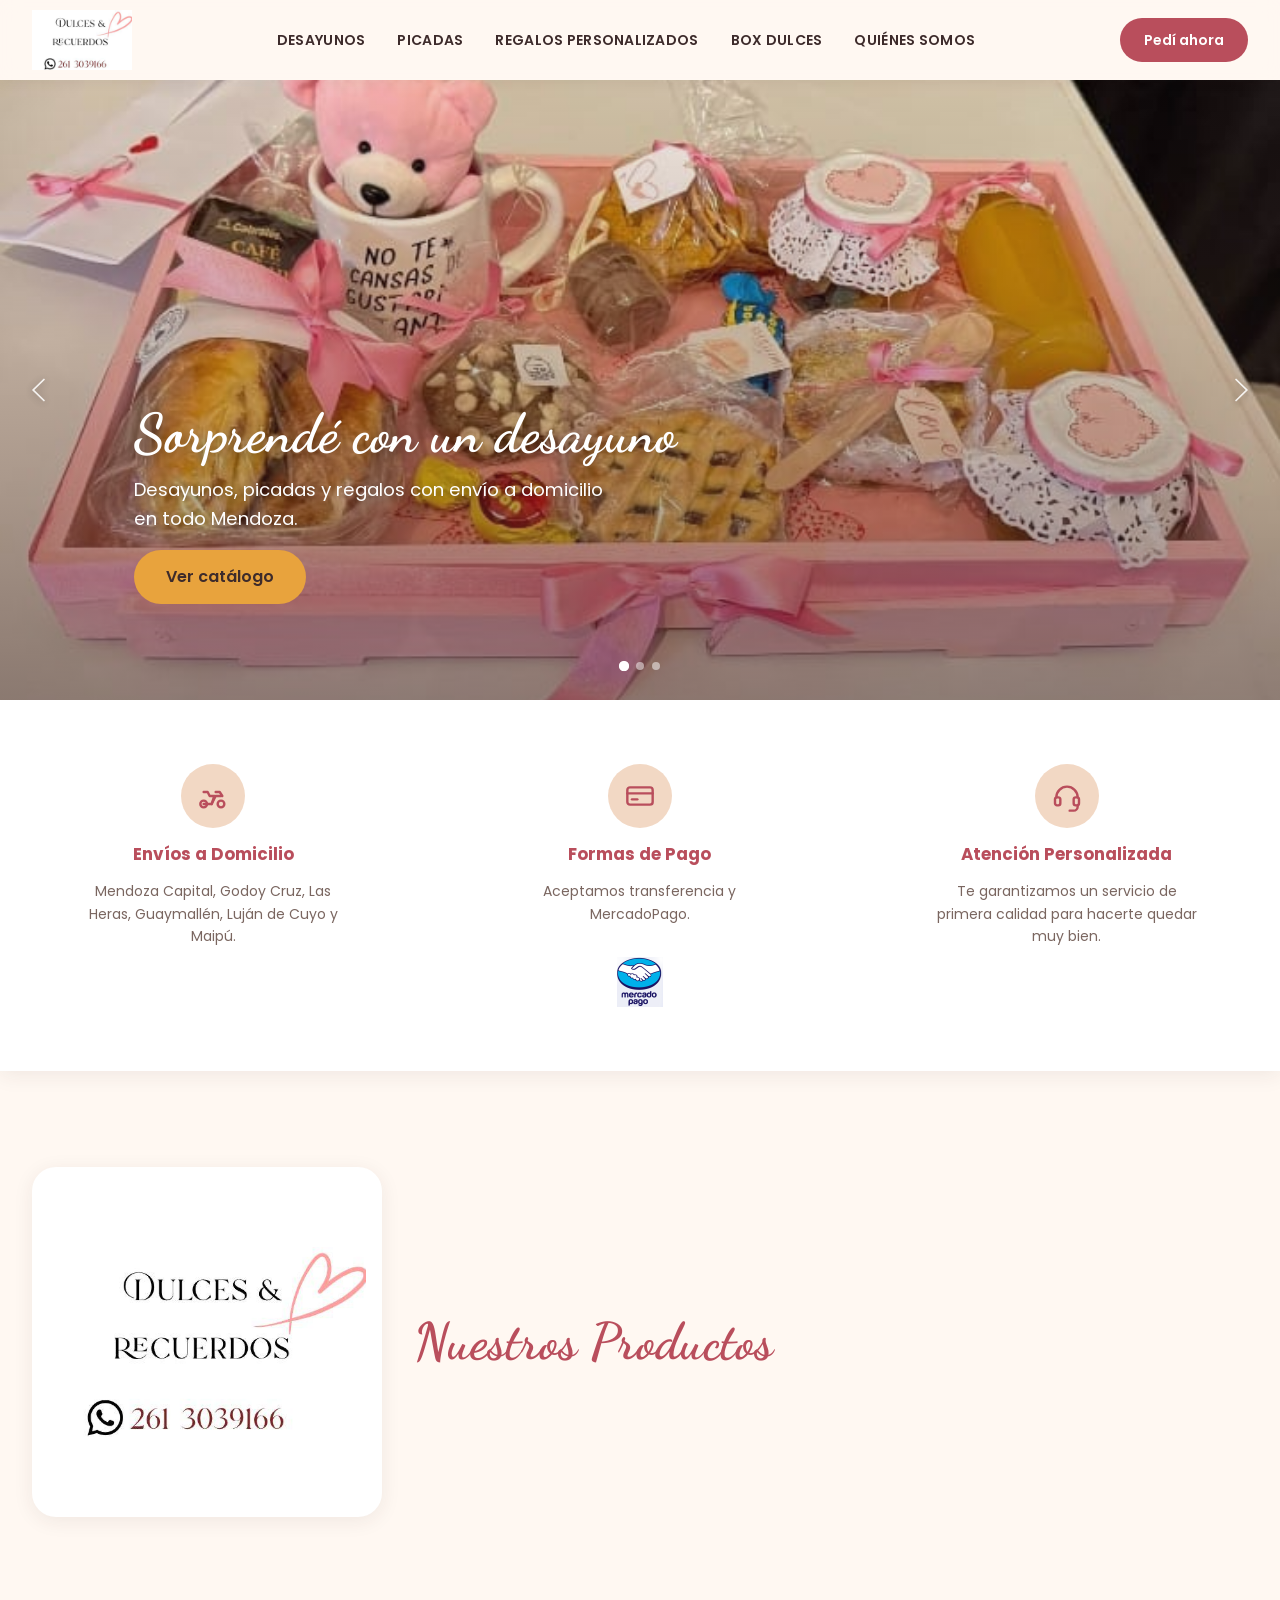
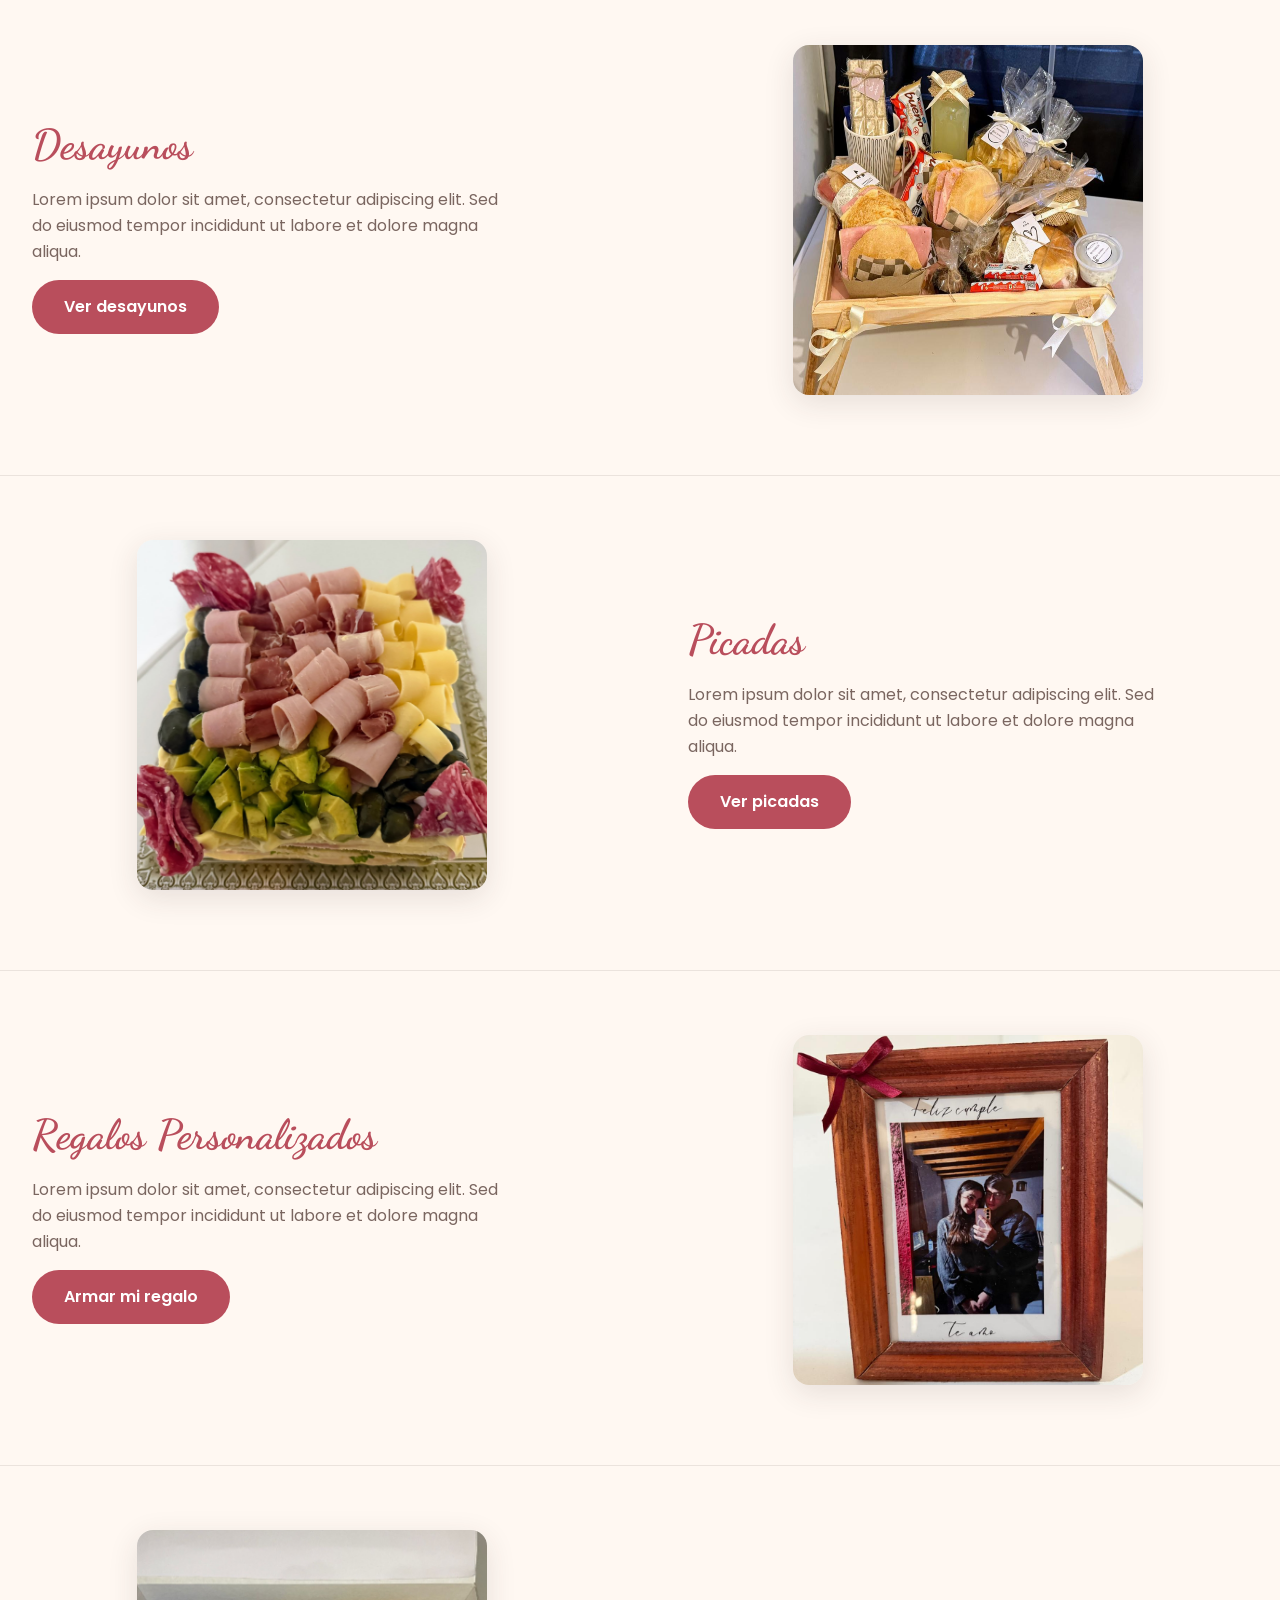
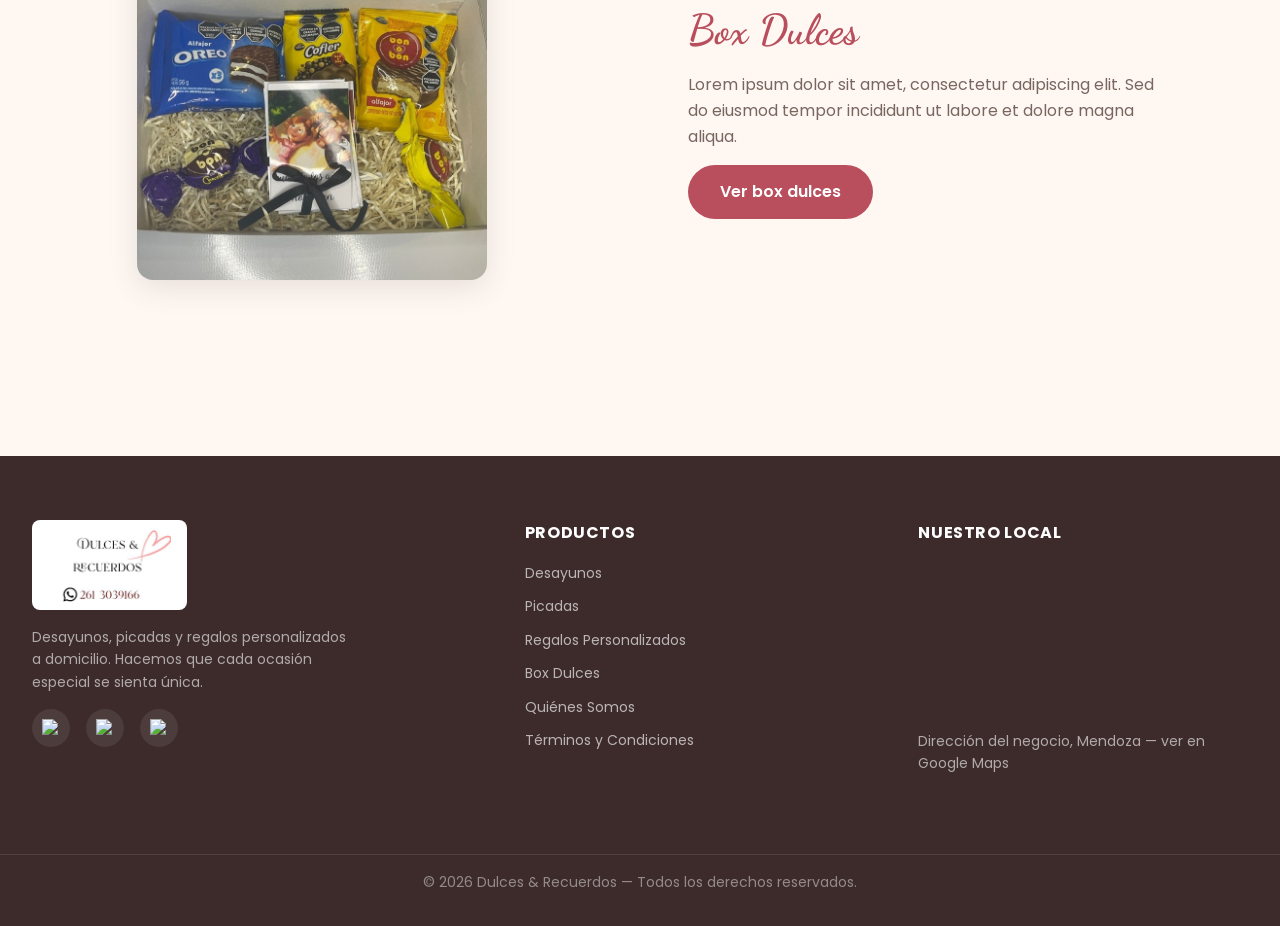
==== index.html @ 98926a02 "actualizado desayunos e index" ====
<!DOCTYPE html>
<html lang="es">
<head>
  <meta charset="UTF-8">
  <meta name="viewport" content="width=device-width, initial-scale=1.0">
  <title>Inicio | Dulces &amp; Recuerdos</title>
  <meta name="description" content="Desayunos, picadas y regalos personalizados a domicilio en Mendoza.">
  <link rel="preconnect" href="https://fonts.googleapis.com">
  <link rel="preconnect" href="https://fonts.gstatic.com" crossorigin>
  <link href="https://fonts.googleapis.com/css2?family=Dancing+Script:wght@600;700&family=Poppins:ital,wght@0,400;0,500;0,600;0,700;1,400&display=swap" rel="stylesheet">
  <link href="https://cdn.jsdelivr.net/npm/bootstrap@5.3.3/dist/css/bootstrap.min.css" rel="stylesheet">
  <link rel="stylesheet" href="css/estilo.css">
  <link rel="icon" href="img/logo2.png" type="image/png">
</head>
<body>

  <!-- ══ NAVBAR ══ -->
  <header class="navbar">
    <div class="navbar__inner">
      <a href="index.html" class="navbar__logo">
        <img src="img/logo-dulces-recuerdos.png" alt="Dulces &amp; Recuerdos" class="navbar__logo-img">
      </a>
      <nav class="navbar__links">
        <a href="pages/desayunos.html"  class="navbar__link">Desayunos</a>
        <a href="pages/picadas.html"    class="navbar__link">Picadas</a>
        <a href="pages/regalos.html"    class="navbar__link">Regalos Personalizados</a>
        <a href="pages/box-dulces.html" class="navbar__link">Box Dulces</a>
        <a href="index.html#quienes-somos" class="navbar__link">Quiénes Somos</a>
      </nav>
      <a href="pages/pedidos.html" class="navbar__cta">Pedí ahora</a>
      <button class="navbar__toggle" aria-label="Abrir menú"><span></span><span></span><span></span></button>
    </div>
    <nav class="navbar__mobile-menu">
      <a href="pages/desayunos.html"  class="navbar__mobile-link">Desayunos</a>
      <a href="pages/picadas.html"    class="navbar__mobile-link">Picadas</a>
      <a href="pages/regalos.html"    class="navbar__mobile-link">Regalos Personalizados</a>
      <a href="pages/box-dulces.html" class="navbar__mobile-link">Box Dulces</a>
      <a href="index.html#quienes-somos" class="navbar__mobile-link">Quiénes Somos</a>
      <a href="pages/pedidos.html" class="navbar__mobile-cta">Pedí ahora</a>
    </nav>
    <div class="navbar__overlay"></div>
  </header>

<main>

  <!-- ══ CARRUSEL HERO ══ -->
  <section class="hero-carousel">
    <div id="carruselPrincipal" class="carousel slide h-100" data-bs-ride="carousel" data-bs-interval="3500">
      <div class="carousel-indicators">
        <button type="button" data-bs-target="#carruselPrincipal" data-bs-slide-to="0" class="active"></button>
        <button type="button" data-bs-target="#carruselPrincipal" data-bs-slide-to="1"></button>
        <button type="button" data-bs-target="#carruselPrincipal" data-bs-slide-to="2"></button>
      </div>
      <div class="carousel-inner">
        <div class="carousel-item active h-100">
          <div class="hero-carousel__slide">
            <img src="./img/box carrusel.png" alt="Desayuno sorpresa a domicilio">
            <div class="hero-carousel__caption">
              <h1 class="hero-carousel__caption-title">Sorprendé con un desayuno</h1>
              <p class="hero-carousel__caption-text">Desayunos, picadas y regalos con envío a domicilio en todo Mendoza.</p>
              <a href="./pages/desayunos.html" class="btn-hero">Ver catálogo</a>
            </div>
          </div>
        </div>
        <div class="carousel-item h-100">
          <div class="hero-carousel__slide">
            <img src="img/picada carrusel.png" alt="Picada gourmet a domicilio">
            <div class="hero-carousel__caption">
              <h1 class="hero-carousel__caption-title">Picadas para compartir</h1>
              <p class="hero-carousel__caption-text">La excusa perfecta para juntarse. Armamos tu picada a medida.</p>
              <a href="#picadas" class="btn-hero">Descubrir picadas</a>
            </div>
          </div>
        </div>
        <div class="carousel-item h-100">
          <div class="hero-carousel__slide">
            <img src="img/Box dulce carrusel.png" alt="Regalo personalizado a domicilio">
            <div class="hero-carousel__caption">
              <h1 class="hero-carousel__caption-title">Box Dulce</h1>
              <p class="hero-carousel__caption-text">Cada detalle pensado para que esa persona se sienta especial.</p>
              <a href="#regalos" class="btn-hero">Armar mi regalo</a>
            </div>
          </div>
        </div>
      </div>
      <button class="carousel-control-prev" type="button" data-bs-target="#carruselPrincipal" data-bs-slide="prev">
        <span class="carousel-control-prev-icon" aria-hidden="true"></span>
        <span class="visually-hidden">Anterior</span>
      </button>
      <button class="carousel-control-next" type="button" data-bs-target="#carruselPrincipal" data-bs-slide="next">
        <span class="carousel-control-next-icon" aria-hidden="true"></span>
        <span class="visually-hidden">Siguiente</span>
      </button>
    </div>
  </section>

  <!-- ══ 3 ÍCONOS ══ -->
  <section class="hero-features">
    <div class="hero-features__grid">

      <div class="hero-features__item reveal">
        <div class="hero-features__icon">
          <svg viewBox="0 0 24 24" fill="none" stroke="#B94E5C" stroke-width="1.8" stroke-linecap="round" stroke-linejoin="round">
            <circle cx="5" cy="18" r="2.5"/><circle cx="18" cy="18" r="2.5"/>
            <path d="M5 18h6l3-6h4"/><path d="M11 18l2-6h-3.5L8 9H5"/><path d="M14 9h3l2 3"/>
          </svg>
        </div>
        <h3 class="hero-features__title">Envíos a Domicilio</h3>
        <p class="hero-features__text">Mendoza Capital, Godoy Cruz, Las Heras, Guaymallén, Luján de Cuyo y Maipú.</p>
      </div>

      <div class="hero-features__item reveal">
        <div class="hero-features__icon">
          <svg viewBox="0 0 24 24" fill="none" stroke="#B94E5C" stroke-width="1.8" stroke-linecap="round" stroke-linejoin="round">
            <rect x="2.5" y="5.5" width="19" height="13" rx="2"/>
            <line x1="2.5" y1="10" x2="21.5" y2="10"/><line x1="6" y1="14.5" x2="10" y2="14.5"/>
          </svg>
        </div>
        <h3 class="hero-features__title">Formas de Pago</h3>
        <p class="hero-features__text">Aceptamos transferencia y MercadoPago.</p>
        <img src="./img/merc pago blanco.png" alt="MercadoPago" class="hero-features__mercadopago">
      </div>

      <div class="hero-features__item reveal">
        <div class="hero-features__icon">
          <svg viewBox="0 0 24 24" fill="none" stroke="#B94E5C" stroke-width="1.8" stroke-linecap="round" stroke-linejoin="round">
            <path d="M4 13a8 8 0 0 1 16 0"/>
            <rect x="3" y="13" width="4" height="6" rx="1.5"/>
            <rect x="17" y="13" width="4" height="6" rx="1.5"/>
            <path d="M20 19v1a3 3 0 0 1-3 3h-3"/>
          </svg>
        </div>
        <h3 class="hero-features__title">Atención Personalizada</h3>
        <p class="hero-features__text">Te garantizamos un servicio de primera calidad para hacerte quedar muy bien.</p>
      </div>

    </div>
  </section>

  <!-- ══ NUESTROS PRODUCTOS ══ -->
  <section class="productos" id="productos">
    <div class="productos__header">
      <div class="productos__logo">
        <img src="img/logo-dulces-recuerdos.png" alt="Dulces &amp; Recuerdos">
      </div>
      <h2 class="productos__titulo">Nuestros Productos</h2>
    </div>

    <article class="producto-seccion reveal" id="desayunos">
      <div class="producto-seccion__contenido">
        <h3 class="producto-seccion__titulo">Desayunos</h3>
        <p class="producto-seccion__texto">Lorem ipsum dolor sit amet, consectetur adipiscing elit. Sed do eiusmod tempor incididunt ut labore et dolore magna aliqua.</p>
        <a href="pages/desayunos.html" class="producto-seccion__btn">Ver desayunos</a>
      </div>
      <div class="producto-seccion__imagen">
        <figure><img src="./img/desayuno index.png" alt="Desayuno sorpresa"></figure>
      </div>
    </article>

    <article class="producto-seccion producto-seccion--reverse reveal" id="picadas">
      <div class="producto-seccion__contenido">
        <h3 class="producto-seccion__titulo">Picadas</h3>
        <p class="producto-seccion__texto">Lorem ipsum dolor sit amet, consectetur adipiscing elit. Sed do eiusmod tempor incididunt ut labore et dolore magna aliqua.</p>
        <a href="pages/picadas.html" class="producto-seccion__btn">Ver picadas</a>
      </div>
      <div class="producto-seccion__imagen">
        <figure><img src="./img/picada index.png" alt="Picada gourmet"></figure>
      </div>
    </article>

    <article class="producto-seccion reveal" id="regalos">
      <div class="producto-seccion__contenido">
        <h3 class="producto-seccion__titulo">Regalos Personalizados</h3>
        <p class="producto-seccion__texto">Lorem ipsum dolor sit amet, consectetur adipiscing elit. Sed do eiusmod tempor incididunt ut labore et dolore magna aliqua.</p>
        <a href="pages/regalos.html" class="producto-seccion__btn">Armar mi regalo</a>
      </div>
      <div class="producto-seccion__imagen">
        <figure><img src="./img/regalos index.png" alt="Regalo personalizado"></figure>
      </div>
    </article>

    <article class="producto-seccion producto-seccion--reverse reveal" id="box-dulces">
      <div class="producto-seccion__contenido">
        <h3 class="producto-seccion__titulo">Box Dulces</h3>
        <p class="producto-seccion__texto">Lorem ipsum dolor sit amet, consectetur adipiscing elit. Sed do eiusmod tempor incididunt ut labore et dolore magna aliqua.</p>
        <a href="pages/box-dulces.html" class="producto-seccion__btn">Ver box dulces</a>
      </div>
      <div class="producto-seccion__imagen">
        <figure><img src="./img/box dulce index.png" alt="Box dulces"></figure>
      </div>
    </article>

  </section>

</main>

  <!-- ══ FOOTER ══ -->
  <footer class="footer" id="quienes-somos">
    <div class="footer__grid">
      <div>
        <img src="img/logo-dulces-recuerdos.png" alt="Dulces &amp; Recuerdos" class="footer__logo-img">
        <p class="footer__desc">Desayunos, picadas y regalos personalizados a domicilio. Hacemos que cada ocasión especial se sienta única.</p>
        <div class="footer__redes">
          <a href="https://instagram.com/dulcesmasrecuerdos" target="_blank" rel="noopener" class="footer__red-link" aria-label="Instagram">
            <img src="https://www.google.com/s2/favicons?domain=instagram.com&sz=64" alt="Instagram"></a>
          <a href="#" class="footer__red-link" aria-label="Facebook">
            <img src="https://www.google.com/s2/favicons?domain=facebook.com&sz=64" alt="Facebook"></a>
          <a href="https://wa.me/5492613039166" target="_blank" rel="noopener" class="footer__red-link" aria-label="WhatsApp">
            <img src="https://www.google.com/s2/favicons?domain=whatsapp.com&sz=64" alt="WhatsApp"></a>
        </div>
      </div>
      <div>
        <p class="footer__titulo">Productos</p>
        <nav class="footer__links">
          <a href="pages/desayunos.html"  class="footer__link">Desayunos</a>
          <a href="pages/picadas.html"    class="footer__link">Picadas</a>
          <a href="pages/regalos.html"    class="footer__link">Regalos Personalizados</a>
          <a href="pages/box-dulces.html" class="footer__link">Box Dulces</a>
          <a href="index.html#quienes-somos" class="footer__link">Quiénes Somos</a>
          <a href="pages/terminos.html"                    class="footer__link">Términos y Condiciones</a>
        </nav>
      </div>
      <div>
        <p class="footer__titulo">Nuestro Local</p>
        <div class="footer__mapa">
          <iframe src="https://www.google.com/maps/embed?pb=!1m18!1m12!1m3!1d3348!2d-68.85!3d-32.94!2m3!1f0!2f0!3f0!3m2!1i1024!2i768!4f13.1"
            loading="lazy" referrerpolicy="no-referrer-when-downgrade" title="Ubicación del local"></iframe>
        </div>
        <p class="footer__direccion">Dirección del negocio, Mendoza — ver en Google Maps</p>
      </div>
    </div>
    <div class="footer__bottom">
      <p>© 2026 Dulces &amp; Recuerdos — Todos los derechos reservados.</p>
    </div>
  </footer>

  <script src="https://cdn.jsdelivr.net/npm/bootstrap@5.3.3/dist/js/bootstrap.bundle.min.js"></script>
  <script src="js/main.js"></script>
</body>
</html>
---- css/estilo.css ----
@charset "UTF-8";
*, *::before, *::after {
  box-sizing: border-box;
  margin: 0;
  padding: 0;
}

html {
  scroll-behavior: smooth;
  font-size: 16px;
}

body {
  font-family: "Poppins", sans-serif;
  font-size: 1rem;
  color: #3D2B2B;
  background-color: #FFF8F2;
  line-height: 1.6;
  overflow-x: hidden;
}

img {
  max-width: 100%;
  display: block;
}

a {
  text-decoration: none;
  color: inherit;
}

ul {
  list-style: none;
}

button {
  font-family: inherit;
  cursor: pointer;
}

[id] {
  scroll-margin-top: calc(80px + 1rem);
}

.container {
  width: 100%;
  max-width: 1280px;
  margin-inline: auto;
  padding-inline: 1rem;
}
@media (min-width: 992px) {
  .container {
    padding-inline: 2rem;
  }
}

.reveal {
  opacity: 0;
  transform: translateY(40px);
  transition: opacity 0.5s ease, transform 0.5s ease;
}
@media (prefers-reduced-motion: reduce) {
  .reveal {
    transition: none;
  }
}
.reveal.is-visible {
  opacity: 1;
  transform: translateY(0);
}

.titulo-manuscrito {
  font-family: "Dancing Script", cursive;
  font-size: 2.6rem;
  font-weight: 700;
  color: #B94E5C;
  line-height: 1.2;
  text-align: center;
}

.navbar {
  position: fixed;
  top: 0;
  left: 0;
  width: 100%;
  height: 80px;
  z-index: 1000;
  background-color: rgba(255, 248, 242, 0.88);
  backdrop-filter: blur(10px);
  box-shadow: 0 2px 12px rgba(61, 43, 43, 0.06);
  transition: background-color 0.35s ease, box-shadow 0.35s ease;
}
.navbar.is-scrolled {
  background-color: #FFFFFF;
  box-shadow: 0 4px 20px rgba(61, 43, 43, 0.08);
}
.navbar__inner {
  width: 100%;
  max-width: 1280px;
  margin-inline: auto;
  padding-inline: 1rem;
}
@media (min-width: 992px) {
  .navbar__inner {
    padding-inline: 2rem;
  }
}
.navbar__inner {
  display: flex;
  justify-content: space-between;
  align-items: center;
  height: 100%;
}
.navbar__logo {
  display: flex;
  justify-content: flex-start;
  align-items: center;
  height: 100%;
}
.navbar__logo-img {
  height: 52px;
  width: auto;
  object-fit: contain;
}
@media (min-width: 768px) {
  .navbar__logo-img {
    height: 60px;
  }
}
.navbar__links {
  display: none;
}
@media (min-width: 992px) {
  .navbar__links {
    display: flex;
    justify-content: center;
    align-items: center;
    gap: 2rem;
  }
}
.navbar__link {
  font-size: 0.875rem;
  font-weight: 600;
  text-transform: uppercase;
  letter-spacing: 0.02em;
  color: #3D2B2B;
  position: relative;
  padding: 0.5rem 0;
  transition: color 0.2s ease;
}
.navbar__link::after {
  content: "";
  position: absolute;
  left: 0;
  bottom: -2px;
  width: 0;
  height: 2px;
  background-color: #E8A33D;
  transition: width 0.2s ease;
}
.navbar__link:hover {
  color: #B94E5C;
}
.navbar__link:hover::after {
  width: 100%;
}
.navbar__cta {
  display: none;
}
@media (min-width: 992px) {
  .navbar__cta {
    display: inline-flex;
    align-items: center;
    justify-content: center;
    gap: 0.5rem;
    padding: 0.9rem 2rem;
    background-color: #B94E5C;
    color: #FFFFFF;
    font-family: "Poppins", sans-serif;
    font-weight: 600;
    font-size: 1rem;
    border: none;
    border-radius: 50px;
    cursor: pointer;
    text-decoration: none;
    transition: transform 0.2s ease, box-shadow 0.2s ease, background-color 0.2s ease;
  }
  .navbar__cta:hover {
    transform: translateY(-3px);
    box-shadow: 0 12px 40px rgba(185, 78, 92, 0.2);
    background-color: #8F3A45;
  }
  .navbar__cta:active {
    transform: translateY(-1px);
  }
  .navbar__cta {
    display: inline-flex;
    padding: 0.65rem 1.5rem;
    font-size: 0.875rem;
  }
}
.navbar__toggle {
  display: flex;
  flex-direction: column;
  justify-content: center;
  align-items: center;
  gap: 5px;
  background: none;
  border: none;
  width: 32px;
  height: 24px;
  z-index: 1100;
}
@media (min-width: 992px) {
  .navbar__toggle {
    display: none;
  }
}
.navbar__toggle span {
  display: block;
  width: 100%;
  height: 2.5px;
  background-color: #B94E5C;
  border-radius: 2px;
  transition: transform 0.2s ease, opacity 0.2s ease;
}
.navbar__toggle.is-active span:nth-child(1) {
  transform: translateY(7.5px) rotate(45deg);
}
.navbar__toggle.is-active span:nth-child(2) {
  opacity: 0;
}
.navbar__toggle.is-active span:nth-child(3) {
  transform: translateY(-7.5px) rotate(-45deg);
}
.navbar__mobile-menu {
  position: fixed;
  top: 0;
  right: 0;
  height: 100vh;
  width: min(78vw, 320px);
  background-color: #FFFFFF;
  box-shadow: -8px 0 30px rgba(61, 43, 43, 0.15);
  padding: calc(80px + 2rem) 2rem 2rem;
  transform: translateX(100%);
  transition: transform 0.35s ease;
  z-index: 1050;
  display: flex;
  flex-direction: column;
  justify-content: flex-start;
  align-items: stretch;
  gap: 1rem;
}
.navbar__mobile-menu.is-open {
  transform: translateX(0);
}
@media (min-width: 992px) {
  .navbar__mobile-menu {
    display: none;
  }
}
.navbar__mobile-link {
  font-size: 1.1rem;
  font-weight: 600;
  color: #3D2B2B;
  padding: 0.5rem 0;
  border-bottom: 1px solid rgba(61, 43, 43, 0.1);
}
.navbar__mobile-link:hover {
  color: #B94E5C;
}
.navbar__mobile-cta {
  display: inline-flex;
  align-items: center;
  justify-content: center;
  gap: 0.5rem;
  padding: 0.9rem 2rem;
  background-color: #B94E5C;
  color: #FFFFFF;
  font-family: "Poppins", sans-serif;
  font-weight: 600;
  font-size: 1rem;
  border: none;
  border-radius: 50px;
  cursor: pointer;
  text-decoration: none;
  transition: transform 0.2s ease, box-shadow 0.2s ease, background-color 0.2s ease;
}
.navbar__mobile-cta:hover {
  transform: translateY(-3px);
  box-shadow: 0 12px 40px rgba(185, 78, 92, 0.2);
  background-color: #8F3A45;
}
.navbar__mobile-cta:active {
  transform: translateY(-1px);
}
.navbar__mobile-cta {
  margin-top: 1rem;
  width: 100%;
}
.navbar__overlay {
  position: fixed;
  inset: 0;
  background-color: rgba(61, 43, 43, 0.4);
  opacity: 0;
  visibility: hidden;
  transition: opacity 0.35s ease;
  z-index: 1040;
}
.navbar__overlay.is-visible {
  opacity: 1;
  visibility: visible;
}

.footer {
  background-color: #3D2B2B;
  color: rgba(255, 255, 255, 0.85);
  padding-top: 4rem;
}
.footer__grid {
  width: 100%;
  max-width: 1280px;
  margin-inline: auto;
  padding-inline: 1rem;
}
@media (min-width: 992px) {
  .footer__grid {
    padding-inline: 2rem;
  }
}
.footer__grid {
  display: grid;
  grid-template-columns: 1fr;
  gap: 4rem;
  padding-bottom: 4rem;
}
@media (min-width: 768px) {
  .footer__grid {
    grid-template-columns: 1.3fr 1fr 1fr;
  }
}
.footer__logo-img {
  height: 90px;
  width: auto;
  object-fit: contain;
  background-color: #FFFFFF;
  border-radius: 8px;
  padding: 0.5rem 1rem;
  margin-bottom: 1rem;
}
.footer__desc {
  font-size: 0.875rem;
  color: rgba(255, 255, 255, 0.6);
  max-width: 320px;
  margin-bottom: 1rem;
}
.footer__redes {
  display: flex;
  justify-content: flex-start;
  align-items: center;
  gap: 1rem;
}
.footer__red-link {
  width: 38px;
  height: 38px;
  border-radius: 50%;
  background-color: rgba(255, 255, 255, 0.08);
  display: flex;
  justify-content: center;
  align-items: center;
  transition: background-color 0.2s ease, transform 0.2s ease;
}
.footer__red-link img, .footer__red-link svg {
  width: 18px;
  height: 18px;
}
.footer__red-link:hover {
  background-color: #B94E5C;
  transform: translateY(-3px);
}
.footer__titulo {
  font-weight: 700;
  font-size: 1rem;
  color: #FFFFFF;
  margin-bottom: 1rem;
  text-transform: uppercase;
  letter-spacing: 0.04em;
}
.footer__links {
  display: flex;
  flex-direction: column;
  justify-content: flex-start;
  align-items: flex-start;
  gap: 0.7rem;
}
.footer__link {
  font-size: 0.875rem;
  color: rgba(255, 255, 255, 0.65);
  transition: color 0.2s ease;
}
.footer__link:hover {
  color: #E8A33D;
}
.footer__mapa {
  width: 100%;
  height: 160px;
  border-radius: 16px;
  overflow: hidden;
  margin-top: 0.5rem;
}
.footer__mapa iframe {
  width: 100%;
  height: 100%;
  border: none;
}
.footer__direccion {
  font-size: 0.875rem;
  color: rgba(255, 255, 255, 0.6);
  margin-top: 0.5rem;
}
.footer__bottom {
  border-top: 1px solid rgba(255, 255, 255, 0.1);
  padding: 1rem 0;
  text-align: center;
  font-size: 0.875rem;
  color: rgba(255, 255, 255, 0.45);
}

.hero-carousel {
  width: 100%;
  height: 60vh;
  min-height: 380px;
  max-height: 620px;
  margin-top: 80px;
}
@media (min-width: 768px) {
  .hero-carousel {
    height: 75vh;
  }
}
.hero-carousel .carousel-inner,
.hero-carousel .carousel-item {
  height: 100%;
}
.hero-carousel__slide {
  position: relative;
  width: 100%;
  height: 100%;
}
.hero-carousel__slide img {
  width: 100%;
  height: 100%;
  object-fit: cover;
}
.hero-carousel__slide::after {
  content: "";
  position: absolute;
  inset: 0;
  background: linear-gradient(180deg, rgba(61, 43, 43, 0.05) 0%, rgba(61, 43, 43, 0.35) 65%, rgba(61, 43, 43, 0.55) 100%);
}
.hero-carousel__caption {
  position: absolute;
  left: 0;
  bottom: 0;
  z-index: 2;
  width: 100%;
  padding: 2rem 1rem 4rem;
  text-align: center;
  color: #FFFFFF;
}
@media (min-width: 768px) {
  .hero-carousel__caption {
    padding: 4rem 2rem 6rem;
    text-align: left;
    max-width: 640px;
    left: 8%;
  }
}
.hero-carousel__caption-title {
  font-family: "Dancing Script", cursive;
  font-size: 2.4rem;
  font-weight: 700;
  color: #FFFFFF;
  line-height: 1.2;
  margin-bottom: 0.5rem;
  text-shadow: 0 2px 12px rgba(0, 0, 0, 0.25);
}
@media (min-width: 768px) {
  .hero-carousel__caption-title {
    font-size: 3.4rem;
  }
}
.hero-carousel__caption-text {
  font-size: 1rem;
  max-width: 480px;
  margin-inline: auto;
  margin-bottom: 1rem;
  text-shadow: 0 1px 8px rgba(0, 0, 0, 0.3);
}
@media (min-width: 768px) {
  .hero-carousel__caption-text {
    margin-inline: 0;
    font-size: 1.15rem;
  }
}
.hero-carousel .btn-hero {
  display: inline-flex;
  align-items: center;
  justify-content: center;
  gap: 0.5rem;
  padding: 0.9rem 2rem;
  background-color: #E8A33D;
  color: #3D2B2B;
  font-family: "Poppins", sans-serif;
  font-weight: 600;
  font-size: 1rem;
  border: none;
  border-radius: 50px;
  cursor: pointer;
  text-decoration: none;
  transition: transform 0.2s ease, box-shadow 0.2s ease, background-color 0.2s ease;
}
.hero-carousel .btn-hero:hover {
  transform: translateY(-3px);
  box-shadow: 0 12px 40px rgba(185, 78, 92, 0.2);
  background-color: #8F3A45;
}
.hero-carousel .btn-hero:active {
  transform: translateY(-1px);
}
.hero-carousel .carousel-indicators {
  bottom: 14px;
  z-index: 3;
}
.hero-carousel .carousel-indicators [data-bs-target] {
  width: 8px;
  height: 8px;
  border-radius: 50%;
  background-color: #FFFFFF;
  opacity: 0.5;
  margin: 0 4px;
  border: none;
  transition: opacity 0.2s ease, transform 0.2s ease;
}
.hero-carousel .carousel-indicators .active {
  opacity: 1;
  transform: scale(1.3);
}
.hero-carousel .carousel-control-prev,
.hero-carousel .carousel-control-next {
  width: 6%;
  opacity: 0.85;
}
.hero-carousel .carousel-control-prev-icon,
.hero-carousel .carousel-control-next-icon {
  width: 1.8rem;
  height: 1.8rem;
  filter: drop-shadow(0 1px 4px rgba(0, 0, 0, 0.4));
}

.hero-features {
  background-color: #FFFFFF;
  padding: 4rem 0;
  box-shadow: 0 4px 20px rgba(61, 43, 43, 0.08);
}
.hero-features__grid {
  width: 100%;
  max-width: 1280px;
  margin-inline: auto;
  padding-inline: 1rem;
}
@media (min-width: 992px) {
  .hero-features__grid {
    padding-inline: 2rem;
  }
}
.hero-features__grid {
  display: grid;
  grid-template-columns: 1fr;
  gap: 2rem;
  text-align: center;
}
@media (min-width: 768px) {
  .hero-features__grid {
    grid-template-columns: repeat(3, 1fr);
    gap: 4rem;
  }
}
.hero-features__item {
  display: flex;
  flex-direction: column;
  justify-content: flex-start;
  align-items: center;
  gap: 0.5rem;
}
.hero-features__icon {
  width: 64px;
  height: 64px;
  display: grid;
  place-items: center;
  border-radius: 50%;
  background-color: #F2D8C4;
  margin-bottom: 0.5rem;
}
.hero-features__icon img, .hero-features__icon svg {
  width: 32px;
  height: 32px;
}
.hero-features__title {
  font-weight: 700;
  font-size: 1.05rem;
  color: #B94E5C;
}
.hero-features__text {
  font-size: 0.875rem;
  color: #7A6660;
  max-width: 260px;
}
.hero-features__mercadopago {
  height: 50px;
  width: auto;
  margin-top: 0.5rem;
}

.productos {
  padding: 6rem 0;
}
.productos__header {
  display: flex;
  flex-direction: column;
  justify-content: flex-start;
  align-items: center;
  gap: 2rem;
  width: 100%;
  max-width: 1280px;
  margin-inline: auto;
  padding-inline: 1rem;
}
@media (min-width: 992px) {
  .productos__header {
    padding-inline: 2rem;
  }
}
.productos__header {
  margin-bottom: 4rem;
  text-align: center;
}
@media (min-width: 992px) {
  .productos__header {
    flex-direction: row;
    align-items: center;
    text-align: left;
  }
}
.productos__logo {
  width: 200px;
  height: 200px;
  flex-shrink: 0;
  background-color: #FFFFFF;
  border-radius: 24px;
  padding: 1rem;
  box-shadow: 0 4px 20px rgba(61, 43, 43, 0.08);
  overflow: hidden;
}
@media (min-width: 992px) {
  .productos__logo {
    width: 350px;
    height: 350px;
  }
}
.productos__logo img {
  width: 100%;
  height: 100%;
  object-fit: contain;
}
.productos__titulo {
  font-family: "Dancing Script", cursive;
  font-size: 3.2rem;
  font-weight: 700;
  color: #B94E5C;
  line-height: 1.2;
  text-align: left;
  margin-bottom: 0;
  flex: 1;
}

.producto-seccion {
  width: 100%;
  max-width: 1280px;
  margin-inline: auto;
  padding-inline: 1rem;
}
@media (min-width: 992px) {
  .producto-seccion {
    padding-inline: 2rem;
  }
}
.producto-seccion {
  display: grid;
  grid-template-columns: 1fr;
  align-items: center;
  gap: 2rem;
  padding-block: 4rem;
}
@media (min-width: 992px) {
  .producto-seccion {
    grid-template-columns: 1fr 1fr;
    gap: 6rem;
  }
}
.producto-seccion:not(:last-child) {
  border-bottom: 1px solid rgba(61, 43, 43, 0.1);
}
.producto-seccion__imagen {
  display: flex;
  justify-content: center;
  align-items: center;
}
.producto-seccion__imagen figure {
  width: 350px;
  max-width: 100%;
  height: 350px;
  overflow: hidden;
  border-radius: 16px;
  box-shadow: 0 8px 30px rgba(61, 43, 43, 0.12);
}
.producto-seccion__imagen figure img {
  width: 100%;
  height: 100%;
  object-fit: cover;
  transition: transform 0.5s ease;
}
.producto-seccion__imagen figure:hover img {
  transform: scale(1.08);
}
.producto-seccion__imagen figure {
  margin-inline: auto;
}
.producto-seccion__contenido {
  text-align: center;
}
@media (min-width: 992px) {
  .producto-seccion__contenido {
    text-align: left;
  }
}
.producto-seccion__titulo {
  font-family: "Dancing Script", cursive;
  font-size: 2.6rem;
  font-weight: 700;
  color: #B94E5C;
  line-height: 1.2;
  margin-bottom: 1rem;
}
.producto-seccion__texto {
  color: #7A6660;
  margin-bottom: 1rem;
  max-width: 480px;
  margin-inline: auto;
}
@media (min-width: 992px) {
  .producto-seccion__texto {
    margin-inline: 0;
  }
}
.producto-seccion__btn {
  display: inline-flex;
  align-items: center;
  justify-content: center;
  gap: 0.5rem;
  padding: 0.9rem 2rem;
  background-color: #B94E5C;
  color: #FFFFFF;
  font-family: "Poppins", sans-serif;
  font-weight: 600;
  font-size: 1rem;
  border: none;
  border-radius: 50px;
  cursor: pointer;
  text-decoration: none;
  transition: transform 0.2s ease, box-shadow 0.2s ease, background-color 0.2s ease;
}
.producto-seccion__btn:hover {
  transform: translateY(-3px);
  box-shadow: 0 12px 40px rgba(185, 78, 92, 0.2);
  background-color: #8F3A45;
}
.producto-seccion__btn:active {
  transform: translateY(-1px);
}

@media (min-width: 992px) {
  .producto-seccion--reverse .producto-seccion__imagen {
    order: -1;
  }
  .producto-seccion--reverse .producto-seccion__contenido {
    order: 0;
  }
}
body.page-desayunos {
  background-color: #FBEFE1;
}

body.page-picadas {
  background-color: #F3E8DC;
}

body.page-regalos {
  background-color: #F5EAF0;
}

body.page-box-dulces {
  background-color: #EEF3E8;
}

.detalle-titulo {
  font-family: "Dancing Script", cursive;
  font-size: 3.2rem;
  font-weight: 700;
  color: #B94E5C;
  line-height: 1.2;
  text-align: center;
  padding-top: 6rem;
  margin-bottom: 4rem;
}

.producto-detalle {
  width: 100%;
  max-width: 1280px;
  margin-inline: auto;
  padding-inline: 1rem;
}
@media (min-width: 992px) {
  .producto-detalle {
    padding-inline: 2rem;
  }
}
.producto-detalle {
  display: grid;
  grid-template-columns: 1fr;
  align-items: center;
  gap: 2rem;
  padding-block: 4rem;
}
@media (min-width: 992px) {
  .producto-detalle {
    grid-template-columns: 1fr 1fr;
    gap: 6rem;
  }
}
.producto-detalle:not(:last-child) {
  border-bottom: 1px solid rgba(61, 43, 43, 0.1);
}
@media (min-width: 992px) {
  .producto-detalle--reverse .producto-detalle__media {
    order: 2;
  }
  .producto-detalle--reverse .producto-detalle__contenido {
    order: 1;
  }
}
.producto-detalle--destacado {
  background-color: rgba(232, 163, 61, 0.16);
  border-radius: 24px;
  padding: 2rem;
  border-bottom: none !important;
}
.producto-detalle--destacado .producto-detalle__nombre {
  font-family: "Dancing Script", cursive;
  font-size: 2.4rem;
  font-weight: 700;
  color: #B94E5C;
  line-height: 1.2;
}
.producto-detalle--destacado .producto-detalle__precio {
  color: #E8A33D;
}
.producto-detalle--destacado .producto-detalle__btn {
  display: inline-flex;
  align-items: center;
  justify-content: center;
  gap: 0.5rem;
  padding: 0.9rem 2rem;
  background-color: #E8A33D;
  color: #3D2B2B;
  font-family: "Poppins", sans-serif;
  font-weight: 600;
  font-size: 1rem;
  border: none;
  border-radius: 50px;
  cursor: pointer;
  text-decoration: none;
  transition: transform 0.2s ease, box-shadow 0.2s ease, background-color 0.2s ease;
}
.producto-detalle--destacado .producto-detalle__btn:hover {
  transform: translateY(-3px);
  box-shadow: 0 12px 40px rgba(185, 78, 92, 0.2);
  background-color: #8F3A45;
}
.producto-detalle--destacado .producto-detalle__btn:active {
  transform: translateY(-1px);
}
.producto-detalle__media {
  display: flex;
  flex-direction: column;
  justify-content: center;
  align-items: center;
  gap: 0.5rem;
}
.producto-detalle__carousel {
  width: 350px;
  max-width: 100%;
  height: 350px;
  overflow: hidden;
  border-radius: 16px;
  box-shadow: 0 8px 30px rgba(61, 43, 43, 0.12);
}
.producto-detalle__carousel img {
  width: 100%;
  height: 100%;
  object-fit: cover;
  transition: transform 0.5s ease;
}
.producto-detalle__carousel:hover img {
  transform: scale(1.08);
}
.producto-detalle__carousel {
  cursor: zoom-in;
}
.producto-detalle__carousel .carousel-inner,
.producto-detalle__carousel .carousel-item {
  height: 100%;
}
.producto-detalle__carousel img {
  width: 100%;
  height: 100%;
  object-fit: cover;
}
.producto-detalle__carousel .carousel-control-prev,
.producto-detalle__carousel .carousel-control-next {
  width: 15%;
  opacity: 0;
  transition: opacity 0.2s ease;
}
.producto-detalle__carousel .carousel-control-prev-icon,
.producto-detalle__carousel .carousel-control-next-icon {
  width: 1.3rem;
  height: 1.3rem;
}
.producto-detalle__carousel .carousel-indicators {
  margin-bottom: 0.6rem;
}
.producto-detalle__carousel .carousel-indicators [data-bs-target] {
  width: 6px;
  height: 6px;
  border-radius: 50%;
  background-color: #FFFFFF;
  opacity: 0.6;
  margin: 0 3px;
}
.producto-detalle__carousel .carousel-indicators .active {
  opacity: 1;
}
.producto-detalle:hover .producto-detalle__carousel .carousel-control-prev, .producto-detalle:hover .producto-detalle__carousel .carousel-control-next {
  opacity: 0.85;
}
.producto-detalle__thumbs {
  display: flex;
  justify-content: center;
  align-items: center;
  gap: 0.5rem;
  margin-top: 0.5rem;
}
.producto-detalle__thumb {
  width: 56px;
  height: 56px;
  border-radius: 8px;
  overflow: hidden;
  border: 2px solid transparent;
  cursor: pointer;
  opacity: 0.6;
  transition: opacity 0.2s ease, border-color 0.2s ease;
}
.producto-detalle__thumb img {
  width: 100%;
  height: 100%;
  object-fit: cover;
}
.producto-detalle__thumb:hover, .producto-detalle__thumb.is-active {
  opacity: 1;
  border-color: #B94E5C;
}
.producto-detalle__contenido {
  text-align: center;
}
@media (min-width: 992px) {
  .producto-detalle__contenido {
    text-align: left;
  }
}
.producto-detalle__nombre {
  font-family: "Poppins", sans-serif;
  font-weight: 700;
  font-size: 1.8rem;
  color: #3D2B2B;
  margin-bottom: 0.5rem;
}
.producto-detalle__ingredientes-titulo {
  font-size: 0.875rem;
  font-weight: 600;
  text-transform: uppercase;
  letter-spacing: 0.04em;
  color: #B94E5C;
  margin-bottom: 0.4rem;
}
.producto-detalle__ingredientes {
  list-style: disc;
  padding-left: 1.2rem;
  color: #7A6660;
  font-size: 0.95rem;
  margin-bottom: 1rem;
  max-width: 420px;
  margin-inline: auto;
}
@media (min-width: 992px) {
  .producto-detalle__ingredientes {
    margin-inline: 0;
  }
}
.producto-detalle__ingredientes li {
  margin-bottom: 0.3rem;
}
.producto-detalle__precio {
  font-weight: 700;
  font-size: 2.2rem;
  color: #B94E5C;
  margin-bottom: 1rem;
}
.producto-detalle__precio span {
  font-size: 1rem;
  font-weight: 400;
  color: #7A6660;
  margin-left: 0.4rem;
}
.producto-detalle__btn {
  display: inline-flex;
  align-items: center;
  justify-content: center;
  gap: 0.5rem;
  padding: 0.9rem 2rem;
  background-color: #B94E5C;
  color: #FFFFFF;
  font-family: "Poppins", sans-serif;
  font-weight: 600;
  font-size: 1rem;
  border: none;
  border-radius: 50px;
  cursor: pointer;
  text-decoration: none;
  transition: transform 0.2s ease, box-shadow 0.2s ease, background-color 0.2s ease;
}
.producto-detalle__btn:hover {
  transform: translateY(-3px);
  box-shadow: 0 12px 40px rgba(185, 78, 92, 0.2);
  background-color: #8F3A45;
}
.producto-detalle__btn:active {
  transform: translateY(-1px);
}

.modal-zoom .modal-content {
  background: transparent;
  border: none;
}
.modal-zoom .modal-body {
  padding: 0;
}
.modal-zoom .btn-close {
  position: absolute;
  top: -40px;
  right: 0;
  filter: invert(1);
  opacity: 0.9;
  z-index: 2;
}
.modal-zoom .carousel-item img {
  width: 100%;
  max-height: 80vh;
  object-fit: contain;
  border-radius: 16px;
}
.modal-zoom .carousel-control-prev-icon,
.modal-zoom .carousel-control-next-icon {
  width: 2rem;
  height: 2rem;
}

body.page-terminos {
  background-color: #FDF5EE;
}

.terminos-wrap {
  padding-top: calc(80px + 3rem);
  padding-bottom: 6rem;
}

.terminos-inner {
  max-width: 780px;
  margin-inline: auto;
  padding-inline: 1.5rem;
}

.terminos__titulo {
  font-family: "Dancing Script", cursive;
  font-size: 3rem;
  font-weight: 700;
  color: #B94E5C;
  margin-bottom: 0.3rem;
}

.terminos__fecha {
  font-size: 0.875rem;
  color: #7A6660;
  margin-bottom: 3rem;
}

.terminos__seccion {
  margin-bottom: 2.5rem;
  padding-bottom: 2.5rem;
  border-bottom: 1px solid rgba(61, 43, 43, 0.08);
}
.terminos__seccion:last-child {
  border-bottom: none;
}

.terminos__subtitulo {
  font-family: "Poppins", sans-serif;
  font-size: 1.1rem;
  font-weight: 700;
  color: #3D2B2B;
  margin-bottom: 0.75rem;
}

.terminos-inner p {
  color: #7A6660;
  line-height: 1.8;
  font-size: 1rem;
}
.terminos-inner p strong {
  color: #3D2B2B;
}
.terminos-inner p a {
  color: #B94E5C;
  text-decoration: underline;
}

body.page-pedidos {
  background-color: #2E1A1F;
  min-height: 100vh;
}

.pedidos-hero {
  padding-top: calc(80px + 4rem);
  padding-bottom: 6rem;
  width: 100%;
  max-width: 1280px;
  margin-inline: auto;
  padding-inline: 1rem;
}
@media (min-width: 992px) {
  .pedidos-hero {
    padding-inline: 2rem;
  }
}
.pedidos-hero {
  text-align: center;
}
.pedidos-hero__titulo {
  font-family: "Dancing Script", cursive;
  font-size: 3rem;
  color: #F2D8C4;
  margin-bottom: 0.5rem;
}
.pedidos-hero__subtitulo {
  color: rgba(242, 216, 196, 0.7);
  font-size: 1.05rem;
  max-width: 500px;
  margin-inline: auto;
}

.pedidos-form-wrap {
  width: 100%;
  max-width: 1280px;
  margin-inline: auto;
  padding-inline: 1rem;
}
@media (min-width: 992px) {
  .pedidos-form-wrap {
    padding-inline: 2rem;
  }
}
.pedidos-form-wrap {
  max-width: 720px;
  padding-bottom: 6rem;
}

.pedidos-form {
  background-color: rgba(255, 248, 242, 0.06);
  border: 1px solid rgba(242, 216, 196, 0.15);
  border-radius: 24px;
  padding: 4rem;
  backdrop-filter: blur(8px);
}
.pedidos-form__label {
  display: block;
  font-size: 0.875rem;
  font-weight: 600;
  text-transform: uppercase;
  letter-spacing: 0.04em;
  color: #F2D8C4;
  margin-bottom: 0.5rem;
}
.pedidos-form__input, .pedidos-form__select, .pedidos-form__textarea {
  width: 100%;
  padding: 0.85rem 1rem;
  background-color: rgba(255, 248, 242, 0.08);
  border: 1px solid rgba(242, 216, 196, 0.2);
  border-radius: 8px;
  color: #FFFFFF;
  font-family: "Poppins", sans-serif;
  font-size: 1rem;
  transition: border-color 0.2s ease, background-color 0.2s ease;
  appearance: none;
}
.pedidos-form__input::placeholder, .pedidos-form__select::placeholder, .pedidos-form__textarea::placeholder {
  color: rgba(255, 255, 255, 0.35);
}
.pedidos-form__input:focus, .pedidos-form__select:focus, .pedidos-form__textarea:focus {
  outline: none;
  border-color: #E8A33D;
  background-color: rgba(255, 248, 242, 0.12);
}
.pedidos-form__input:disabled, .pedidos-form__select:disabled, .pedidos-form__textarea:disabled {
  opacity: 0.35;
  cursor: not-allowed;
}
.pedidos-form__select option {
  background-color: #2E1A1F;
  color: #FFFFFF;
}
.pedidos-form__textarea {
  resize: vertical;
  min-height: 110px;
}
.pedidos-form__grupo {
  margin-bottom: 2rem;
}
.pedidos-form__fila {
  display: grid;
  grid-template-columns: 1fr;
  gap: 2rem;
  margin-bottom: 2rem;
}
@media (min-width: 768px) {
  .pedidos-form__fila {
    grid-template-columns: 1fr 1fr;
  }
}
.pedidos-form__sep {
  border: none;
  border-top: 1px solid rgba(242, 216, 196, 0.1);
  margin: 2rem 0;
}
.pedidos-form__hint {
  font-size: 0.875rem;
  color: rgba(242, 216, 196, 0.5);
  margin-top: 0.4rem;
}
.pedidos-form__btn {
  display: inline-flex;
  align-items: center;
  justify-content: center;
  gap: 0.5rem;
  padding: 0.9rem 2rem;
  background-color: #E8A33D;
  color: #2E1A1F;
  font-family: "Poppins", sans-serif;
  font-weight: 600;
  font-size: 1rem;
  border: none;
  border-radius: 50px;
  cursor: pointer;
  text-decoration: none;
  transition: transform 0.2s ease, box-shadow 0.2s ease, background-color 0.2s ease;
}
.pedidos-form__btn:hover {
  transform: translateY(-3px);
  box-shadow: 0 12px 40px rgba(185, 78, 92, 0.2);
  background-color: #8F3A45;
}
.pedidos-form__btn:active {
  transform: translateY(-1px);
}
.pedidos-form__btn {
  width: 100%;
  font-size: 1.1rem;
  padding: 1rem 2rem;
  margin-top: 1rem;
  opacity: 0.4;
  pointer-events: none;
  transition: opacity 0.3s ease, transform 0.2s ease, box-shadow 0.2s ease;
}
.pedidos-form__btn.activo {
  opacity: 1;
  pointer-events: all;
}
.pedidos-form__select-wrap {
  position: relative;
}
.pedidos-form__select-wrap::after {
  content: "▾";
  position: absolute;
  right: 1rem;
  top: 50%;
  transform: translateY(-50%);
  color: #E8A33D;
  pointer-events: none;
  font-size: 1rem;
}

.pedidos-accordion .accordion-item {
  background-color: rgba(255, 248, 242, 0.05);
  border: 1px solid rgba(242, 216, 196, 0.15);
  border-radius: 8px !important;
  margin-bottom: 0.5rem;
  overflow: hidden;
}
.pedidos-accordion .accordion-button {
  background-color: transparent;
  color: #F2D8C4;
  font-family: "Poppins", sans-serif;
  font-weight: 600;
  font-size: 1rem;
  box-shadow: none;
}
.pedidos-accordion .accordion-button:not(.collapsed) {
  background-color: rgba(232, 163, 61, 0.12);
  color: #E8A33D;
}
.pedidos-accordion .accordion-button::after {
  filter: invert(1) sepia(1) saturate(3) hue-rotate(5deg);
}
.pedidos-accordion .accordion-body {
  background-color: rgba(255, 248, 242, 0.03);
  padding: 1rem 2rem;
}
.pedidos-accordion .accordion-body label {
  display: flex;
  align-items: center;
  gap: 0.6rem;
  color: rgba(255, 255, 255, 0.8);
  font-size: 1rem;
  padding: 0.4rem 0;
  cursor: pointer;
  transition: color 0.2s ease;
}
.pedidos-accordion .accordion-body label:hover {
  color: #E8A33D;
}
.pedidos-accordion .accordion-body label input[type=radio] {
  accent-color: #E8A33D;
  width: 16px;
  height: 16px;
}

.pedidos-ok {
  display: none;
  text-align: center;
  padding: 4rem;
  color: #F2D8C4;
}
.pedidos-ok__icono {
  font-size: 3rem;
  margin-bottom: 1rem;
}
.pedidos-ok__titulo {
  font-family: "Dancing Script", cursive;
  font-size: 2rem;
  color: #E8A33D;
  margin-bottom: 0.5rem;
}
.pedidos-ok__texto {
  color: rgba(242, 216, 196, 0.7);
}

/*# sourceMappingURL=estilo.css.map */
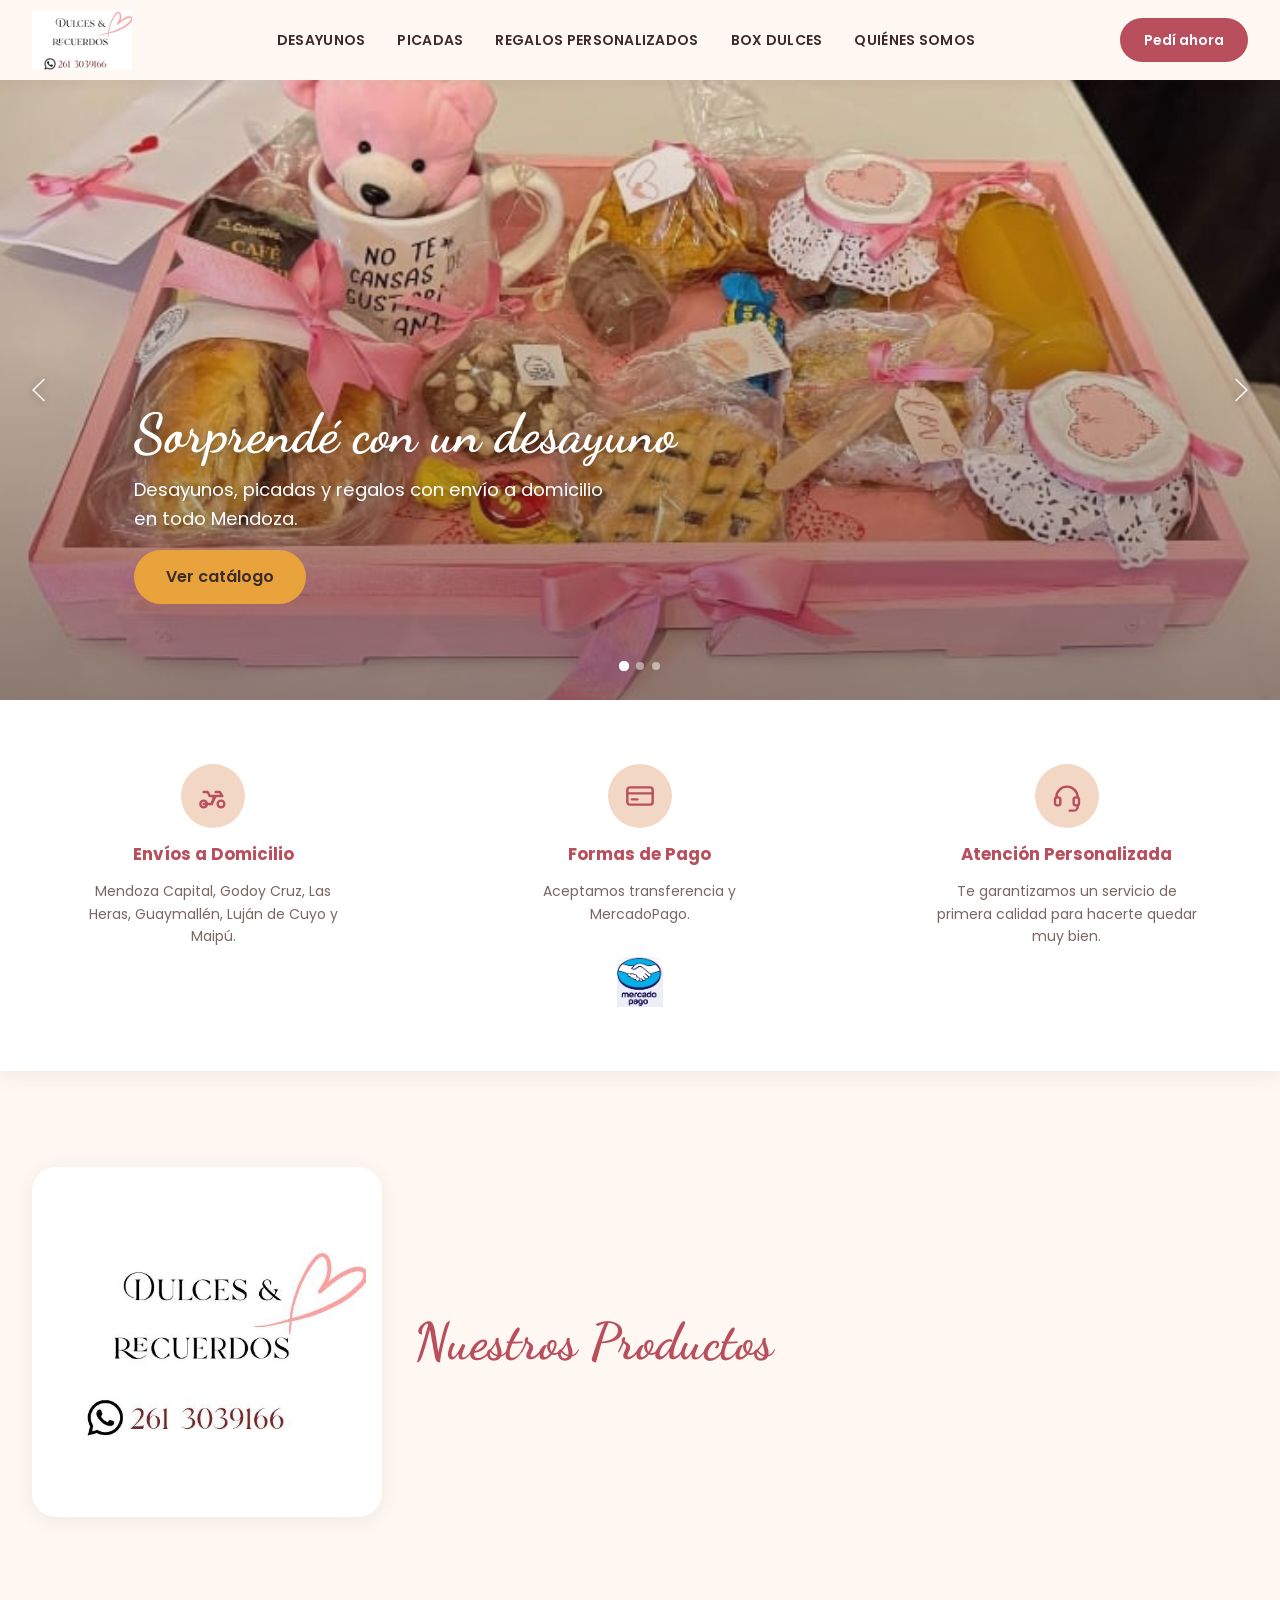
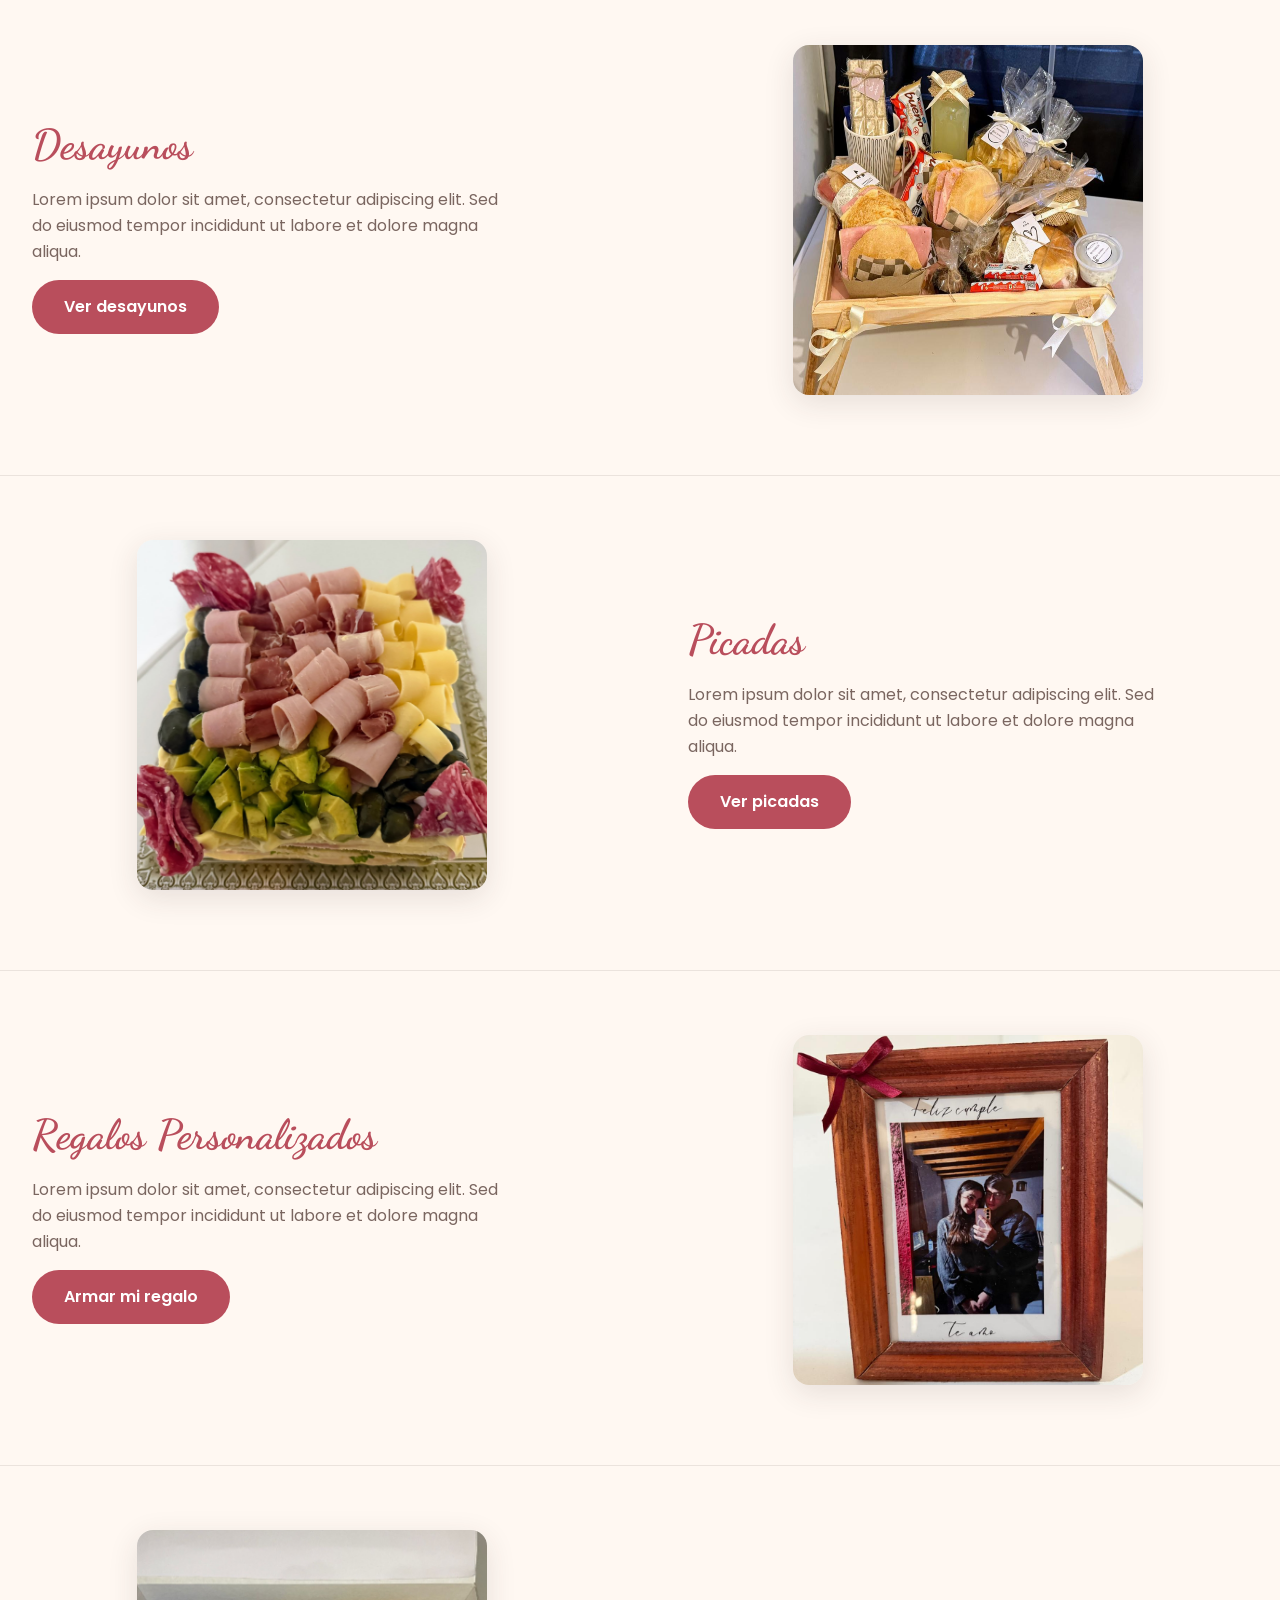
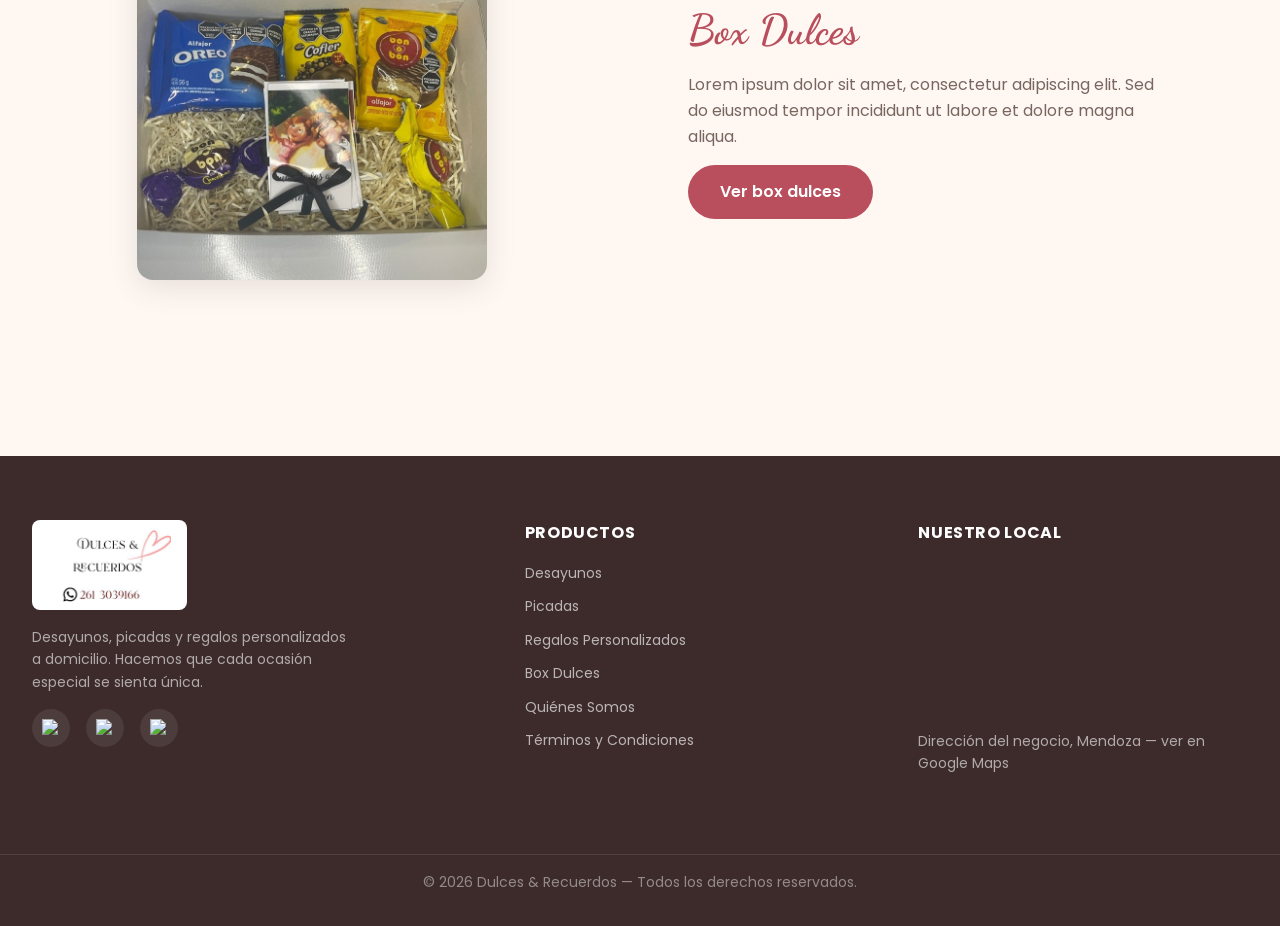
==== commit e7d67e23: "actualizada picadas" ====
--- a/index.html
+++ b/index.html
@@ -223,7 +223,7 @@
       <div>
         <p class="footer__titulo">Nuestro Local</p>
         <div class="footer__mapa">
-          <iframe src="https://www.google.com/maps/embed?pb=!1m18!1m12!1m3!1d3348!2d-68.85!3d-32.94!2m3!1f0!2f0!3f0!3m2!1i1024!2i768!4f13.1"
+          <iframe src="https://maps.app.goo.gl/wwwYSRiM9d9GUeoUA?g_st=iwb"
             loading="lazy" referrerpolicy="no-referrer-when-downgrade" title="Ubicación del local"></iframe>
         </div>
         <p class="footer__direccion">Dirección del negocio, Mendoza — ver en Google Maps</p>
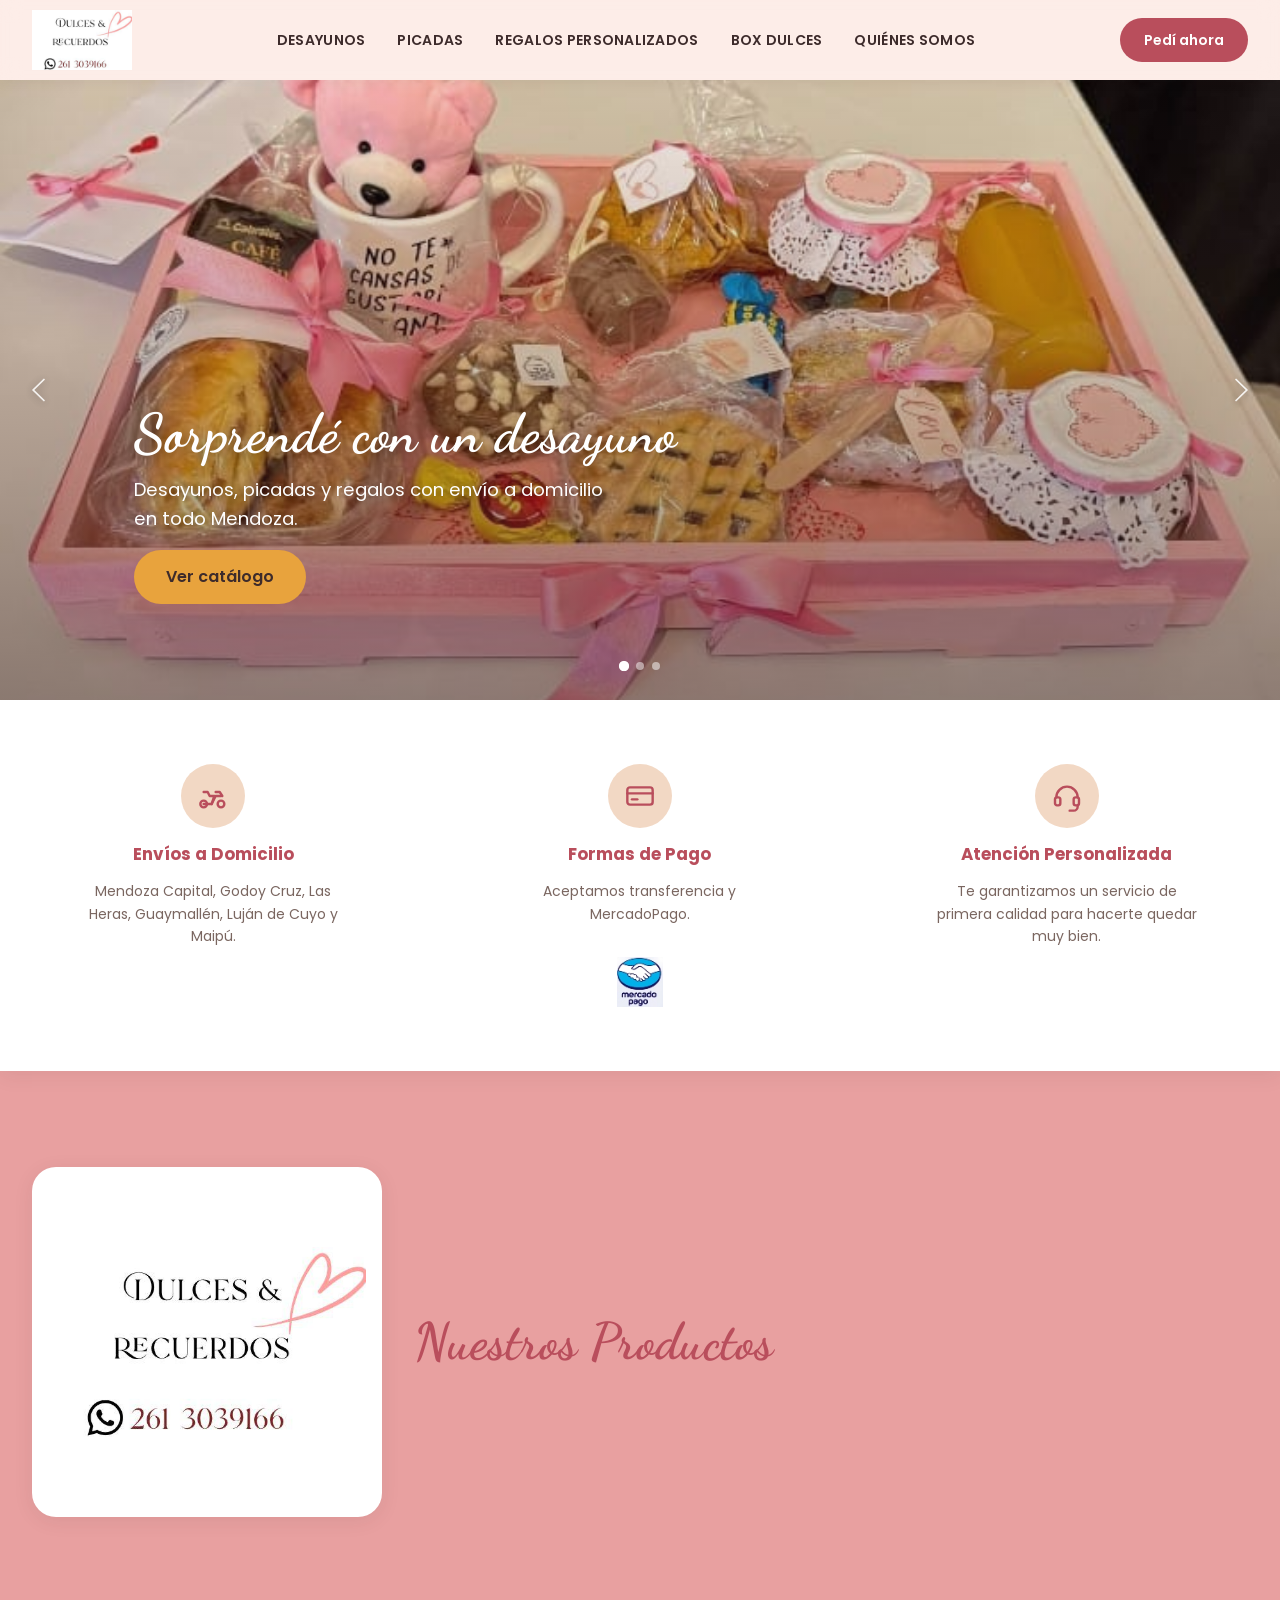
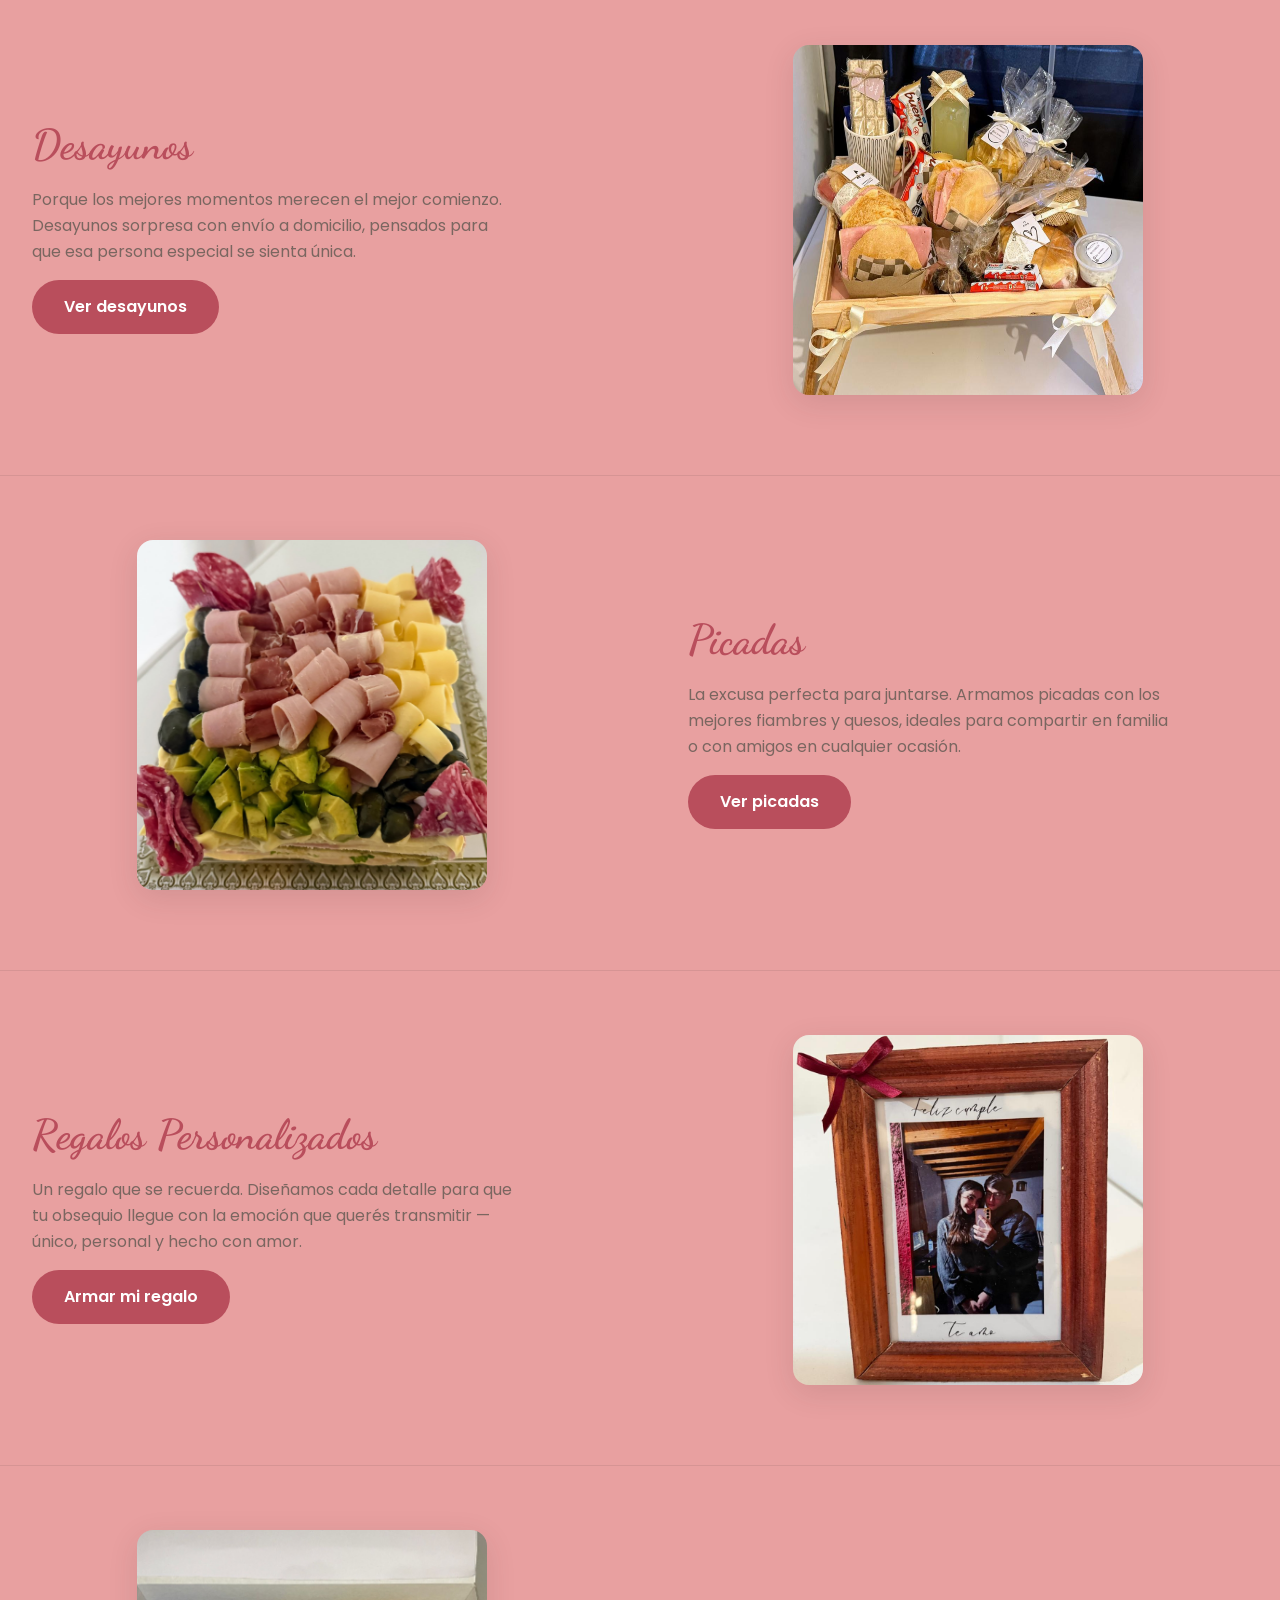
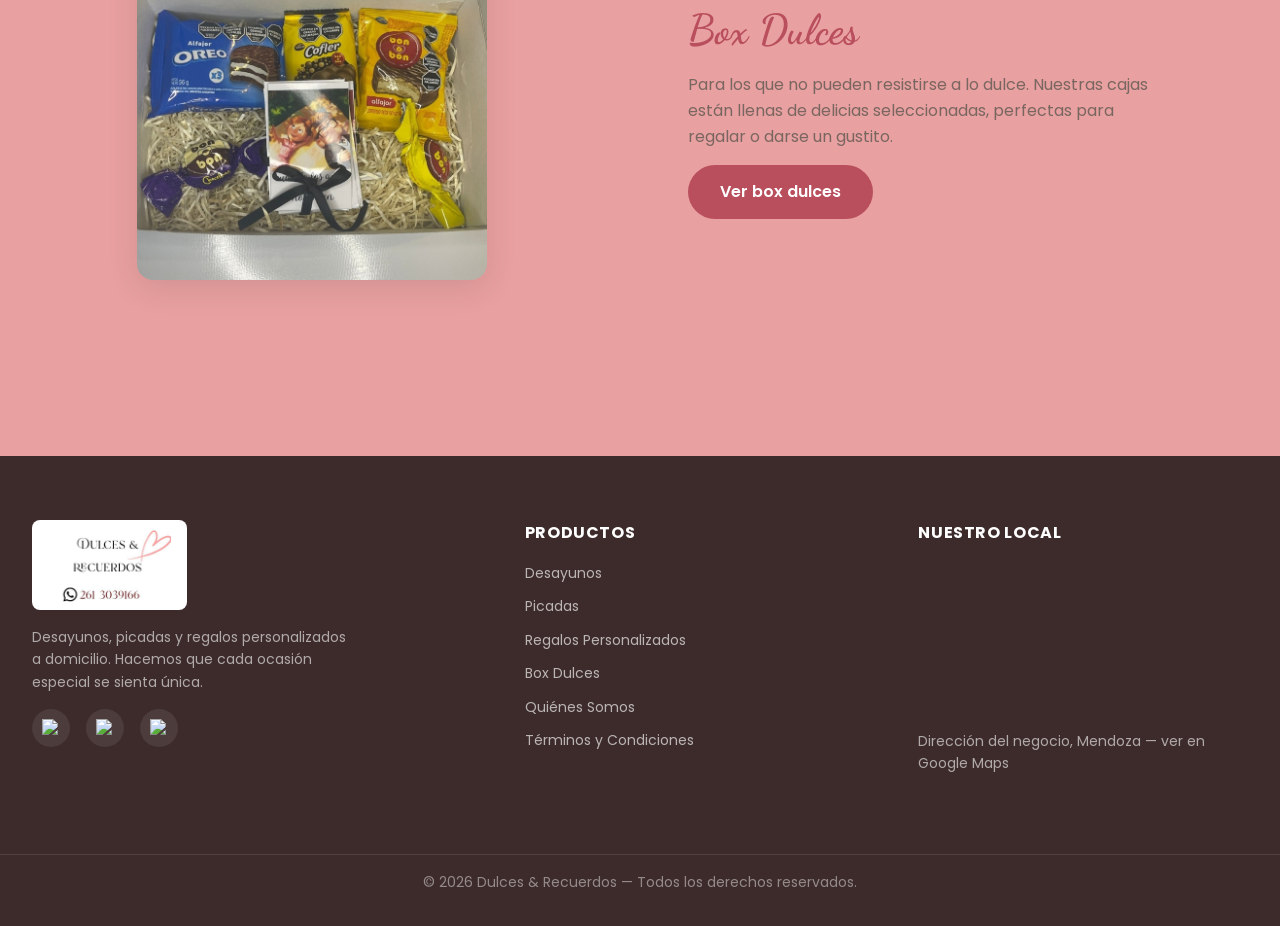
==== commit 6b89a8db: "actualizados navbar y footer y creado quienes somos" ====
--- a/index.html
+++ b/index.html
@@ -10,7 +10,7 @@
   <link href="https://fonts.googleapis.com/css2?family=Dancing+Script:wght@600;700&family=Poppins:ital,wght@0,400;0,500;0,600;0,700;1,400&display=swap" rel="stylesheet">
   <link href="https://cdn.jsdelivr.net/npm/bootstrap@5.3.3/dist/css/bootstrap.min.css" rel="stylesheet">
   <link rel="stylesheet" href="css/estilo.css">
-  <link rel="icon" href="img/logo2.png" type="image/png">
+  <link rel="icon" href="img/logopestana.png" type="image/png">
 </head>
 <body>
 
@@ -25,7 +25,7 @@
         <a href="pages/picadas.html"    class="navbar__link">Picadas</a>
         <a href="pages/regalos.html"    class="navbar__link">Regalos Personalizados</a>
         <a href="pages/box-dulces.html" class="navbar__link">Box Dulces</a>
-        <a href="index.html#quienes-somos" class="navbar__link">Quiénes Somos</a>
+        <a href="pages/quienes-somos.html" class="navbar__link">Quiénes Somos</a>
       </nav>
       <a href="pages/pedidos.html" class="navbar__cta">Pedí ahora</a>
       <button class="navbar__toggle" aria-label="Abrir menú"><span></span><span></span><span></span></button>
@@ -149,7 +149,7 @@
     <article class="producto-seccion reveal" id="desayunos">
       <div class="producto-seccion__contenido">
         <h3 class="producto-seccion__titulo">Desayunos</h3>
-        <p class="producto-seccion__texto">Lorem ipsum dolor sit amet, consectetur adipiscing elit. Sed do eiusmod tempor incididunt ut labore et dolore magna aliqua.</p>
+        <p class="producto-seccion__texto">Porque los mejores momentos merecen el mejor comienzo. Desayunos sorpresa con envío a domicilio, pensados para que esa persona especial se sienta única.</p>
         <a href="pages/desayunos.html" class="producto-seccion__btn">Ver desayunos</a>
       </div>
       <div class="producto-seccion__imagen">
@@ -160,7 +160,7 @@
     <article class="producto-seccion producto-seccion--reverse reveal" id="picadas">
       <div class="producto-seccion__contenido">
         <h3 class="producto-seccion__titulo">Picadas</h3>
-        <p class="producto-seccion__texto">Lorem ipsum dolor sit amet, consectetur adipiscing elit. Sed do eiusmod tempor incididunt ut labore et dolore magna aliqua.</p>
+        <p class="producto-seccion__texto">La excusa perfecta para juntarse. Armamos picadas con los mejores fiambres y quesos, ideales para compartir en familia o con amigos en cualquier ocasión.</p>
         <a href="pages/picadas.html" class="producto-seccion__btn">Ver picadas</a>
       </div>
       <div class="producto-seccion__imagen">
@@ -171,7 +171,7 @@
     <article class="producto-seccion reveal" id="regalos">
       <div class="producto-seccion__contenido">
         <h3 class="producto-seccion__titulo">Regalos Personalizados</h3>
-        <p class="producto-seccion__texto">Lorem ipsum dolor sit amet, consectetur adipiscing elit. Sed do eiusmod tempor incididunt ut labore et dolore magna aliqua.</p>
+        <p class="producto-seccion__texto">Un regalo que se recuerda. Diseñamos cada detalle para que tu obsequio llegue con la emoción que querés transmitir — único, personal y hecho con amor.</p>
         <a href="pages/regalos.html" class="producto-seccion__btn">Armar mi regalo</a>
       </div>
       <div class="producto-seccion__imagen">
@@ -182,7 +182,7 @@
     <article class="producto-seccion producto-seccion--reverse reveal" id="box-dulces">
       <div class="producto-seccion__contenido">
         <h3 class="producto-seccion__titulo">Box Dulces</h3>
-        <p class="producto-seccion__texto">Lorem ipsum dolor sit amet, consectetur adipiscing elit. Sed do eiusmod tempor incididunt ut labore et dolore magna aliqua.</p>
+        <p class="producto-seccion__texto">Para los que no pueden resistirse a lo dulce. Nuestras cajas están llenas de delicias seleccionadas, perfectas para regalar o darse un gustito.</p>
         <a href="pages/box-dulces.html" class="producto-seccion__btn">Ver box dulces</a>
       </div>
       <div class="producto-seccion__imagen">
@@ -223,8 +223,8 @@
       <div>
         <p class="footer__titulo">Nuestro Local</p>
         <div class="footer__mapa">
-          <iframe src="https://maps.app.goo.gl/wwwYSRiM9d9GUeoUA?g_st=iwb"
-            loading="lazy" referrerpolicy="no-referrer-when-downgrade" title="Ubicación del local"></iframe>
+          <iframe src="https://www.google.com/maps/embed?pb=!1m18!1m12!1m3!1d3416.06501282586!2d-68.84346212412788!3d-32.88168876861102!2m3!1f0!2f0!3f0!3m2!1i1024!2i768!4f13.1!3m3!1m2!1s0x967e091dfe8bb12f%3A0xcbf09620ab8a6b22!2sPatricias%20Mendocinas%201817%2C%20M5500EBA%20Mendoza!5e1!3m2!1sen!2sar!4v1785450629510!5m2!1sen!2sar"
+            allowfullscreen="" loading="lazy" referrerpolicy="strict-origin-when-cross-origin" title="Ubicación del local"></iframe>
         </div>
         <p class="footer__direccion">Dirección del negocio, Mendoza — ver en Google Maps</p>
       </div>
--- a/css/estilo.css
+++ b/css/estilo.css
@@ -14,7 +14,7 @@
   font-family: "Poppins", sans-serif;
   font-size: 1rem;
   color: #3D2B2B;
-  background-color: #FFF8F2;
+  background-color: #E8A0A0;
   line-height: 1.6;
   overflow-x: hidden;
 }
@@ -162,6 +162,12 @@
   color: #B94E5C;
 }
 .navbar__link:hover::after {
+  width: 100%;
+}
+.navbar__link--active {
+  color: #B94E5C;
+}
+.navbar__link--active::after {
   width: 100%;
 }
 .navbar__cta {
@@ -798,19 +804,19 @@
   }
 }
 body.page-desayunos {
-  background-color: #FBEFE1;
+  background-color: #EDB0B0;
 }
 
 body.page-picadas {
-  background-color: #F3E8DC;
+  background-color: #EDB0B0;
 }
 
 body.page-regalos {
-  background-color: #F5EAF0;
+  background-color: #EDB0B0;
 }
 
 body.page-box-dulces {
-  background-color: #EEF3E8;
+  background-color: #F0BBBB;
 }
 
 .detalle-titulo {
@@ -1095,8 +1101,12 @@
   height: 2rem;
 }
 
+body.page-quienes-somos {
+  background-color: #EDB0B0;
+}
+
 body.page-terminos {
-  background-color: #FDF5EE;
+  background-color: #F2C0C0;
 }
 
 .terminos-wrap {
@@ -1393,4 +1403,208 @@
   color: rgba(242, 216, 196, 0.7);
 }
 
+body.page-quienes-somos {
+  background-color: #EDB0B0;
+}
+
+.qs-hero {
+  width: 100%;
+  max-width: 1280px;
+  margin-inline: auto;
+  padding-inline: 1rem;
+}
+@media (min-width: 992px) {
+  .qs-hero {
+    padding-inline: 2rem;
+  }
+}
+.qs-hero {
+  text-align: center;
+  padding-top: calc(80px + 4rem);
+  padding-bottom: 2rem;
+}
+.qs-hero__titulo {
+  font-family: "Dancing Script", cursive;
+  font-size: 3.2rem;
+  font-weight: 700;
+  color: #B94E5C;
+  line-height: 1.2;
+  margin-bottom: 1rem;
+}
+.qs-hero__texto {
+  max-width: 680px;
+  margin-inline: auto;
+  color: #7A6660;
+  font-size: 1.05rem;
+  line-height: 1.8;
+}
+
+.qs-sep {
+  width: 80px;
+  height: 3px;
+  background-color: #8F3A45;
+  border-radius: 50px;
+  margin: 2rem auto 4rem;
+}
+
+.qs-nube {
+  width: 100%;
+  max-width: 1280px;
+  margin-inline: auto;
+  padding-inline: 1rem;
+}
+@media (min-width: 992px) {
+  .qs-nube {
+    padding-inline: 2rem;
+  }
+}
+.qs-nube {
+  padding-bottom: 6rem;
+}
+.qs-nube__grid {
+  display: grid;
+  grid-template-columns: repeat(2, 1fr);
+  gap: 12px;
+}
+@media (min-width: 992px) {
+  .qs-nube__grid {
+    display: block;
+    position: relative;
+    height: 680px;
+    max-width: 900px;
+    margin-inline: auto;
+  }
+}
+.qs-nube__item {
+  overflow: hidden;
+  border-radius: 16px;
+  border: 4px solid #8F3A45;
+  box-shadow: 0 8px 30px rgba(61, 43, 43, 0.12);
+  cursor: pointer;
+  background-color: #8F3A45;
+}
+.qs-nube__item img {
+  width: 100%;
+  height: 100%;
+  object-fit: cover;
+  display: block;
+  transition: transform 0.4s ease;
+}
+.qs-nube__item::after {
+  content: "";
+  position: absolute;
+  inset: 0;
+  background-color: rgba(143, 58, 69, 0);
+  transition: background-color 0.3s ease;
+  border-radius: 16px;
+}
+.qs-nube__item:hover {
+  z-index: 10 !important;
+  box-shadow: 0 12px 40px rgba(185, 78, 92, 0.2);
+  border-color: #E8A33D;
+}
+.qs-nube__item:hover img {
+  transform: scale(1.08);
+}
+.qs-nube__item:hover::after {
+  background-color: rgba(143, 58, 69, 0.15);
+}
+.qs-nube__item {
+  height: 160px;
+}
+@media (min-width: 768px) {
+  .qs-nube__item {
+    height: 200px;
+  }
+}
+@media (min-width: 992px) {
+  .qs-nube__item {
+    position: absolute;
+    transition: transform 0.4s ease, box-shadow 0.3s ease, border-color 0.3s ease, z-index 0s;
+  }
+  .qs-nube__item:nth-child(1) {
+    width: 280px;
+    height: 220px;
+    top: 20px;
+    left: 0px;
+    transform: rotate(-4deg);
+    z-index: 3;
+  }
+  .qs-nube__item:nth-child(2) {
+    width: 200px;
+    height: 180px;
+    top: 0px;
+    left: 240px;
+    transform: rotate(3deg);
+    z-index: 2;
+  }
+  .qs-nube__item:nth-child(3) {
+    width: 170px;
+    height: 160px;
+    top: 30px;
+    left: 420px;
+    transform: rotate(-2deg);
+    z-index: 4;
+  }
+  .qs-nube__item:nth-child(4) {
+    width: 250px;
+    height: 210px;
+    top: 10px;
+    left: 560px;
+    transform: rotate(5deg);
+    z-index: 2;
+  }
+  .qs-nube__item:nth-child(5) {
+    width: 210px;
+    height: 185px;
+    top: 200px;
+    left: 30px;
+    transform: rotate(2deg);
+    z-index: 5;
+  }
+  .qs-nube__item:nth-child(6) {
+    width: 180px;
+    height: 170px;
+    top: 185px;
+    left: 260px;
+    transform: rotate(-5deg);
+    z-index: 6;
+  }
+  .qs-nube__item:nth-child(7) {
+    width: 230px;
+    height: 195px;
+    top: 195px;
+    left: 430px;
+    transform: rotate(3deg);
+    z-index: 3;
+  }
+  .qs-nube__item:nth-child(8) {
+    width: 260px;
+    height: 215px;
+    top: 420px;
+    left: 10px;
+    transform: rotate(-3deg);
+    z-index: 4;
+  }
+  .qs-nube__item:nth-child(9) {
+    width: 220px;
+    height: 190px;
+    top: 410px;
+    left: 280px;
+    transform: rotate(4deg);
+    z-index: 5;
+  }
+  .qs-nube__item:nth-child(10) {
+    width: 200px;
+    height: 175px;
+    top: 430px;
+    left: 520px;
+    transform: rotate(-2deg);
+    z-index: 3;
+  }
+  .qs-nube__item:hover {
+    transform: scale(1.1) rotate(0deg) !important;
+  }
+}
+
 /*# sourceMappingURL=estilo.css.map */
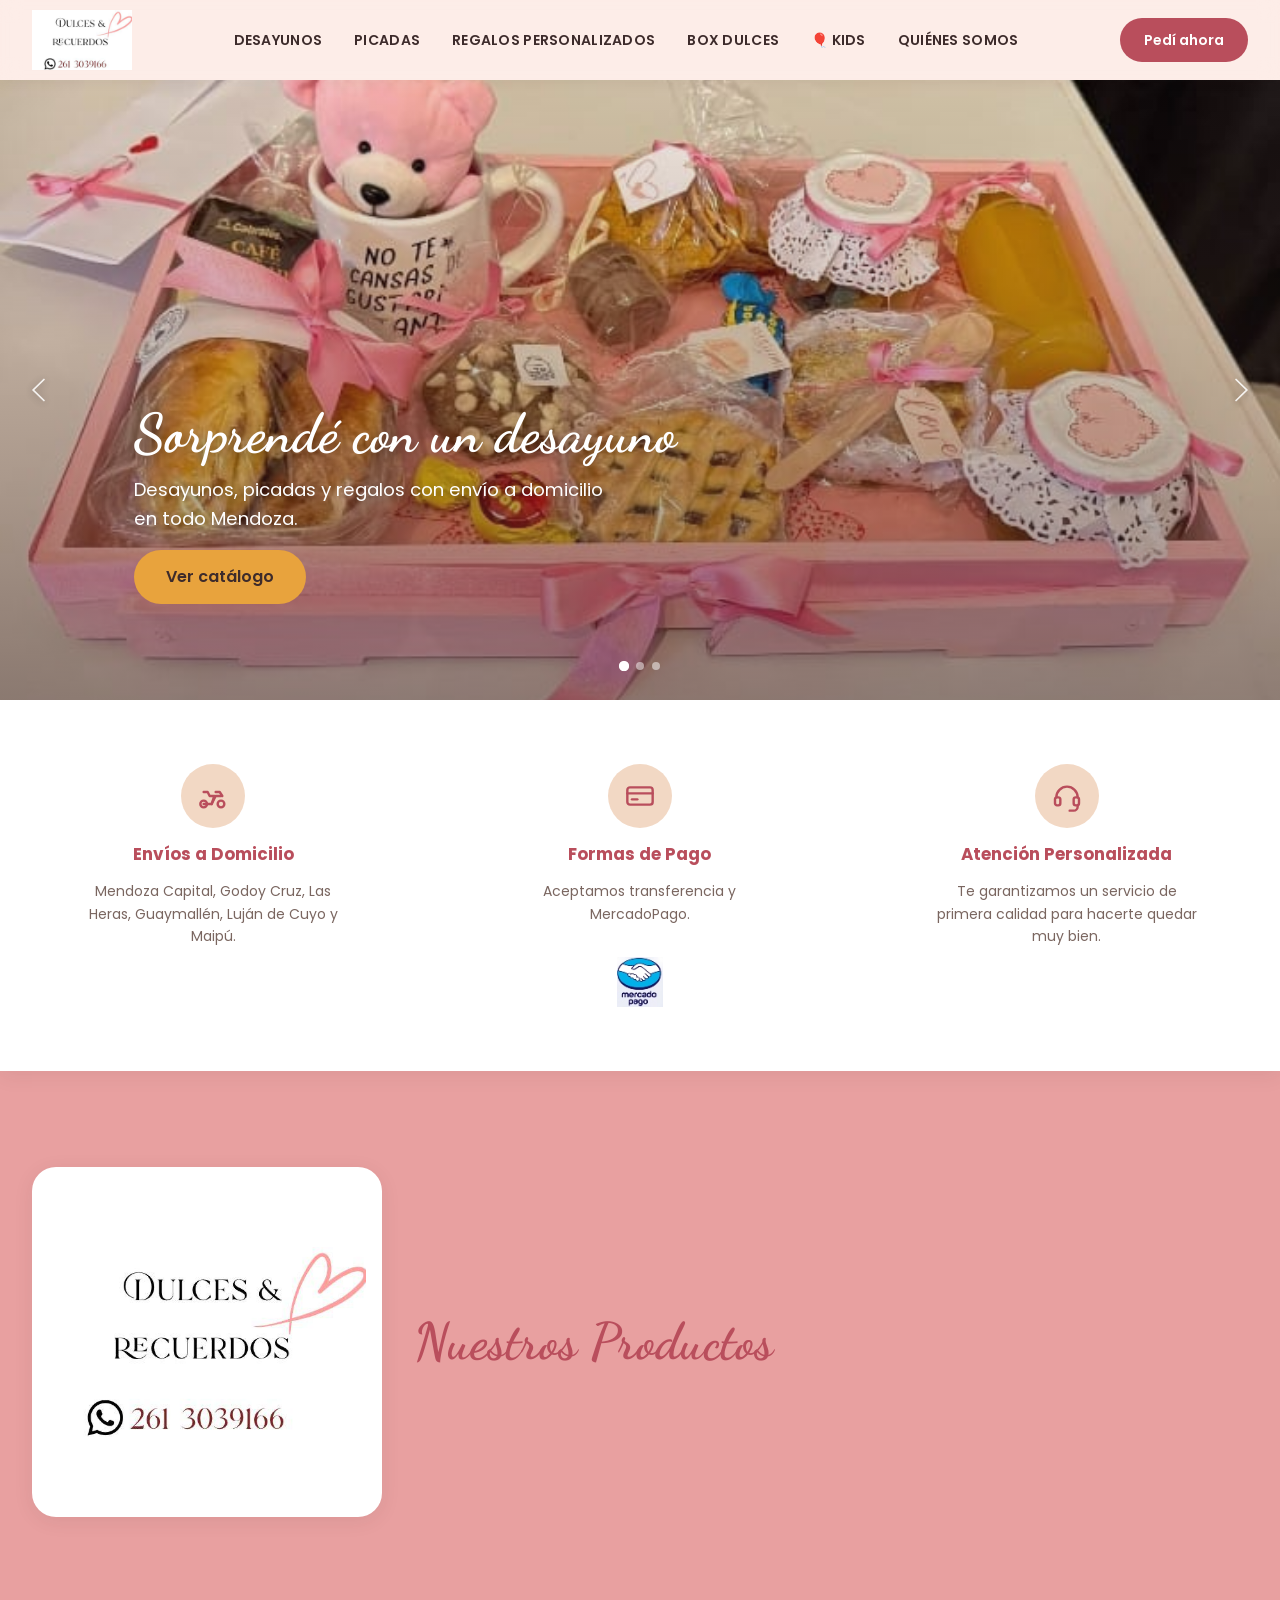
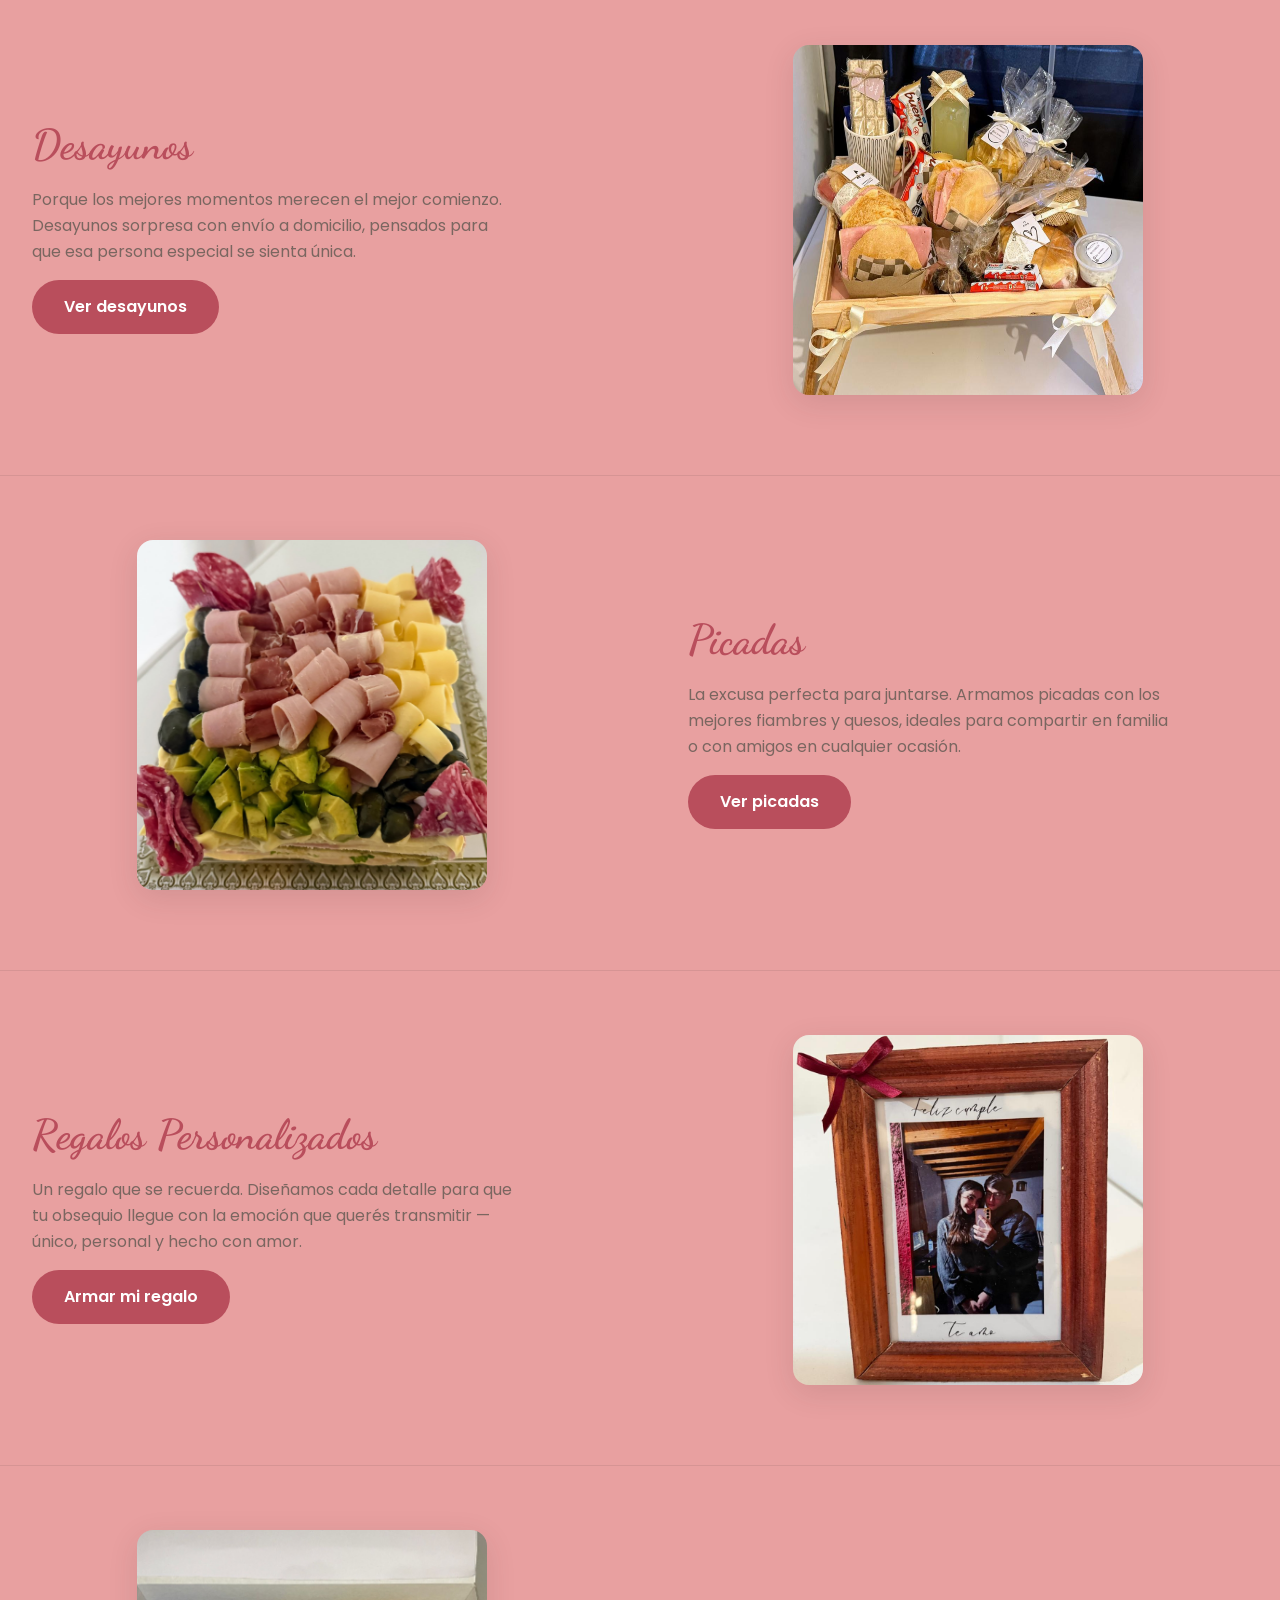
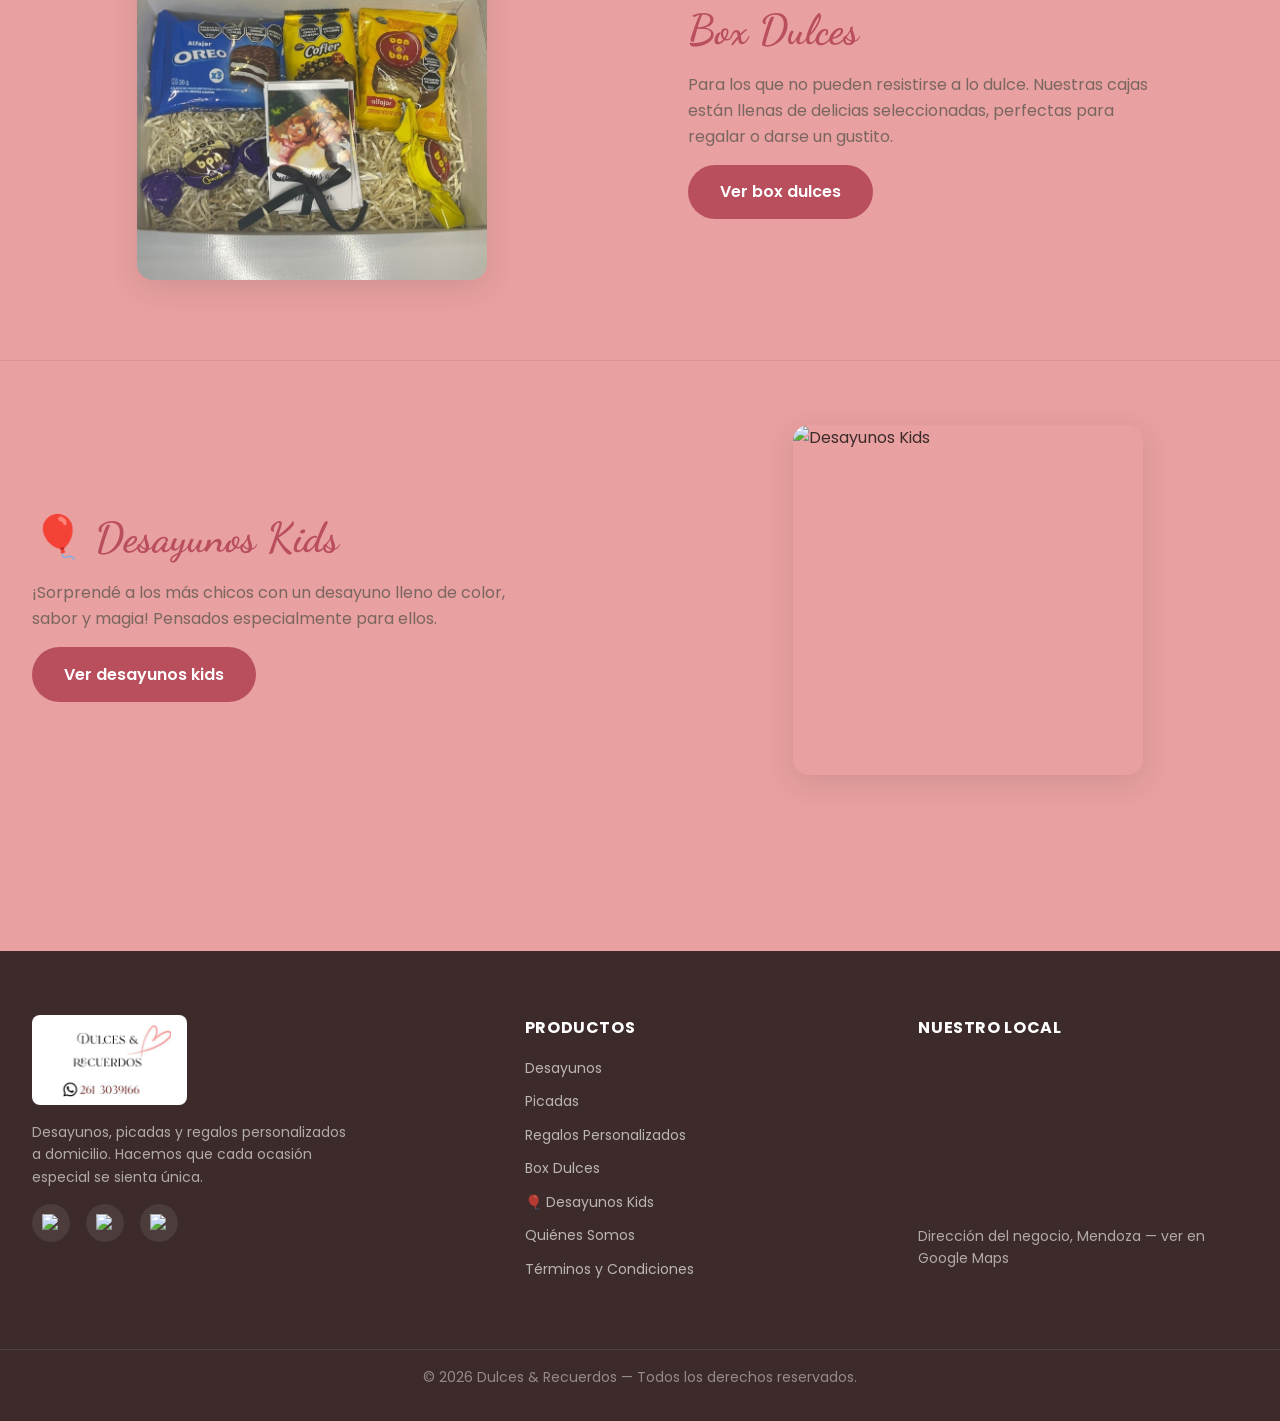
==== commit 6b3783a3: "Creado desayuno kids  actualizado desayuno dulce despertar corregido navbar y footr con kids" ====
--- a/index.html
+++ b/index.html
@@ -25,6 +25,7 @@
         <a href="pages/picadas.html"    class="navbar__link">Picadas</a>
         <a href="pages/regalos.html"    class="navbar__link">Regalos Personalizados</a>
         <a href="pages/box-dulces.html" class="navbar__link">Box Dulces</a>
+        <a href="pages/desayunos-kids.html" class="navbar__link">🎈 Kids</a>
         <a href="pages/quienes-somos.html" class="navbar__link">Quiénes Somos</a>
       </nav>
       <a href="pages/pedidos.html" class="navbar__cta">Pedí ahora</a>
@@ -35,7 +36,8 @@
       <a href="pages/picadas.html"    class="navbar__mobile-link">Picadas</a>
       <a href="pages/regalos.html"    class="navbar__mobile-link">Regalos Personalizados</a>
       <a href="pages/box-dulces.html" class="navbar__mobile-link">Box Dulces</a>
-      <a href="index.html#quienes-somos" class="navbar__mobile-link">Quiénes Somos</a>
+      <a href="pages/desayunos-kids.html" class="navbar__mobile-link">🎈 Kids</a>
+      <a href="pages/quienes-somos.html" class="navbar__mobile-link">Quiénes Somos</a>
       <a href="pages/pedidos.html" class="navbar__mobile-cta">Pedí ahora</a>
     </nav>
     <div class="navbar__overlay"></div>
@@ -187,6 +189,17 @@
       </div>
       <div class="producto-seccion__imagen">
         <figure><img src="./img/box dulce index.png" alt="Box dulces"></figure>
+      </div>
+    </article>
+
+    <article class="producto-seccion reveal" id="kids">
+      <div class="producto-seccion__contenido">
+        <h3 class="producto-seccion__titulo">🎈 Desayunos Kids</h3>
+        <p class="producto-seccion__texto">¡Sorprendé a los más chicos con un desayuno lleno de color, sabor y magia! Pensados especialmente para ellos.</p>
+        <a href="pages/desayunos-kids.html" class="producto-seccion__btn">Ver desayunos kids</a>
+      </div>
+      <div class="producto-seccion__imagen">
+        <figure><img src="./img/kids-index.png" alt="Desayunos Kids"></figure>
       </div>
     </article>
 
@@ -216,6 +229,7 @@
           <a href="pages/picadas.html"    class="footer__link">Picadas</a>
           <a href="pages/regalos.html"    class="footer__link">Regalos Personalizados</a>
           <a href="pages/box-dulces.html" class="footer__link">Box Dulces</a>
+          <a href="pages/desayunos-kids.html" class="footer__link">🎈 Desayunos Kids</a>
           <a href="index.html#quienes-somos" class="footer__link">Quiénes Somos</a>
           <a href="pages/terminos.html"                    class="footer__link">Términos y Condiciones</a>
         </nav>
--- a/css/estilo.css
+++ b/css/estilo.css
@@ -879,7 +879,7 @@
   line-height: 1.2;
 }
 .producto-detalle--destacado .producto-detalle__precio {
-  color: #E8A33D;
+  color: #B94E5C;
 }
 .producto-detalle--destacado .producto-detalle__btn {
   display: inline-flex;
@@ -906,6 +906,38 @@
 .producto-detalle--destacado .producto-detalle__btn:active {
   transform: translateY(-1px);
 }
+.producto-detalle--destacado-princesas {
+  background-color: #E8D5F5;
+  border-radius: 24px;
+  padding: 2rem;
+  border-bottom: none !important;
+}
+.producto-detalle--destacado-princesas .producto-detalle__nombre {
+  font-family: "Dancing Script", cursive;
+  font-size: 2.4rem;
+  font-weight: 700;
+  color: #6B2D8B;
+  line-height: 1.2;
+}
+.producto-detalle--destacado-princesas .producto-detalle__ingredientes-titulo {
+  color: #6B2D8B;
+}
+.producto-detalle--destacado-princesas .producto-detalle__ingredientes li {
+  color: #6B2D8B;
+}
+.producto-detalle--destacado-princesas .producto-detalle__precio {
+  color: #6B2D8B;
+}
+.producto-detalle--destacado-princesas .producto-detalle__precio span {
+  color: #9B59B6;
+}
+.producto-detalle--destacado-princesas .producto-detalle__btn {
+  background-color: #9B59B6;
+  color: #FFFFFF;
+}
+.producto-detalle--destacado-princesas .producto-detalle__btn:hover {
+  background-color: #6B2D8B;
+}
 .producto-detalle__media {
   display: flex;
   flex-direction: column;
@@ -1607,4 +1639,196 @@
   }
 }
 
+body.page-kids {
+  background-color: #FFD166;
+  overflow-x: hidden;
+}
+
+@keyframes flotar {
+  0% {
+    transform: translateY(0px) rotate(0deg);
+  }
+  50% {
+    transform: translateY(-18px) rotate(4deg);
+  }
+  100% {
+    transform: translateY(0px) rotate(0deg);
+  }
+}
+@keyframes flotar-inv {
+  0% {
+    transform: translateY(0px) rotate(0deg);
+  }
+  50% {
+    transform: translateY(-14px) rotate(-5deg);
+  }
+  100% {
+    transform: translateY(0px) rotate(0deg);
+  }
+}
+@keyframes girar-lento {
+  0% {
+    transform: rotate(0deg);
+  }
+  100% {
+    transform: rotate(360deg);
+  }
+}
+@keyframes latir {
+  0%, 100% {
+    transform: scale(1);
+  }
+  50% {
+    transform: scale(1.15);
+  }
+}
+.kids-deco {
+  position: fixed;
+  inset: 0;
+  pointer-events: none;
+  z-index: 0;
+  overflow: hidden;
+}
+.kids-deco__item {
+  position: absolute;
+  opacity: 0.55;
+  font-size: 2.2rem;
+  user-select: none;
+}
+.kids-deco__item:nth-child(1) {
+  top: 8%;
+  left: 3%;
+  font-size: 2.8rem;
+  animation: flotar 3.2s ease-in-out infinite;
+}
+.kids-deco__item:nth-child(2) {
+  top: 15%;
+  right: 4%;
+  font-size: 2.2rem;
+  animation: flotar-inv 2.8s ease-in-out infinite;
+}
+.kids-deco__item:nth-child(3) {
+  top: 25%;
+  left: 7%;
+  font-size: 1.8rem;
+  animation: latir 2s ease-in-out infinite;
+}
+.kids-deco__item:nth-child(4) {
+  top: 40%;
+  right: 2%;
+  font-size: 2.4rem;
+  animation: flotar 4s ease-in-out infinite;
+}
+.kids-deco__item:nth-child(5) {
+  top: 55%;
+  left: 1%;
+  font-size: 2rem;
+  animation: flotar-inv 3.5s ease-in-out infinite;
+}
+.kids-deco__item:nth-child(6) {
+  top: 65%;
+  right: 5%;
+  font-size: 1.6rem;
+  animation: latir 1.8s ease-in-out infinite 0.4s;
+}
+.kids-deco__item:nth-child(7) {
+  top: 75%;
+  left: 4%;
+  font-size: 2.5rem;
+  animation: flotar 3.8s ease-in-out infinite 0.5s;
+}
+.kids-deco__item:nth-child(8) {
+  top: 82%;
+  right: 3%;
+  font-size: 2.2rem;
+  animation: flotar-inv 2.6s ease-in-out infinite 0.2s;
+}
+.kids-deco__item:nth-child(9) {
+  top: 90%;
+  left: 8%;
+  font-size: 2rem;
+  animation: flotar 3s ease-in-out infinite 0.7s;
+}
+.kids-deco__item:nth-child(10) {
+  top: 35%;
+  left: 92%;
+  font-size: 2.6rem;
+  animation: girar-lento 8s linear infinite;
+}
+
+.kids-hero {
+  position: relative;
+  z-index: 1;
+  width: 100%;
+  max-width: 1280px;
+  margin-inline: auto;
+  padding-inline: 1rem;
+}
+@media (min-width: 992px) {
+  .kids-hero {
+    padding-inline: 2rem;
+  }
+}
+.kids-hero {
+  text-align: center;
+  padding-top: calc(80px + 4rem);
+  padding-bottom: 2rem;
+}
+.kids-hero__titulo {
+  font-family: "Dancing Script", cursive;
+  font-size: 3.8rem;
+  font-weight: 700;
+  color: #FF6B9D;
+  text-shadow: 3px 3px 0px rgba(255, 255, 255, 0.6);
+  margin-bottom: 0.5rem;
+}
+@media (min-width: 768px) {
+  .kids-hero__titulo {
+    font-size: 5rem;
+  }
+}
+.kids-hero__subtitulo {
+  font-size: 1.1rem;
+  color: #8B4513;
+  font-weight: 600;
+  max-width: 560px;
+  margin-inline: auto;
+}
+
+.kids-sep {
+  width: 100px;
+  height: 4px;
+  background: linear-gradient(90deg, #FF6B9D, #4ECDC4, #FFD166);
+  border-radius: 50px;
+  margin: 2rem auto 4rem;
+}
+
+.page-kids .producto-detalle {
+  position: relative;
+  z-index: 1;
+  background-color: rgba(255, 255, 255, 0.45);
+  border-radius: 24px;
+  margin-bottom: 2rem;
+}
+.page-kids .producto-detalle:not(:last-child) {
+  border-bottom: none !important;
+}
+.page-kids .producto-detalle__nombre {
+  color: #FF6B9D;
+  font-size: 2rem;
+}
+.page-kids .producto-detalle__precio {
+  color: #4ECDC4;
+  font-weight: 800;
+}
+.page-kids .producto-detalle__btn {
+  background-color: #FF6B9D;
+}
+.page-kids .producto-detalle__btn:hover {
+  background-color: #e0527f;
+}
+.page-kids .producto-detalle--destacado-princesas {
+  background-color: #E8D5F5 !important;
+}
+
 /*# sourceMappingURL=estilo.css.map */
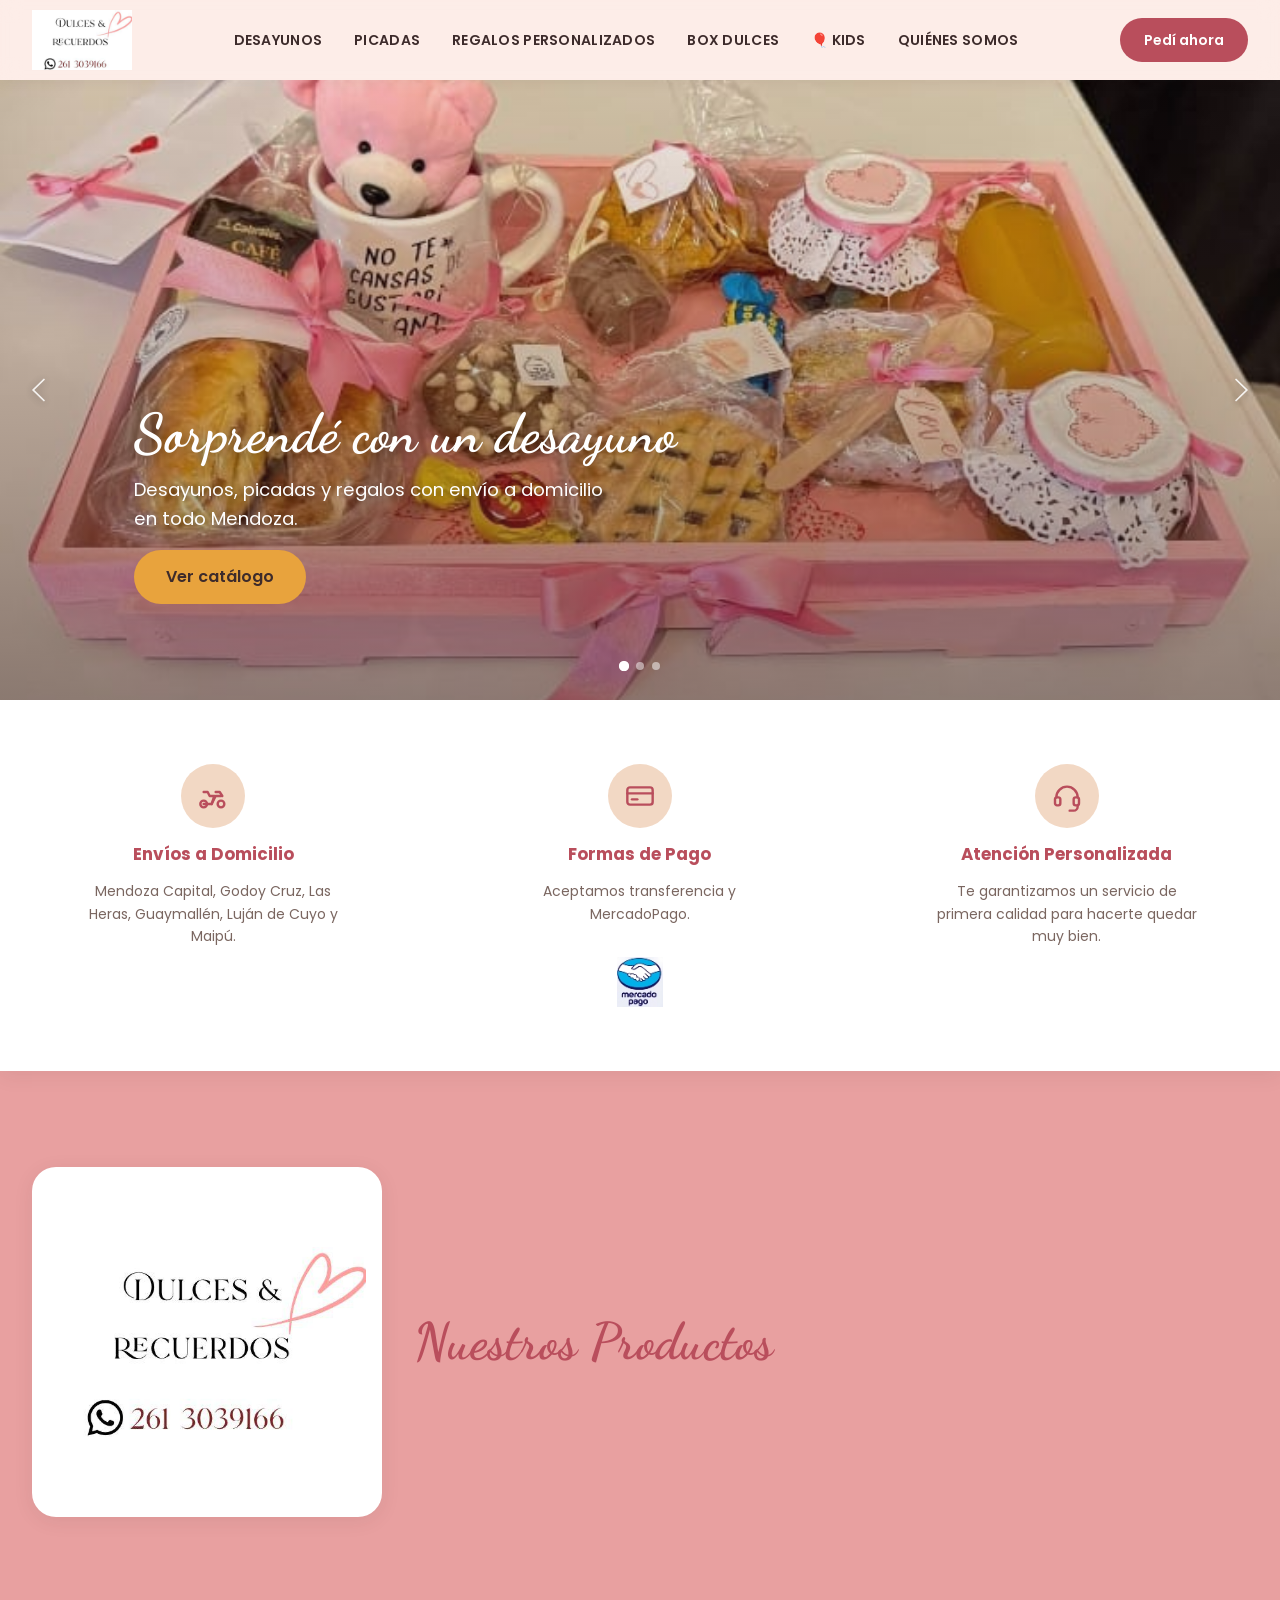
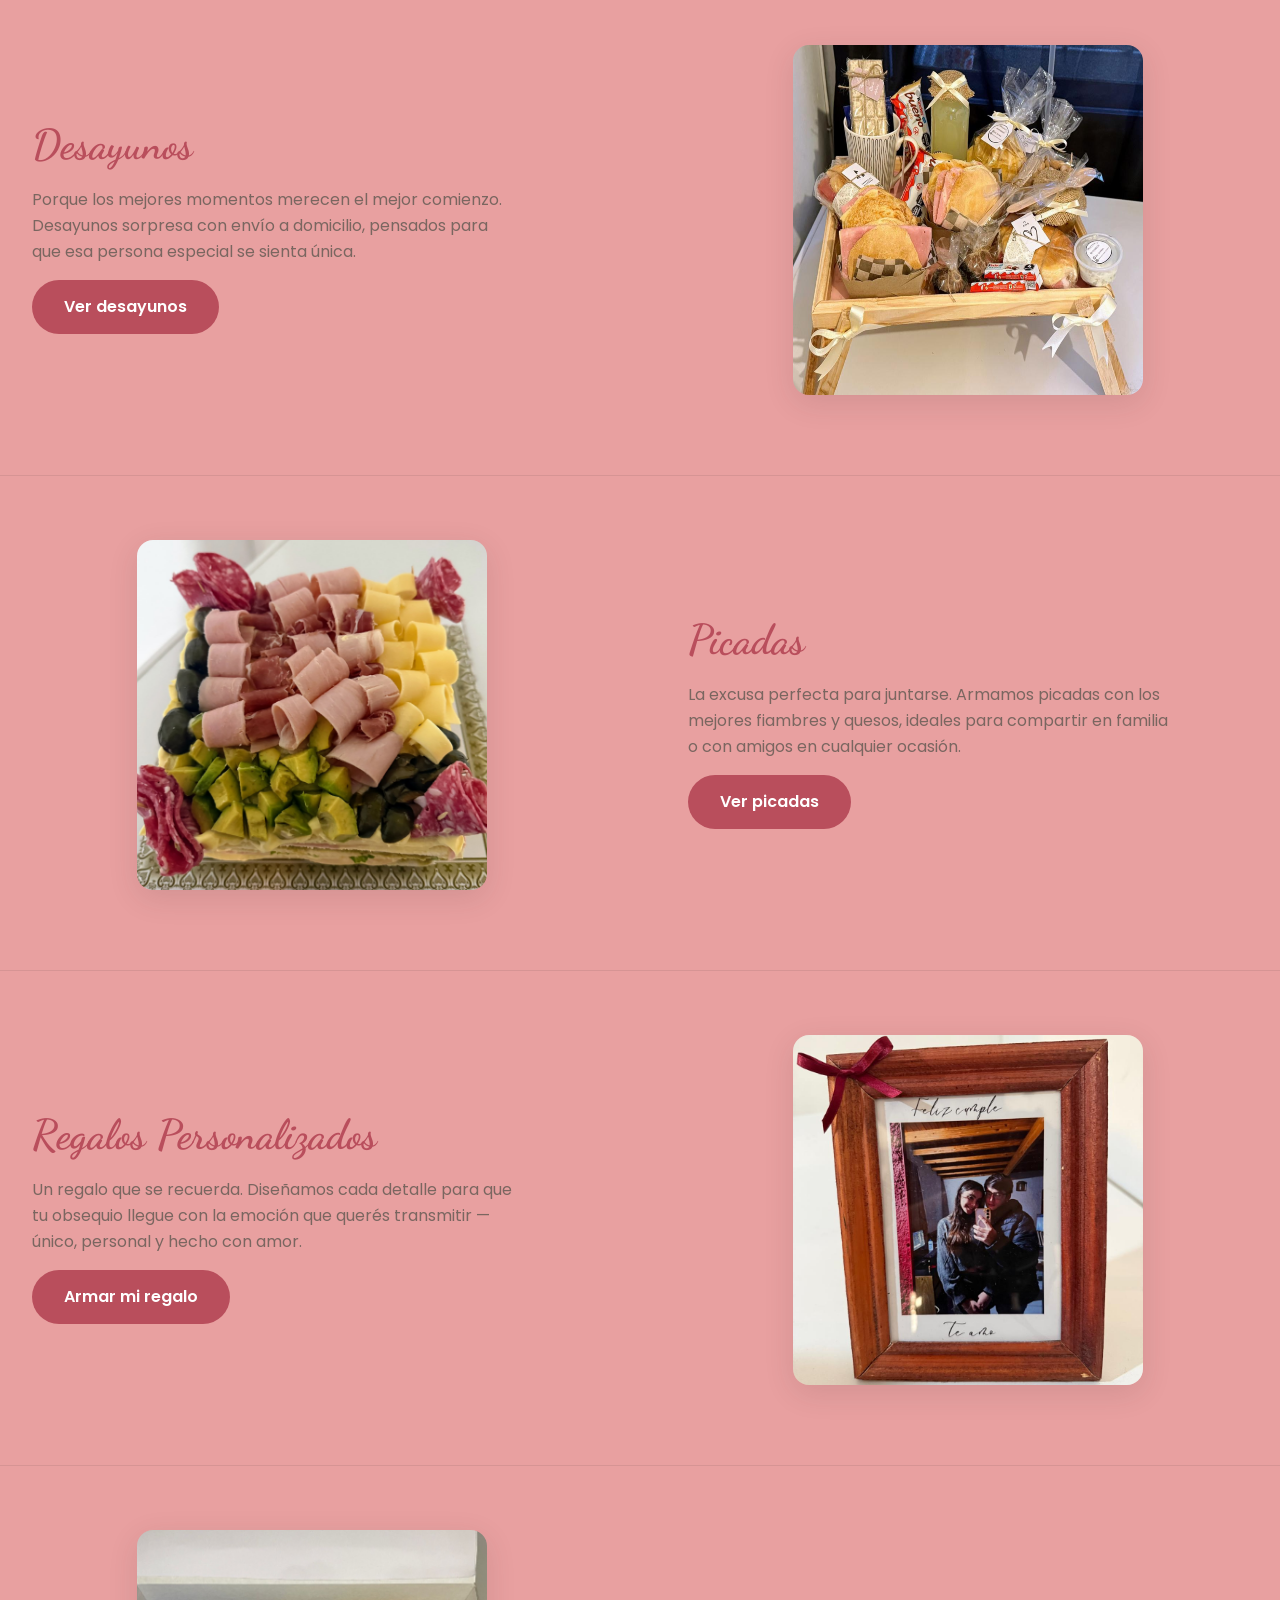
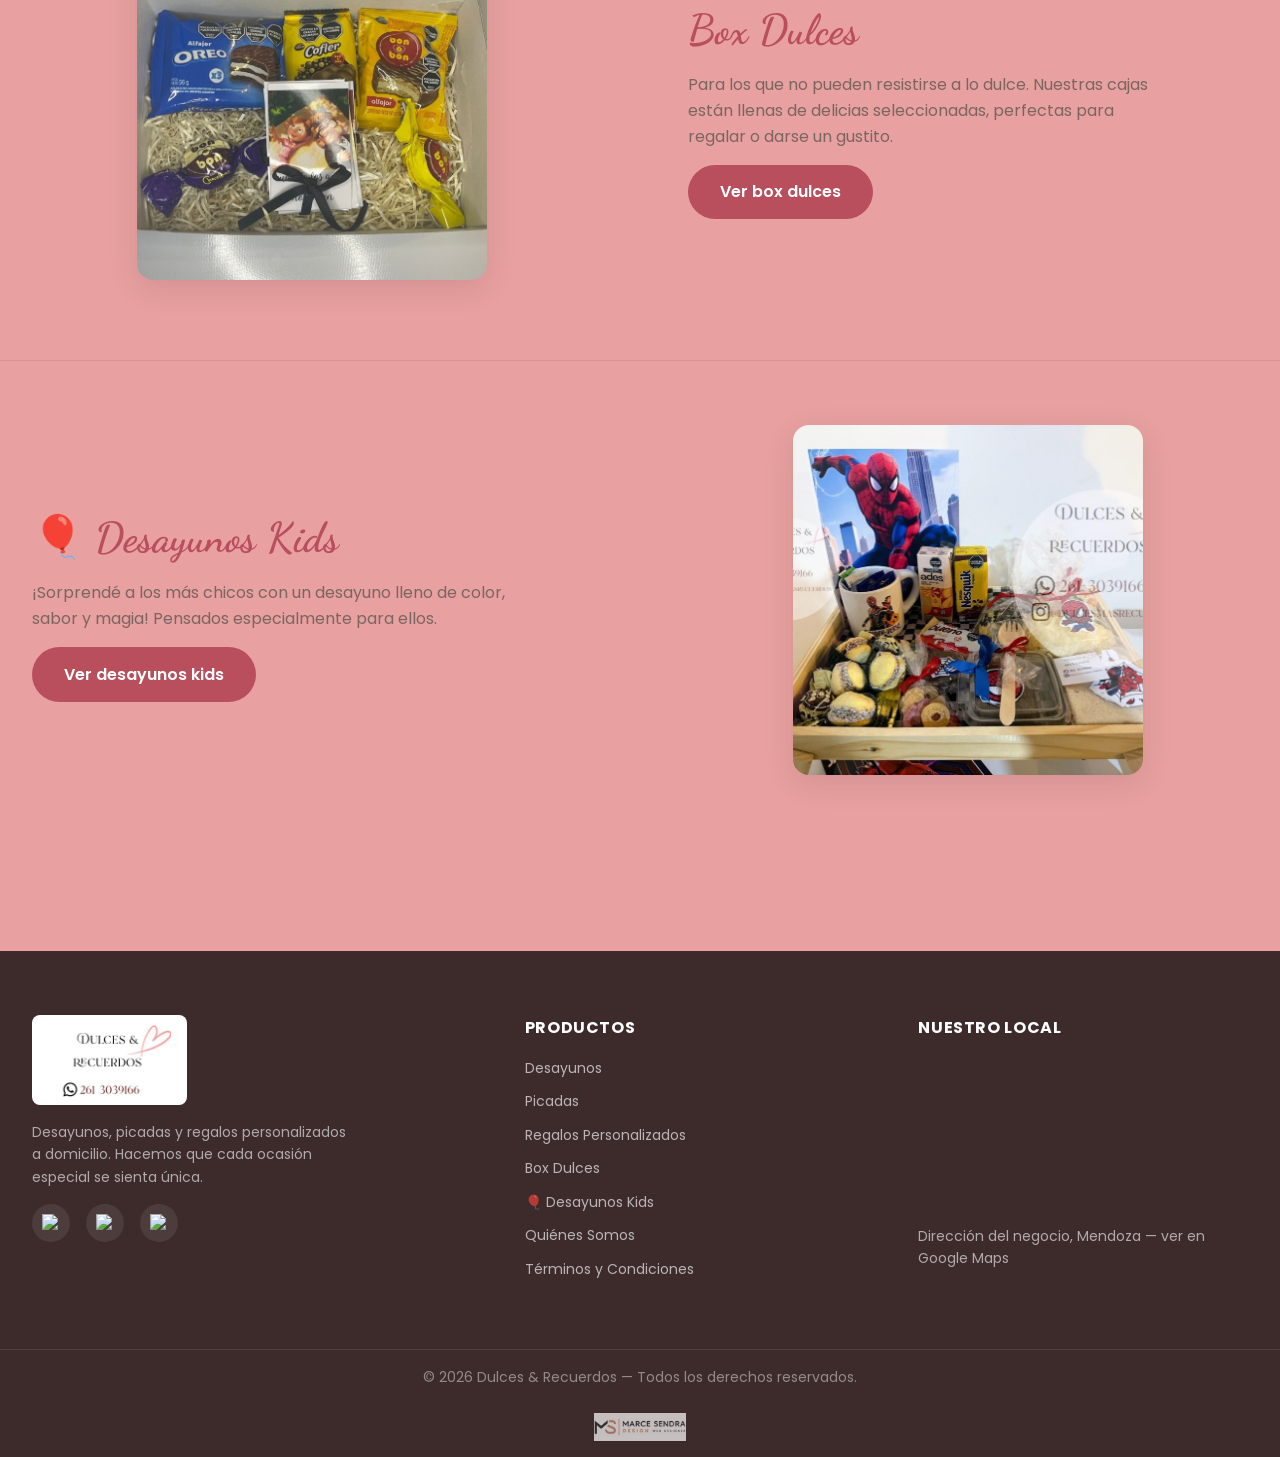
==== commit 2ce2a871: "modificado desayunos y agregados logo de msd corregido links redes" ====
--- a/index.html
+++ b/index.html
@@ -5,6 +5,27 @@
   <meta name="viewport" content="width=device-width, initial-scale=1.0">
   <title>Inicio | Dulces &amp; Recuerdos</title>
   <meta name="description" content="Desayunos, picadas y regalos personalizados a domicilio en Mendoza.">
+  <meta name="keywords" content="desayunos a domicilio Mendoza, desayunos sorpresa Mendoza, desayunos personalizados Mendoza, picadas a domicilio Mendoza, regalos a domicilio Mendoza, desayunos Godoy Cruz, desayunos Las Heras, desayunos Guaymallén, desayunos Luján de Cuyo, desayunos Maipú, box dulces Mendoza, desayunos kids Mendoza, desayunos para niños Mendoza, regalos personalizados Mendoza, Dulces y Recuerdos, desayunos artesanales Mendoza, envío desayunos Mendoza, desayuno sorpresa cumpleaños Mendoza">
+
+  <!-- Open Graph (WhatsApp, Facebook, redes) -->
+  <meta property="og:title" content="Dulces &amp; Recuerdos | Desayunos y Regalos a Domicilio en Mendoza">
+  <meta property="og:description" content="Desayunos sorpresa, picadas, regalos personalizados y box dulces con envío a domicilio en Mendoza. ¡Hacemos que cada ocasión sea especial!">
+  <meta property="og:image" content="img/logo-dulces-recuerdos.png">
+  <meta property="og:url" content="https://dulcesyrecuerdos.com.ar">
+  <meta property="og:type" content="website">
+  <meta property="og:locale" content="es_AR">
+
+  <!-- Twitter Card -->
+  <meta name="twitter:card" content="summary_large_image">
+  <meta name="twitter:title" content="Dulces &amp; Recuerdos | Desayunos y Regalos a Domicilio en Mendoza">
+  <meta name="twitter:description" content="Desayunos sorpresa, picadas, regalos personalizados y box dulces con envío a domicilio en Mendoza.">
+  <meta name="twitter:image" content="img/logo-dulces-recuerdos.png">
+
+  <!-- SEO adicional -->
+  <meta name="author" content="Dulces &amp; Recuerdos">
+  <meta name="robots" content="index, follow">
+  <meta name="geo.region" content="AR-M">
+  <meta name="geo.placename" content="Mendoza, Argentina">
   <link rel="preconnect" href="https://fonts.googleapis.com">
   <link rel="preconnect" href="https://fonts.gstatic.com" crossorigin>
   <link href="https://fonts.googleapis.com/css2?family=Dancing+Script:wght@600;700&family=Poppins:ital,wght@0,400;0,500;0,600;0,700;1,400&display=swap" rel="stylesheet">
@@ -199,7 +220,7 @@
         <a href="pages/desayunos-kids.html" class="producto-seccion__btn">Ver desayunos kids</a>
       </div>
       <div class="producto-seccion__imagen">
-        <figure><img src="./img/kids-index.png" alt="Desayunos Kids"></figure>
+        <figure><img src="./img/bandeja-kids-1.jpg" alt="Desayunos Kids"></figure>
       </div>
     </article>
 
@@ -216,12 +237,13 @@
         <div class="footer__redes">
           <a href="https://instagram.com/dulcesmasrecuerdos" target="_blank" rel="noopener" class="footer__red-link" aria-label="Instagram">
             <img src="https://www.google.com/s2/favicons?domain=instagram.com&sz=64" alt="Instagram"></a>
-          <a href="#" class="footer__red-link" aria-label="Facebook">
+          <a href="https://www.facebook.com/share/1Nvpmwsu3t/?mibextid=wwXIfr" class="footer__red-link" aria-label="Facebook">
             <img src="https://www.google.com/s2/favicons?domain=facebook.com&sz=64" alt="Facebook"></a>
           <a href="https://wa.me/5492613039166" target="_blank" rel="noopener" class="footer__red-link" aria-label="WhatsApp">
             <img src="https://www.google.com/s2/favicons?domain=whatsapp.com&sz=64" alt="WhatsApp"></a>
         </div>
       </div>
+      
       <div>
         <p class="footer__titulo">Productos</p>
         <nav class="footer__links">
@@ -245,6 +267,9 @@
     </div>
     <div class="footer__bottom">
       <p>© 2026 Dulces &amp; Recuerdos — Todos los derechos reservados.</p>
+      <a href="#" class="footer__firma">
+        <img src="img/marce-sendra-design-footer-250x76-blanco.png" alt="Marce Sendra Design">
+      </a>
     </div>
   </footer>
 
--- a/css/estilo.css
+++ b/css/estilo.css
@@ -427,9 +427,26 @@
 .footer__bottom {
   border-top: 1px solid rgba(255, 255, 255, 0.1);
   padding: 1rem 0;
-  text-align: center;
+  display: flex;
+  flex-direction: column;
+  align-items: center;
+  gap: 0.5rem;
   font-size: 0.875rem;
   color: rgba(255, 255, 255, 0.45);
+  text-align: center;
+}
+.footer__firma {
+  display: inline-block;
+  opacity: 0.7;
+  transition: opacity 0.2s ease;
+}
+.footer__firma:hover {
+  opacity: 1;
+}
+.footer__firma img {
+  height: 28px;
+  width: auto;
+  display: block;
 }
 
 .hero-carousel {
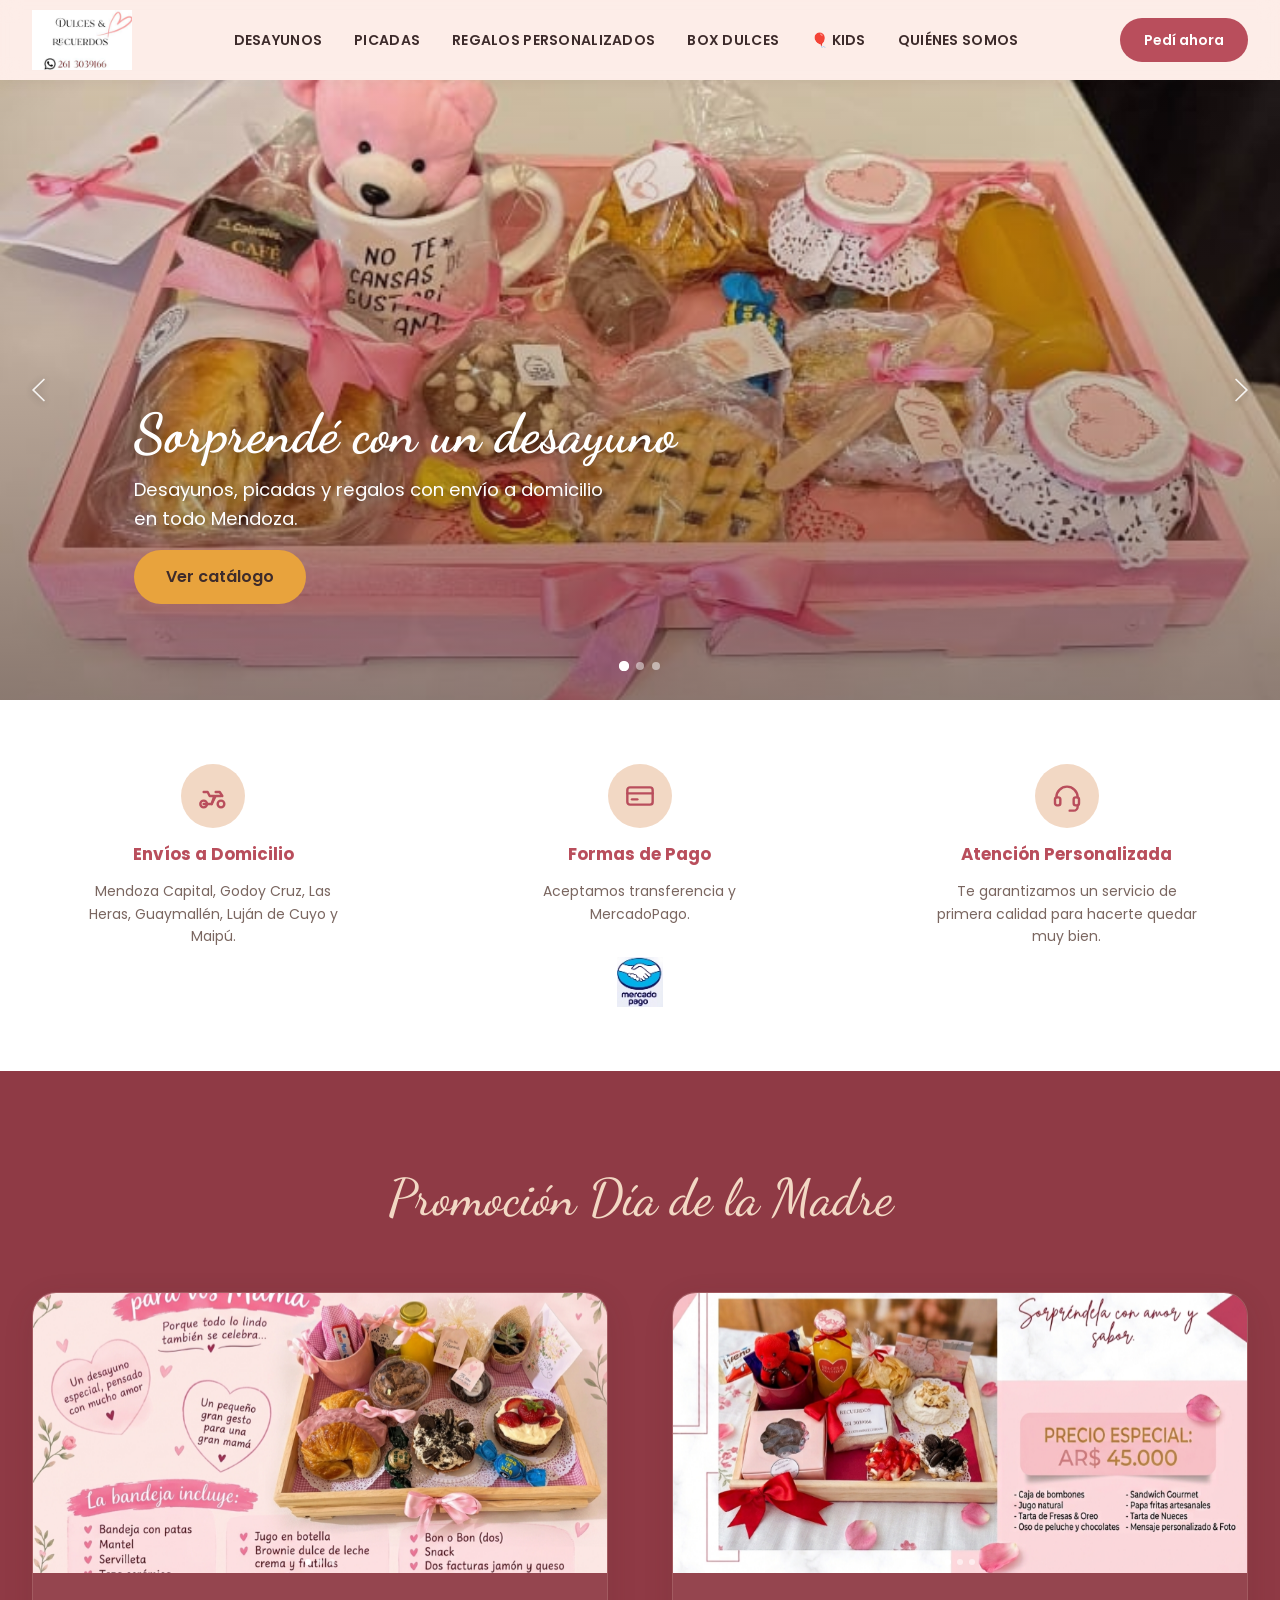
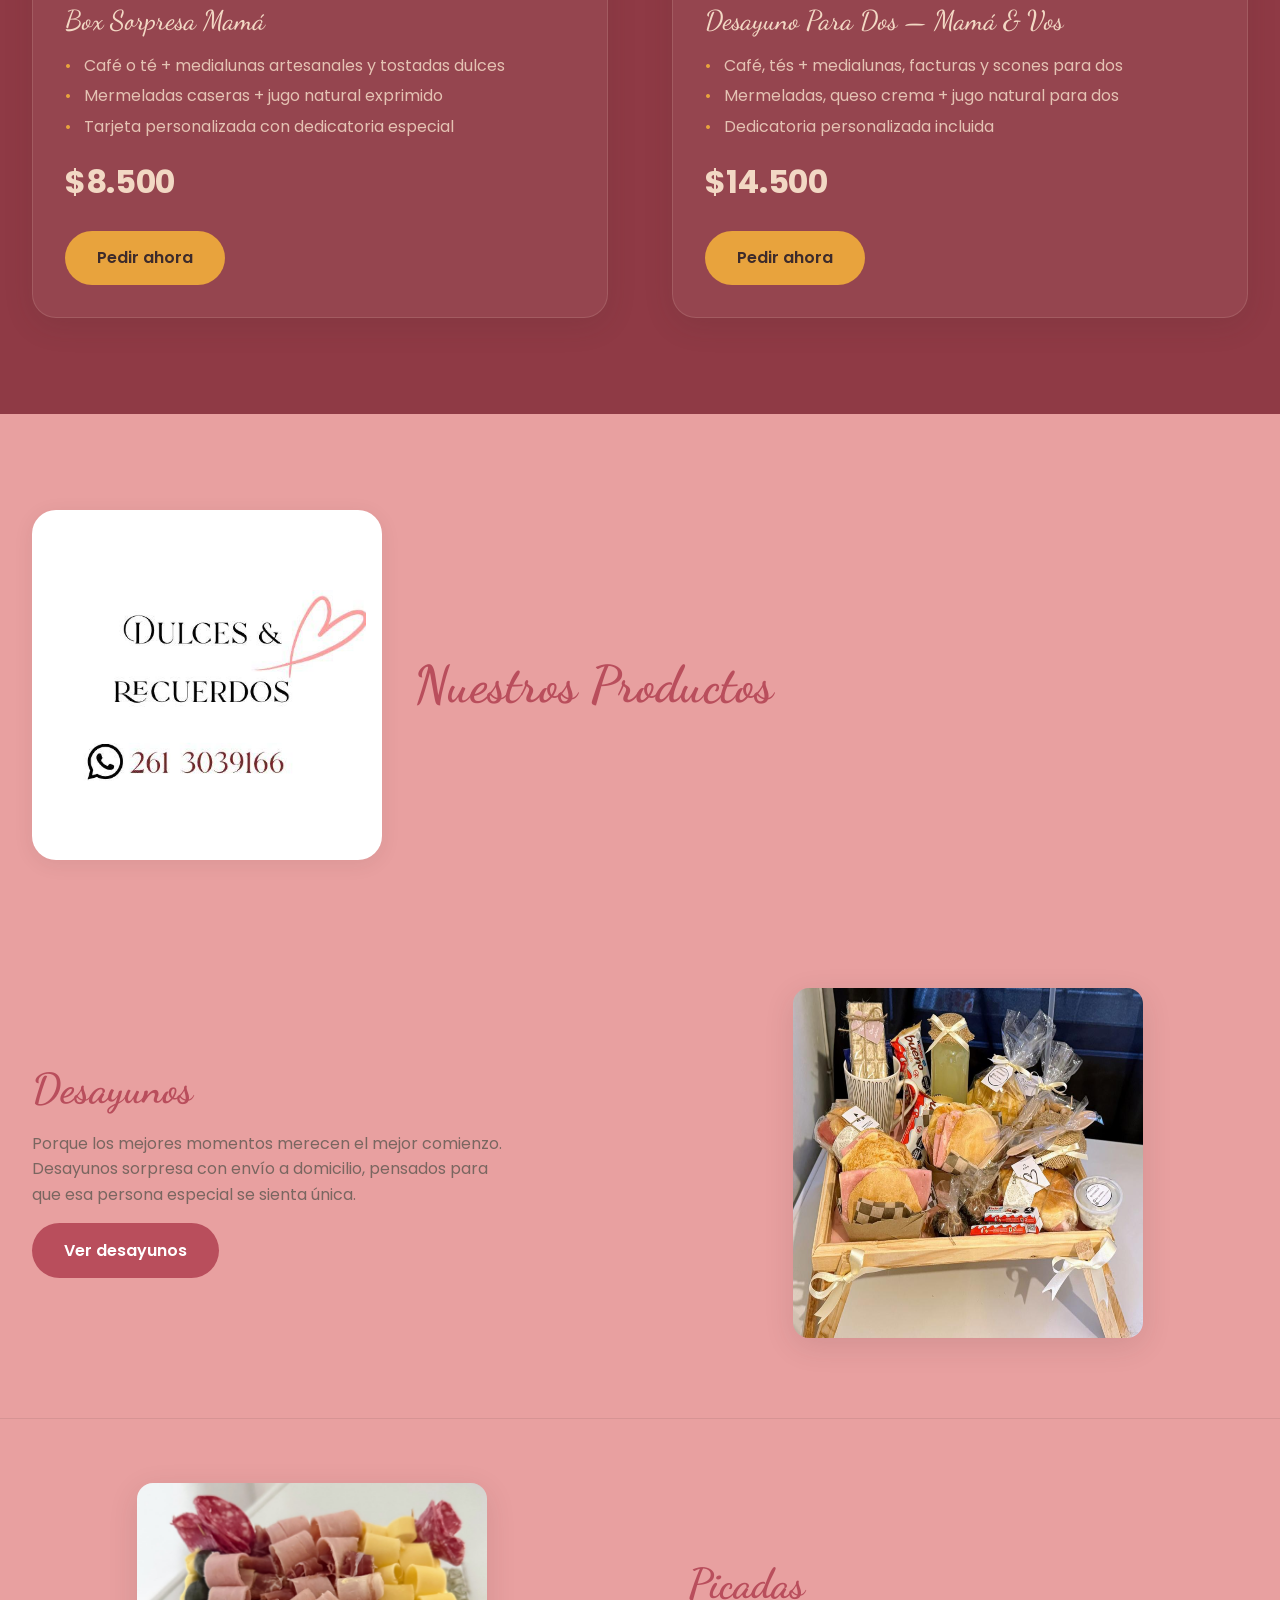
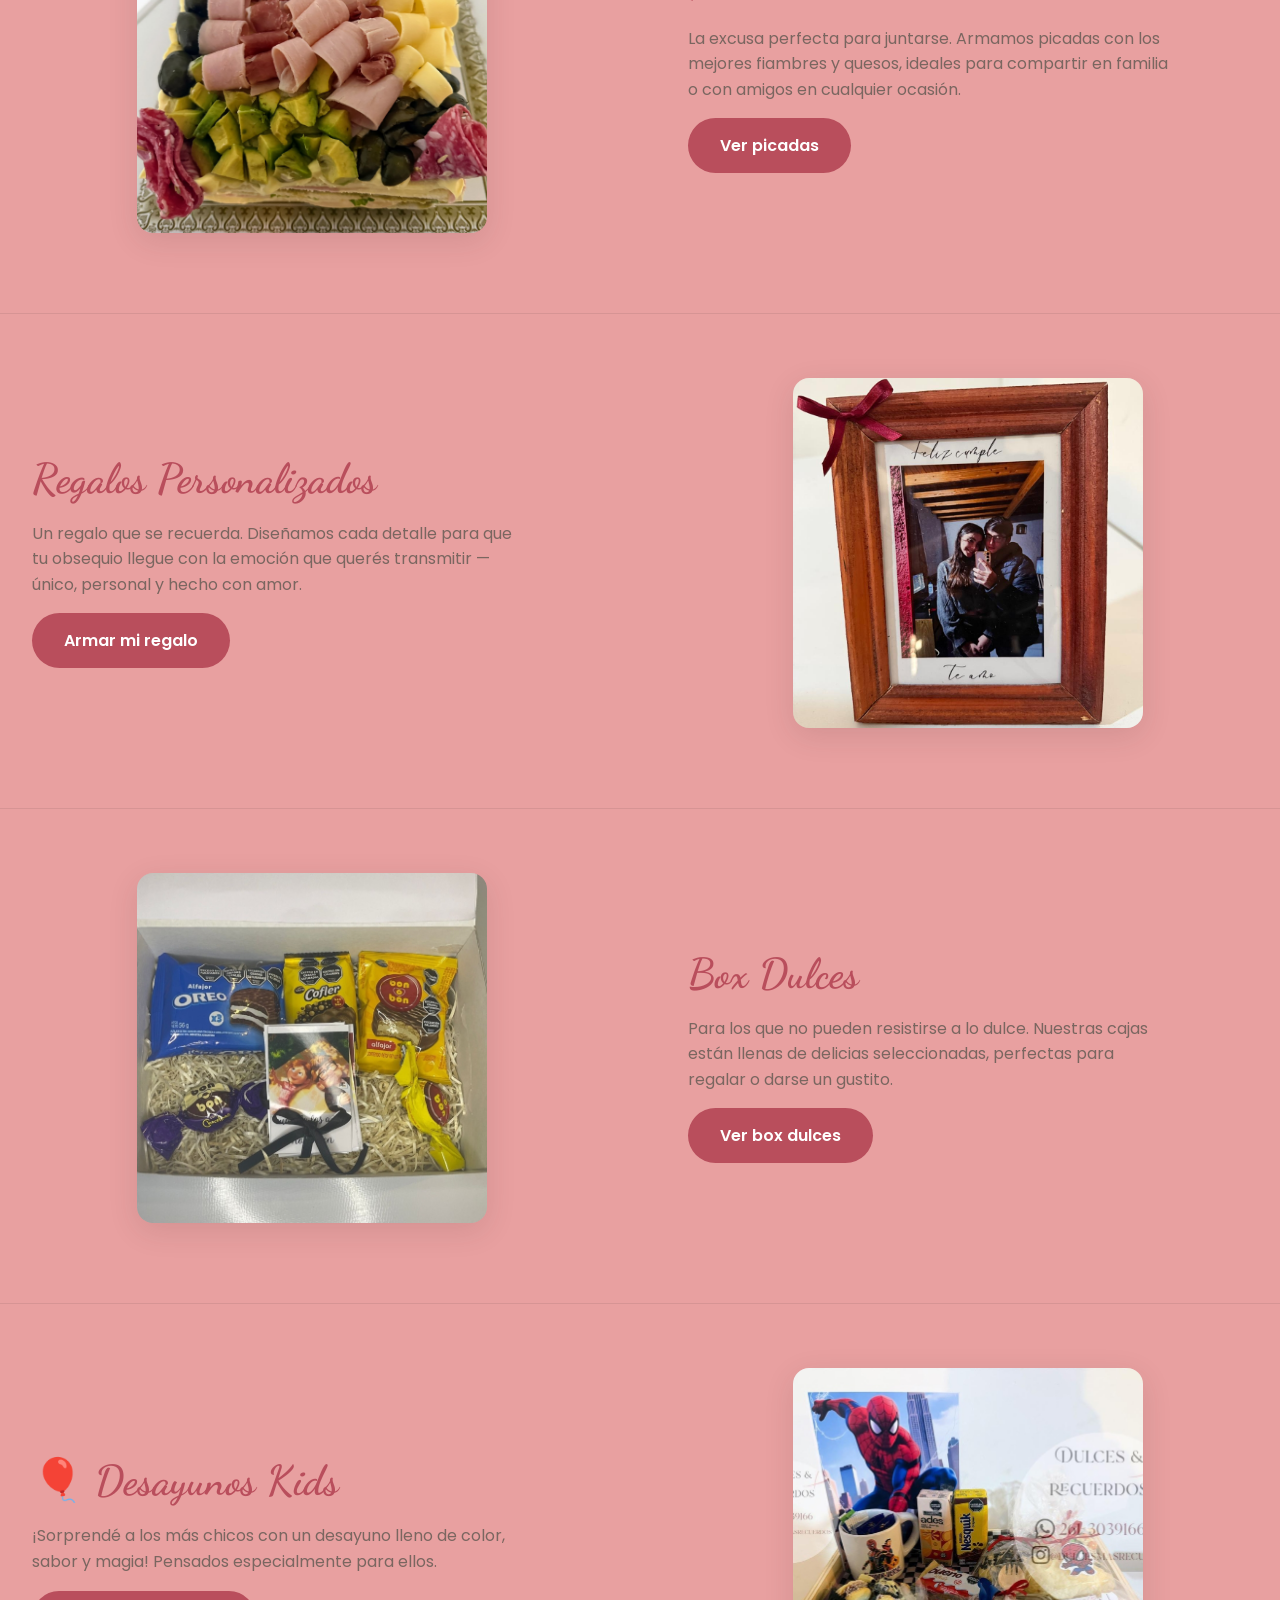
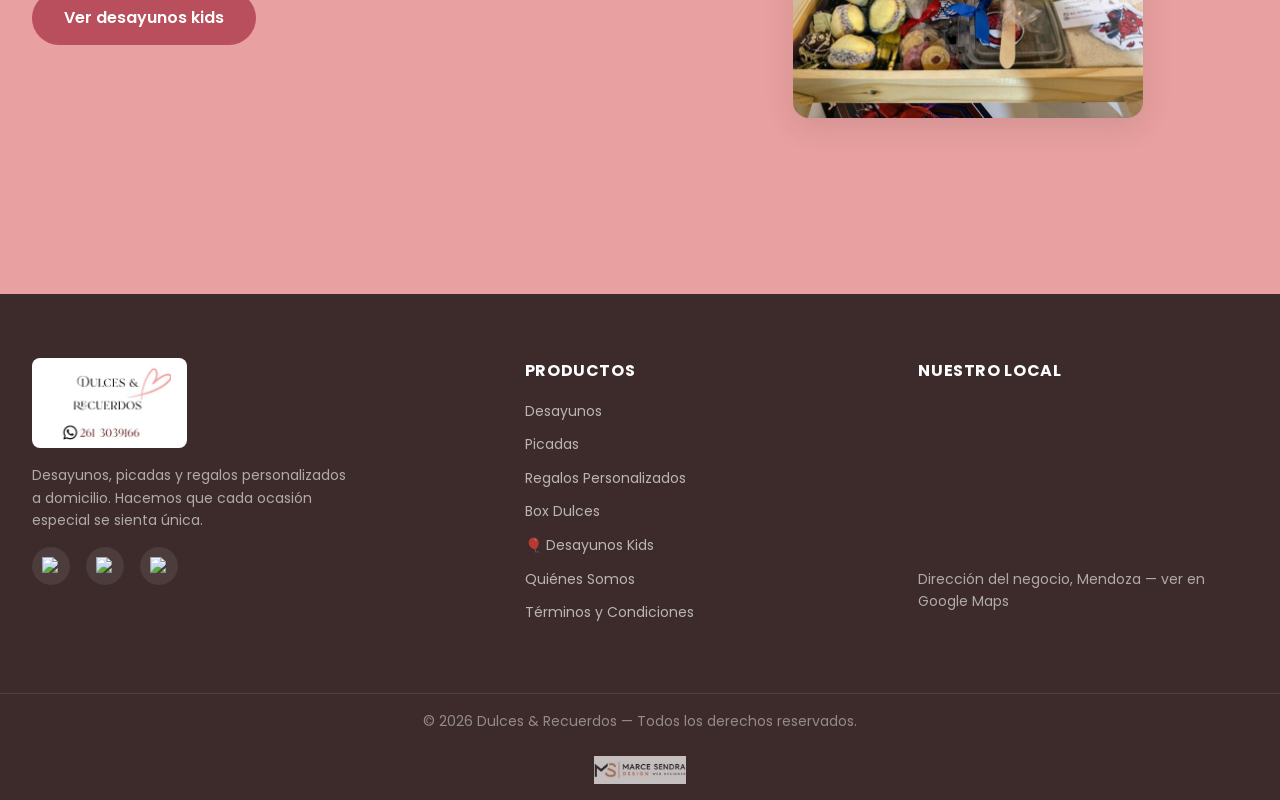
==== commit 4f5c84d7: "creado promo especial mensual" ====
--- a/index.html
+++ b/index.html
@@ -160,6 +160,144 @@
     </div>
   </section>
 
+  <!-- ══ PROMOCIÓN ESPECIAL ══ -->
+  <section class="promo-especial">
+    <div class="promo-especial__inner">
+      <h2 class="promo-especial__titulo">Promoción Día de la Madre</h2>
+      <div class="promo-especial__grid">
+
+        <!-- ── Card 1 ── -->
+        <article class="promo-especial__card reveal">
+          <div class="promo-especial__imagen">
+            <div id="promoCarousel1" class="carousel slide promo-especial__carousel" data-bs-ride="false">
+              <div class="carousel-indicators">
+                <button type="button" data-bs-target="#promoCarousel1" data-bs-slide-to="0" class="active"></button>
+                <button type="button" data-bs-target="#promoCarousel1" data-bs-slide-to="1"></button>
+                <button type="button" data-bs-target="#promoCarousel1" data-bs-slide-to="2"></button>
+              </div>
+              <div class="carousel-inner" data-bs-toggle="modal" data-bs-target="#promoZoom1">
+                <div class="carousel-item active">
+                  <img src="./img/promo-madre-1.png" alt="Box Sorpresa Mamá">
+                </div>
+                <div class="carousel-item">
+                  <img src="./img/promo-madre-1b.png" alt="Box Sorpresa Mamá - detalle">
+                </div>
+                <div class="carousel-item">
+                  <img src="./img/promo-madre-1c.png" alt="Box Sorpresa Mamá - contenido">
+                </div>
+              </div>
+              <button class="carousel-control-prev" type="button" data-bs-target="#promoCarousel1" data-bs-slide="prev">
+                <span class="carousel-control-prev-icon" aria-hidden="true"></span>
+              </button>
+              <button class="carousel-control-next" type="button" data-bs-target="#promoCarousel1" data-bs-slide="next">
+                <span class="carousel-control-next-icon" aria-hidden="true"></span>
+              </button>
+            </div>
+          </div>
+          <div class="promo-especial__contenido">
+            <h3 class="promo-especial__nombre">Box Sorpresa Mamá</h3>
+            <ul class="promo-especial__ingredientes">
+              <li>Café o té + medialunas artesanales y tostadas dulces</li>
+              <li>Mermeladas caseras + jugo natural exprimido</li>
+              <li>Tarjeta personalizada con dedicatoria especial</li>
+            </ul>
+            <p class="promo-especial__precio">$8.500</p>
+            <a href="pages/pedidos.html" class="promo-especial__btn">Pedir ahora</a>
+          </div>
+        </article>
+
+        <!-- Modal zoom Card 1 -->
+        <div class="modal fade modal-zoom" id="promoZoom1" tabindex="-1" aria-hidden="true">
+          <div class="modal-dialog modal-dialog-centered modal-lg">
+            <div class="modal-content">
+              <div class="modal-body position-relative">
+                <button type="button" class="btn-close" data-bs-dismiss="modal" aria-label="Cerrar"></button>
+                <div id="promoZoomCarousel1" class="carousel slide" data-bs-ride="false">
+                  <div class="carousel-inner">
+                    <div class="carousel-item active"><img src="./img/promo-madre-1.png" alt="Box Sorpresa Mamá"></div>
+                    <div class="carousel-item"><img src="./img/promo-madre-1b.png" alt="Box Sorpresa Mamá - detalle"></div>
+                    <div class="carousel-item"><img src="./img/promo-madre-1c.png" alt="Box Sorpresa Mamá - contenido"></div>
+                  </div>
+                  <button class="carousel-control-prev" type="button" data-bs-target="#promoZoomCarousel1" data-bs-slide="prev">
+                    <span class="carousel-control-prev-icon"></span>
+                  </button>
+                  <button class="carousel-control-next" type="button" data-bs-target="#promoZoomCarousel1" data-bs-slide="next">
+                    <span class="carousel-control-next-icon"></span>
+                  </button>
+                </div>
+              </div>
+            </div>
+          </div>
+        </div>
+
+        <!-- ── Card 2 ── -->
+        <article class="promo-especial__card reveal">
+          <div class="promo-especial__imagen">
+            <div id="promoCarousel2" class="carousel slide promo-especial__carousel" data-bs-ride="false">
+              <div class="carousel-indicators">
+                <button type="button" data-bs-target="#promoCarousel2" data-bs-slide-to="0" class="active"></button>
+                <button type="button" data-bs-target="#promoCarousel2" data-bs-slide-to="1"></button>
+                <button type="button" data-bs-target="#promoCarousel2" data-bs-slide-to="2"></button>
+              </div>
+              <div class="carousel-inner" data-bs-toggle="modal" data-bs-target="#promoZoom2">
+                <div class="carousel-item active">
+                  <img src="./img/promo-madre-2.png" alt="Desayuno Para Dos">
+                </div>
+                <div class="carousel-item">
+                  <img src="./img/promo-madre-2b.png" alt="Desayuno Para Dos - detalle">
+                </div>
+                <div class="carousel-item">
+                  <img src="./img/promo-madre-2c.png" alt="Desayuno Para Dos - contenido">
+                </div>
+              </div>
+              <button class="carousel-control-prev" type="button" data-bs-target="#promoCarousel2" data-bs-slide="prev">
+                <span class="carousel-control-prev-icon" aria-hidden="true"></span>
+              </button>
+              <button class="carousel-control-next" type="button" data-bs-target="#promoCarousel2" data-bs-slide="next">
+                <span class="carousel-control-next-icon" aria-hidden="true"></span>
+              </button>
+            </div>
+          </div>
+          <div class="promo-especial__contenido">
+            <h3 class="promo-especial__nombre">Desayuno Para Dos — Mamá &amp; Vos</h3>
+            <ul class="promo-especial__ingredientes">
+              <li>Café, tés + medialunas, facturas y scones para dos</li>
+              <li>Mermeladas, queso crema + jugo natural para dos</li>
+              <li>Dedicatoria personalizada incluida</li>
+            </ul>
+            <p class="promo-especial__precio">$14.500</p>
+            <a href="pages/pedidos.html" class="promo-especial__btn">Pedir ahora</a>
+          </div>
+        </article>
+
+        <!-- Modal zoom Card 2 -->
+        <div class="modal fade modal-zoom" id="promoZoom2" tabindex="-1" aria-hidden="true">
+          <div class="modal-dialog modal-dialog-centered modal-lg">
+            <div class="modal-content">
+              <div class="modal-body position-relative">
+                <button type="button" class="btn-close" data-bs-dismiss="modal" aria-label="Cerrar"></button>
+                <div id="promoZoomCarousel2" class="carousel slide" data-bs-ride="false">
+                  <div class="carousel-inner">
+                    <div class="carousel-item active"><img src="./img/promo-madre-2.png" alt="Desayuno Para Dos"></div>
+                    <div class="carousel-item"><img src="./img/promo-madre-2b.png" alt="Desayuno Para Dos - detalle"></div>
+                    <div class="carousel-item"><img src="./img/promo-madre-2c.png" alt="Desayuno Para Dos - contenido"></div>
+                  </div>
+                  <button class="carousel-control-prev" type="button" data-bs-target="#promoZoomCarousel2" data-bs-slide="prev">
+                    <span class="carousel-control-prev-icon"></span>
+                  </button>
+                  <button class="carousel-control-next" type="button" data-bs-target="#promoZoomCarousel2" data-bs-slide="next">
+                    <span class="carousel-control-next-icon"></span>
+                  </button>
+                </div>
+              </div>
+            </div>
+          </div>
+        </div>
+
+      </div>
+    </div>
+  </section>
+
   <!-- ══ NUESTROS PRODUCTOS ══ -->
   <section class="productos" id="productos">
     <div class="productos__header">
@@ -243,7 +381,7 @@
             <img src="https://www.google.com/s2/favicons?domain=whatsapp.com&sz=64" alt="WhatsApp"></a>
         </div>
       </div>
-      
+
       <div>
         <p class="footer__titulo">Productos</p>
         <nav class="footer__links">
@@ -276,4 +414,4 @@
   <script src="https://cdn.jsdelivr.net/npm/bootstrap@5.3.3/dist/js/bootstrap.bundle.min.js"></script>
   <script src="js/main.js"></script>
 </body>
-</html>+</html>
--- a/css/estilo.css
+++ b/css/estilo.css
@@ -820,6 +820,187 @@
     order: 0;
   }
 }
+.promo-especial {
+  background-color: #8F3A45;
+  padding: 6rem 0;
+}
+.promo-especial__inner {
+  width: 100%;
+  max-width: 1280px;
+  margin-inline: auto;
+  padding-inline: 1rem;
+}
+@media (min-width: 992px) {
+  .promo-especial__inner {
+    padding-inline: 2rem;
+  }
+}
+.promo-especial__titulo {
+  font-family: "Dancing Script", cursive;
+  font-size: 2.6rem;
+  color: #F2D8C4;
+  text-align: center;
+  margin-bottom: 4rem;
+}
+@media (min-width: 768px) {
+  .promo-especial__titulo {
+    font-size: 3.2rem;
+  }
+}
+.promo-especial__grid {
+  display: grid;
+  grid-template-columns: 1fr;
+  gap: 4rem;
+}
+@media (min-width: 992px) {
+  .promo-especial__grid {
+    grid-template-columns: 1fr 1fr;
+  }
+}
+.promo-especial__card {
+  background-color: rgba(255, 248, 242, 0.06);
+  border: 1px solid rgba(242, 216, 196, 0.15);
+  border-radius: 24px;
+  overflow: hidden;
+  display: flex;
+  flex-direction: column;
+  box-shadow: 0 8px 30px rgba(61, 43, 43, 0.12);
+  transition: transform 0.35s ease, box-shadow 0.35s ease;
+}
+.promo-especial__card:hover {
+  transform: translateY(-4px);
+  box-shadow: 0 16px 48px rgba(0, 0, 0, 0.25);
+}
+.promo-especial__carousel {
+  width: 100%;
+  height: 220px;
+}
+@media (min-width: 576px) {
+  .promo-especial__carousel {
+    height: 260px;
+  }
+}
+@media (min-width: 768px) {
+  .promo-especial__carousel {
+    height: 280px;
+  }
+}
+.promo-especial__carousel .carousel-inner,
+.promo-especial__carousel .carousel-item {
+  height: 100%;
+}
+.promo-especial__carousel img {
+  width: 100%;
+  height: 100%;
+  object-fit: cover;
+  transition: transform 0.5s ease;
+}
+.promo-especial__carousel .carousel-inner {
+  cursor: zoom-in;
+}
+.promo-especial__carousel .carousel-indicators {
+  margin-bottom: 0.5rem;
+}
+.promo-especial__carousel .carousel-indicators [data-bs-target] {
+  width: 6px;
+  height: 6px;
+  border-radius: 50%;
+  background-color: #FFFFFF;
+  opacity: 0.55;
+  margin: 0 3px;
+  border: none;
+}
+.promo-especial__carousel .carousel-indicators .active {
+  opacity: 1;
+}
+.promo-especial__carousel .carousel-control-prev,
+.promo-especial__carousel .carousel-control-next {
+  width: 12%;
+  opacity: 0;
+  transition: opacity 0.2s ease;
+}
+.promo-especial__carousel:hover .carousel-control-prev, .promo-especial__carousel:hover .carousel-control-next {
+  opacity: 0.85;
+}
+.promo-especial__carousel .carousel-control-prev-icon,
+.promo-especial__carousel .carousel-control-next-icon {
+  width: 1.2rem;
+  height: 1.2rem;
+}
+.promo-especial__contenido {
+  padding: 2rem;
+  display: flex;
+  flex-direction: column;
+  gap: 1rem;
+  flex: 1;
+}
+.promo-especial__nombre {
+  font-family: "Dancing Script", cursive;
+  font-size: 1.7rem;
+  color: #F2D8C4;
+  margin: 0;
+}
+.promo-especial__ingredientes {
+  list-style: none;
+  padding: 0;
+  margin: 0;
+  display: flex;
+  flex-direction: column;
+  gap: 0.35rem;
+  flex: 1;
+}
+.promo-especial__ingredientes li {
+  color: rgba(242, 216, 196, 0.85);
+  font-size: 1rem;
+  line-height: 1.55;
+  padding-left: 1.2rem;
+  position: relative;
+}
+.promo-especial__ingredientes li::before {
+  content: "•";
+  position: absolute;
+  left: 0;
+  color: #E8A33D;
+  font-size: 1rem;
+  line-height: 1.55;
+}
+.promo-especial__precio {
+  font-size: 2rem;
+  font-weight: 700;
+  color: #F2D8C4;
+  margin: 0;
+  letter-spacing: -0.01em;
+}
+.promo-especial__btn {
+  display: inline-flex;
+  align-items: center;
+  justify-content: center;
+  gap: 0.5rem;
+  padding: 0.9rem 2rem;
+  background-color: #E8A33D;
+  color: #3D2B2B;
+  font-family: "Poppins", sans-serif;
+  font-weight: 600;
+  font-size: 1rem;
+  border: none;
+  border-radius: 50px;
+  cursor: pointer;
+  text-decoration: none;
+  transition: transform 0.2s ease, box-shadow 0.2s ease, background-color 0.2s ease;
+}
+.promo-especial__btn:hover {
+  transform: translateY(-3px);
+  box-shadow: 0 12px 40px rgba(185, 78, 92, 0.2);
+  background-color: #8F3A45;
+}
+.promo-especial__btn:active {
+  transform: translateY(-1px);
+}
+.promo-especial__btn {
+  align-self: flex-start;
+  margin-top: 0.5rem;
+}
+
 body.page-desayunos {
   background-color: #EDB0B0;
 }
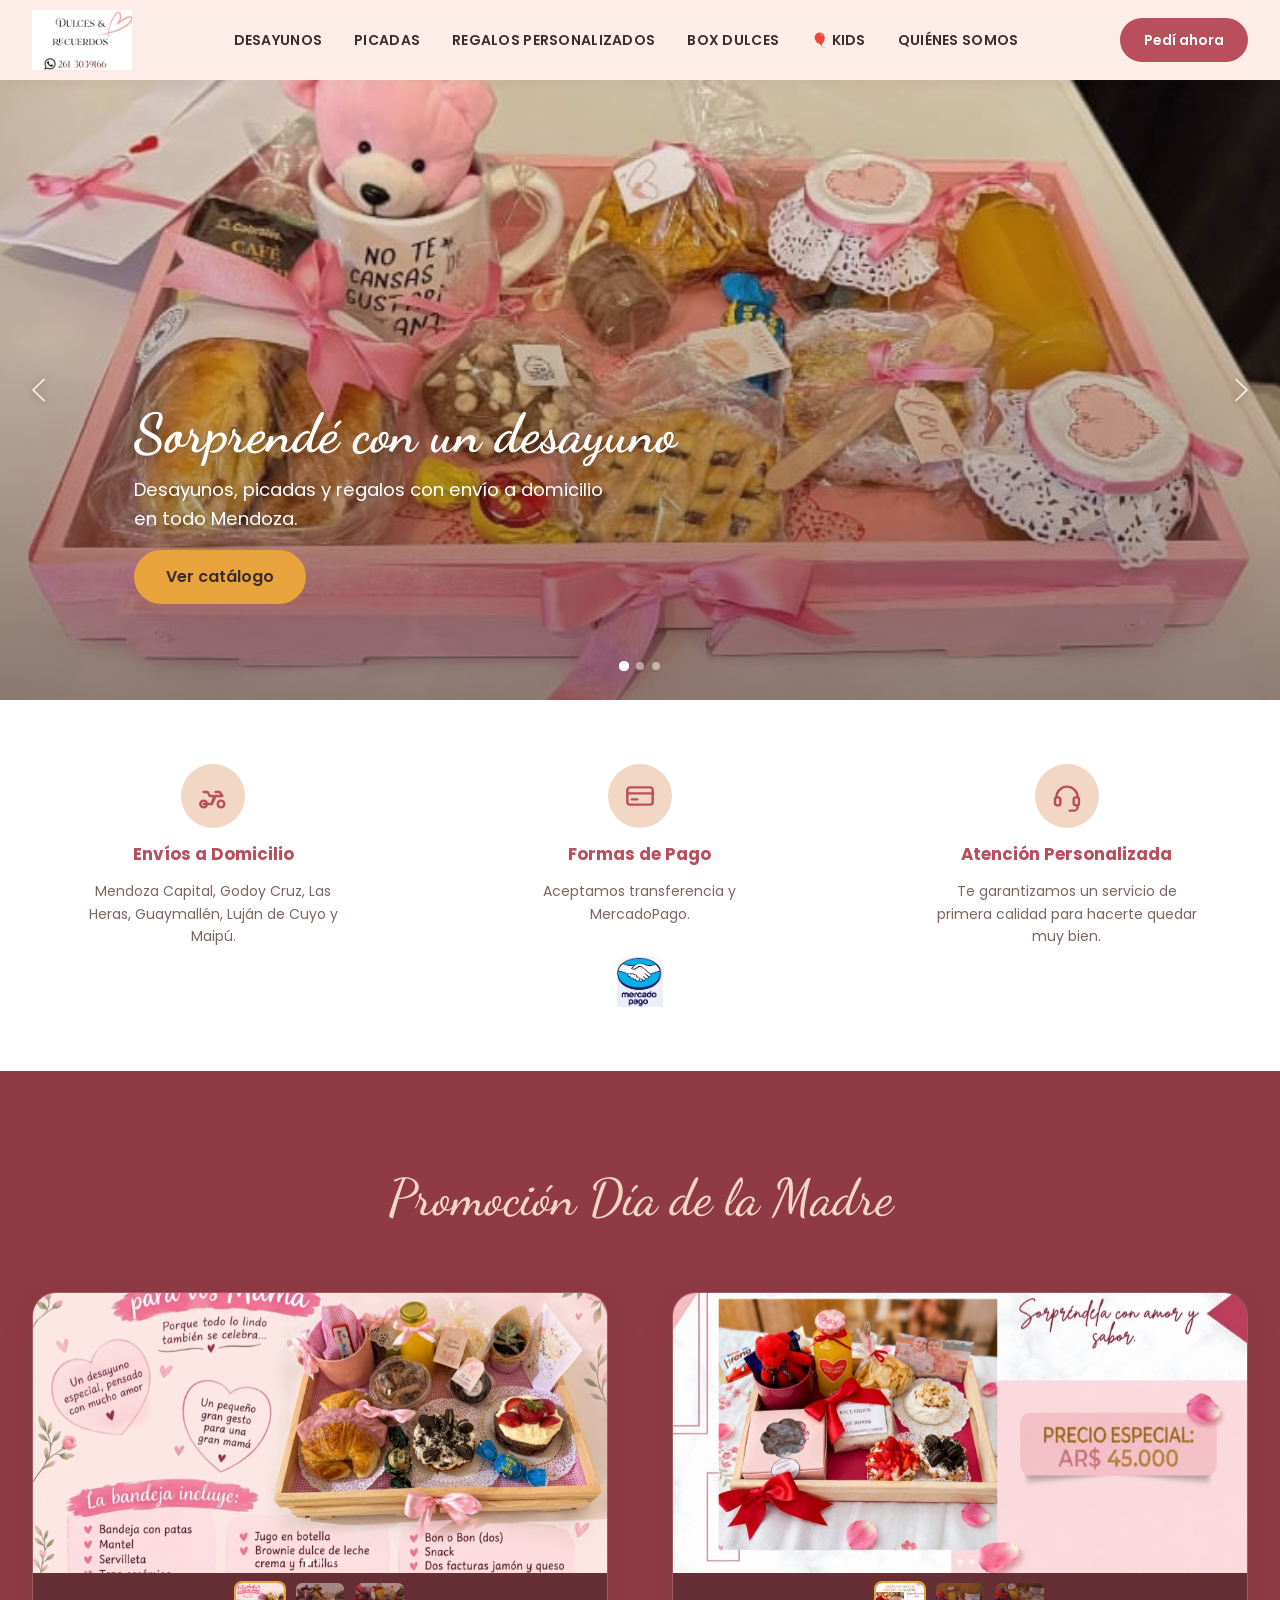
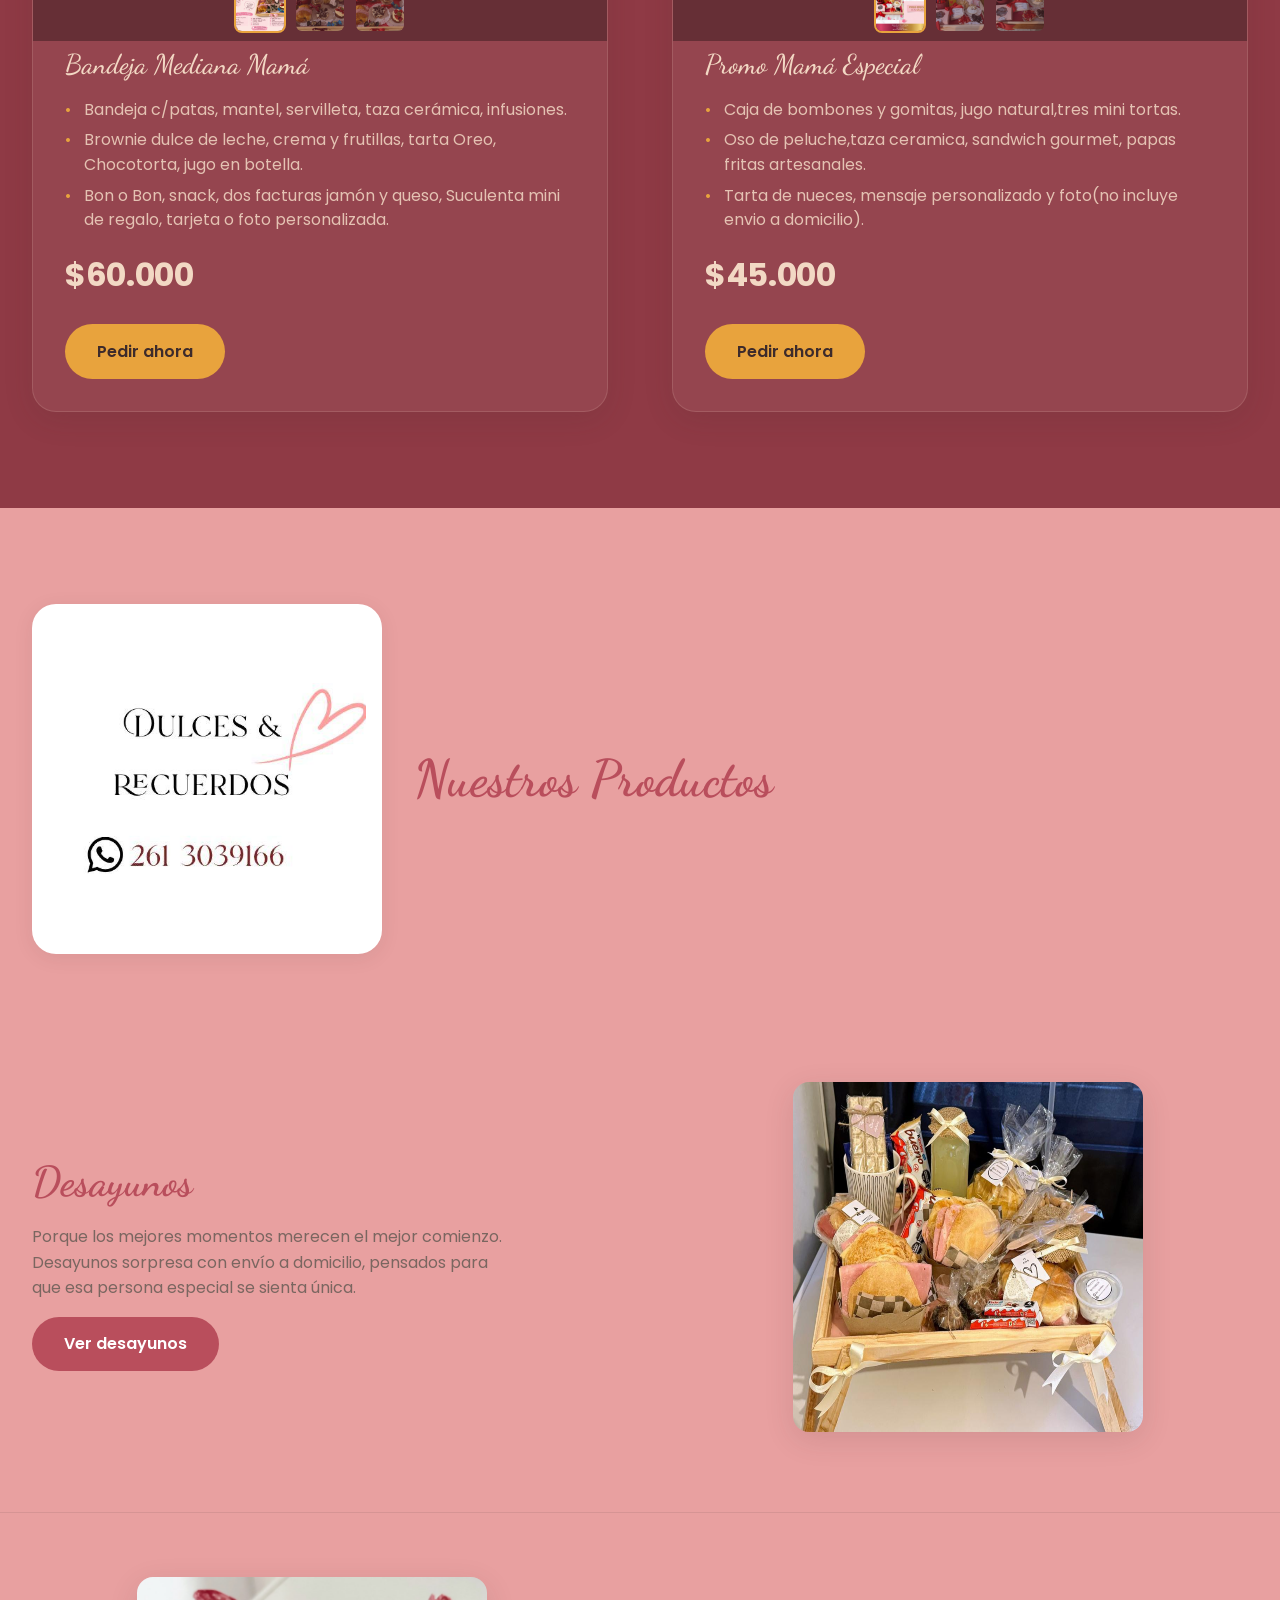
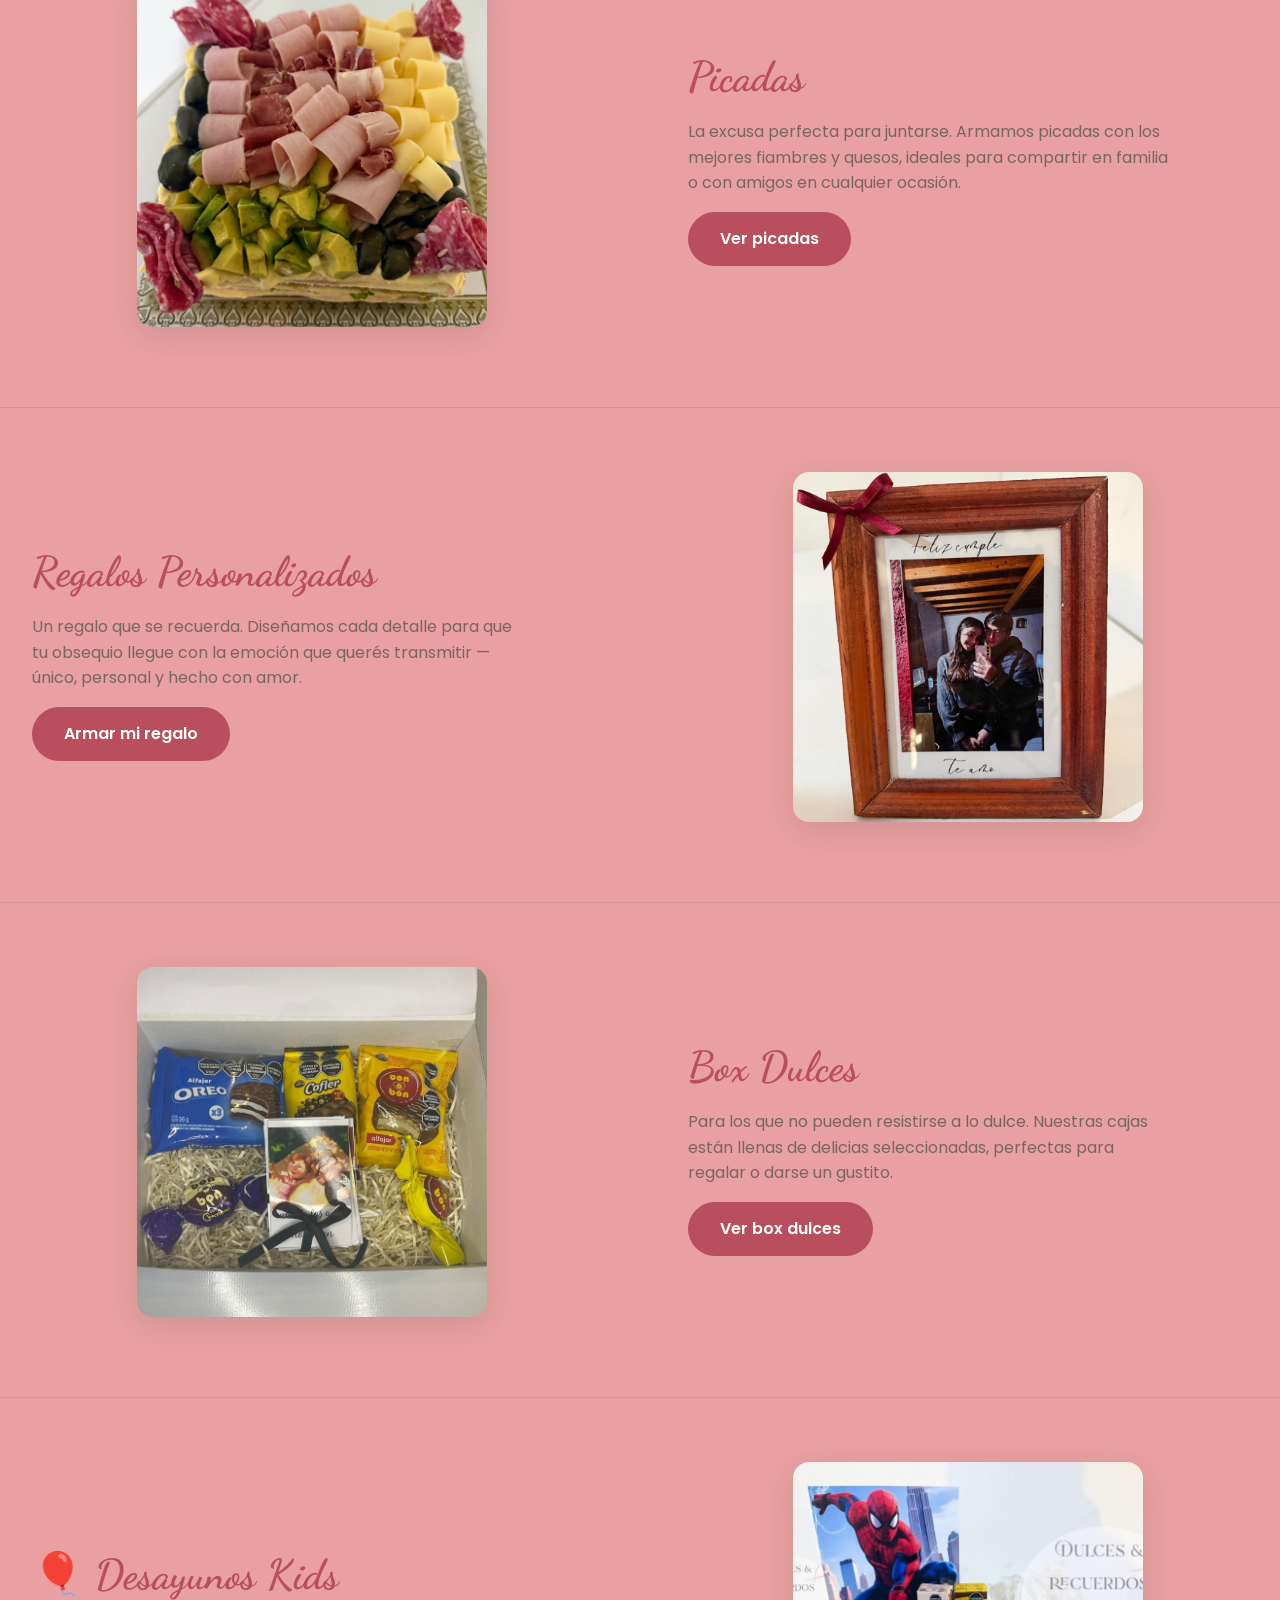
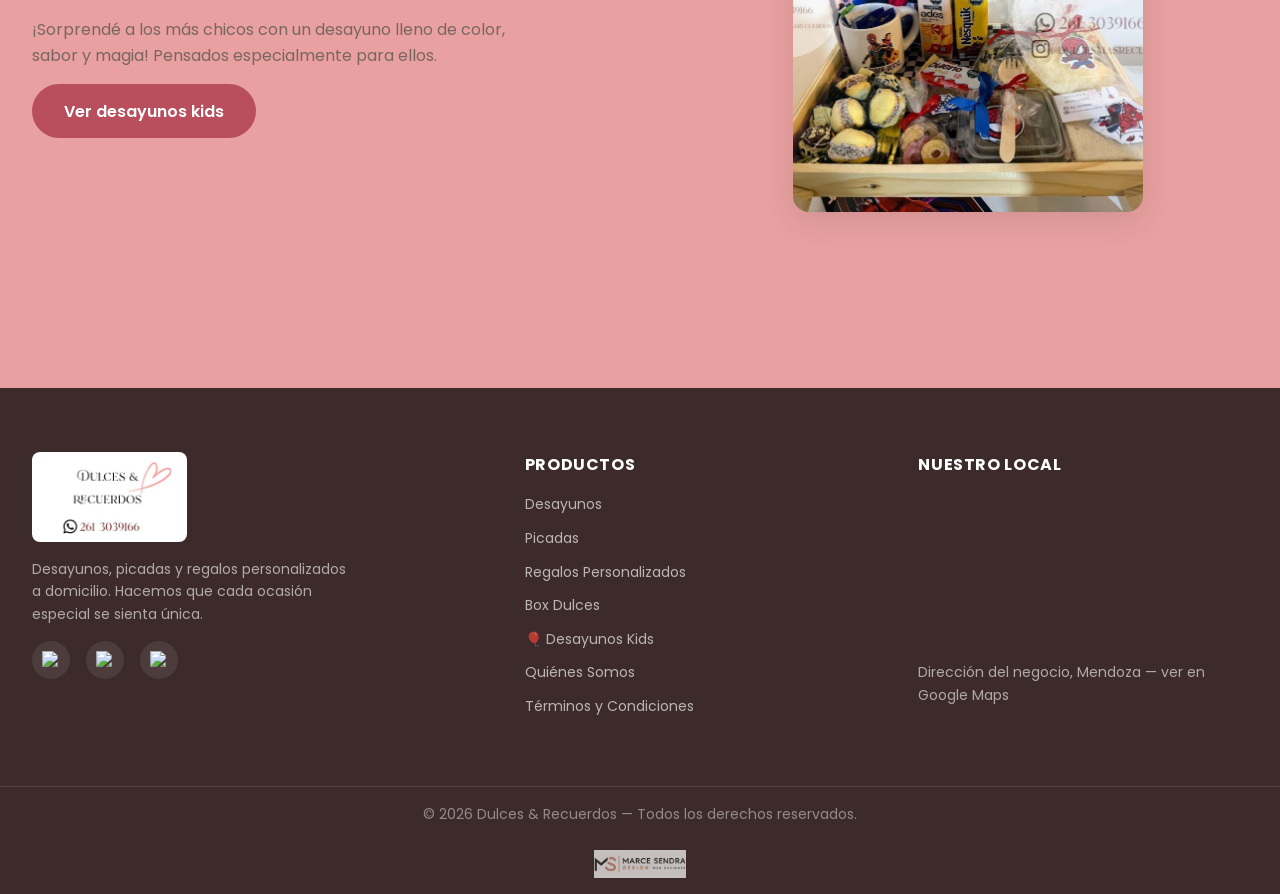
==== commit 419ea94d: "modificado texto y carrusel promo" ====
--- a/index.html
+++ b/index.html
@@ -169,7 +169,9 @@
         <!-- ── Card 1 ── -->
         <article class="promo-especial__card reveal">
           <div class="promo-especial__imagen">
-            <div id="promoCarousel1" class="carousel slide promo-especial__carousel" data-bs-ride="false">
+
+            <!-- Carrusel principal -->
+            <div id="promoCarousel1" class="carousel slide promo-especial__carousel" data-bs-ride="carousel" data-bs-interval="3000">
               <div class="carousel-indicators">
                 <button type="button" data-bs-target="#promoCarousel1" data-bs-slide-to="0" class="active"></button>
                 <button type="button" data-bs-target="#promoCarousel1" data-bs-slide-to="1"></button>
@@ -193,15 +195,29 @@
                 <span class="carousel-control-next-icon" aria-hidden="true"></span>
               </button>
             </div>
+
+            <!-- Miniaturas Card 1 -->
+            <div class="promo-especial__thumbs">
+              <div class="promo-especial__thumb is-active" data-bs-target="#promoCarousel1" data-bs-slide-to="0">
+                <img src="./img/promo-madre-1.png" alt="Foto 1">
+              </div>
+              <div class="promo-especial__thumb" data-bs-target="#promoCarousel1" data-bs-slide-to="1">
+                <img src="./img/promo-madre-1b.png" alt="Foto 2">
+              </div>
+              <div class="promo-especial__thumb" data-bs-target="#promoCarousel1" data-bs-slide-to="2">
+                <img src="./img/promo-madre-1c.png" alt="Foto 3">
+              </div>
+            </div>
+
           </div>
           <div class="promo-especial__contenido">
-            <h3 class="promo-especial__nombre">Box Sorpresa Mamá</h3>
+            <h3 class="promo-especial__nombre">Bandeja Mediana Mamá</h3>
             <ul class="promo-especial__ingredientes">
-              <li>Café o té + medialunas artesanales y tostadas dulces</li>
-              <li>Mermeladas caseras + jugo natural exprimido</li>
-              <li>Tarjeta personalizada con dedicatoria especial</li>
-            </ul>
-            <p class="promo-especial__precio">$8.500</p>
+              <li>Bandeja c/patas, mantel, servilleta, taza cerámica, infusiones.</li>
+              <li>Brownie dulce de leche, crema y frutillas, tarta Oreo, Chocotorta, jugo en botella.</li>
+              <li>Bon o Bon, snack, dos facturas jamón y queso, Suculenta mini de regalo, tarjeta o foto personalizada.</li>
+            </ul>           
+            <p class="promo-especial__precio">$60.000</p>
             <a href="pages/pedidos.html" class="promo-especial__btn">Pedir ahora</a>
           </div>
         </article>
@@ -233,7 +249,9 @@
         <!-- ── Card 2 ── -->
         <article class="promo-especial__card reveal">
           <div class="promo-especial__imagen">
-            <div id="promoCarousel2" class="carousel slide promo-especial__carousel" data-bs-ride="false">
+
+            <!-- Carrusel principal -->
+            <div id="promoCarousel2" class="carousel slide promo-especial__carousel" data-bs-ride="carousel" data-bs-interval="3000">
               <div class="carousel-indicators">
                 <button type="button" data-bs-target="#promoCarousel2" data-bs-slide-to="0" class="active"></button>
                 <button type="button" data-bs-target="#promoCarousel2" data-bs-slide-to="1"></button>
@@ -241,13 +259,13 @@
               </div>
               <div class="carousel-inner" data-bs-toggle="modal" data-bs-target="#promoZoom2">
                 <div class="carousel-item active">
-                  <img src="./img/promo-madre-2.png" alt="Desayuno Para Dos">
+                  <img src="./img/promo-madre-2.png" alt="Promo Mamá Especial">
                 </div>
                 <div class="carousel-item">
-                  <img src="./img/promo-madre-2b.png" alt="Desayuno Para Dos - detalle">
+                  <img src="./img/promo-madre-2b.png" alt="Promo Mamá Especial - detalle">
                 </div>
                 <div class="carousel-item">
-                  <img src="./img/promo-madre-2c.png" alt="Desayuno Para Dos - contenido">
+                  <img src="./img/promo-madre-2c.png" alt="Promo Mamá Especial - contenido">
                 </div>
               </div>
               <button class="carousel-control-prev" type="button" data-bs-target="#promoCarousel2" data-bs-slide="prev">
@@ -257,15 +275,30 @@
                 <span class="carousel-control-next-icon" aria-hidden="true"></span>
               </button>
             </div>
+
+            <!-- Miniaturas Card 2 -->
+            <div class="promo-especial__thumbs">
+              <div class="promo-especial__thumb is-active" data-bs-target="#promoCarousel2" data-bs-slide-to="0">
+                <img src="./img/promo-madre-2.png" alt="Foto 1">
+              </div>
+              <div class="promo-especial__thumb" data-bs-target="#promoCarousel2" data-bs-slide-to="1">
+                <img src="./img/promo-madre-2b.png" alt="Foto 2">
+              </div>
+              <div class="promo-especial__thumb" data-bs-target="#promoCarousel2" data-bs-slide-to="2">
+                <img src="./img/promo-madre-2c.png" alt="Foto 3">
+              </div>
+            </div>
+
           </div>
           <div class="promo-especial__contenido">
-            <h3 class="promo-especial__nombre">Desayuno Para Dos — Mamá &amp; Vos</h3>
+            <h3 class="promo-especial__nombre">Promo Mamá Especial</h3>
             <ul class="promo-especial__ingredientes">
-              <li>Café, tés + medialunas, facturas y scones para dos</li>
-              <li>Mermeladas, queso crema + jugo natural para dos</li>
-              <li>Dedicatoria personalizada incluida</li>
+              <li>Caja de bombones y gomitas, jugo natural,tres mini tortas.</li>
+              <li>Oso de peluche,taza ceramica, sandwich gourmet, papas fritas artesanales.</li>
+              <li>Tarta de nueces, mensaje personalizado y foto(no incluye envio a domicilio).</li>
             </ul>
-            <p class="promo-especial__precio">$14.500</p>
+             
+            <p class="promo-especial__precio">$45.000</p>
             <a href="pages/pedidos.html" class="promo-especial__btn">Pedir ahora</a>
           </div>
         </article>
@@ -278,9 +311,9 @@
                 <button type="button" class="btn-close" data-bs-dismiss="modal" aria-label="Cerrar"></button>
                 <div id="promoZoomCarousel2" class="carousel slide" data-bs-ride="false">
                   <div class="carousel-inner">
-                    <div class="carousel-item active"><img src="./img/promo-madre-2.png" alt="Desayuno Para Dos"></div>
-                    <div class="carousel-item"><img src="./img/promo-madre-2b.png" alt="Desayuno Para Dos - detalle"></div>
-                    <div class="carousel-item"><img src="./img/promo-madre-2c.png" alt="Desayuno Para Dos - contenido"></div>
+                    <div class="carousel-item active"><img src="./img/promo-madre-2.png" alt="Promo Mamá Especial"></div>
+                    <div class="carousel-item"><img src="./img/promo-madre-2b.png" alt="Promo Mamá Especial - detalle"></div>
+                    <div class="carousel-item"><img src="./img/promo-madre-2c.png" alt="Promo Mamá Especial - contenido"></div>
                   </div>
                   <button class="carousel-control-prev" type="button" data-bs-target="#promoZoomCarousel2" data-bs-slide="prev">
                     <span class="carousel-control-prev-icon"></span>
@@ -391,7 +424,7 @@
           <a href="pages/box-dulces.html" class="footer__link">Box Dulces</a>
           <a href="pages/desayunos-kids.html" class="footer__link">🎈 Desayunos Kids</a>
           <a href="index.html#quienes-somos" class="footer__link">Quiénes Somos</a>
-          <a href="pages/terminos.html"                    class="footer__link">Términos y Condiciones</a>
+          <a href="pages/terminos.html" class="footer__link">Términos y Condiciones</a>
         </nav>
       </div>
       <div>
--- a/css/estilo.css
+++ b/css/estilo.css
@@ -871,6 +871,9 @@
   transform: translateY(-4px);
   box-shadow: 0 16px 48px rgba(0, 0, 0, 0.25);
 }
+.promo-especial__imagen {
+  background-color: rgba(0, 0, 0, 0.15);
+}
 .promo-especial__carousel {
   width: 100%;
   height: 220px;
@@ -927,8 +930,37 @@
   width: 1.2rem;
   height: 1.2rem;
 }
+.promo-especial__thumbs {
+  display: flex;
+  justify-content: center;
+  align-items: center;
+  gap: 0.5rem;
+  padding: 0.5rem 1rem;
+  background-color: rgba(0, 0, 0, 0.2);
+}
+.promo-especial__thumb {
+  width: 52px;
+  height: 52px;
+  border-radius: 8px;
+  overflow: hidden;
+  border: 2px solid transparent;
+  cursor: pointer;
+  opacity: 0.55;
+  transition: opacity 0.2s ease, border-color 0.2s ease;
+  flex-shrink: 0;
+}
+.promo-especial__thumb img {
+  width: 100%;
+  height: 100%;
+  object-fit: cover;
+  display: block;
+}
+.promo-especial__thumb:hover, .promo-especial__thumb.is-active {
+  opacity: 1;
+  border-color: #E8A33D;
+}
 .promo-especial__contenido {
-  padding: 2rem;
+  padding: 0.5rem 2rem 2rem;
   display: flex;
   flex-direction: column;
   gap: 1rem;
